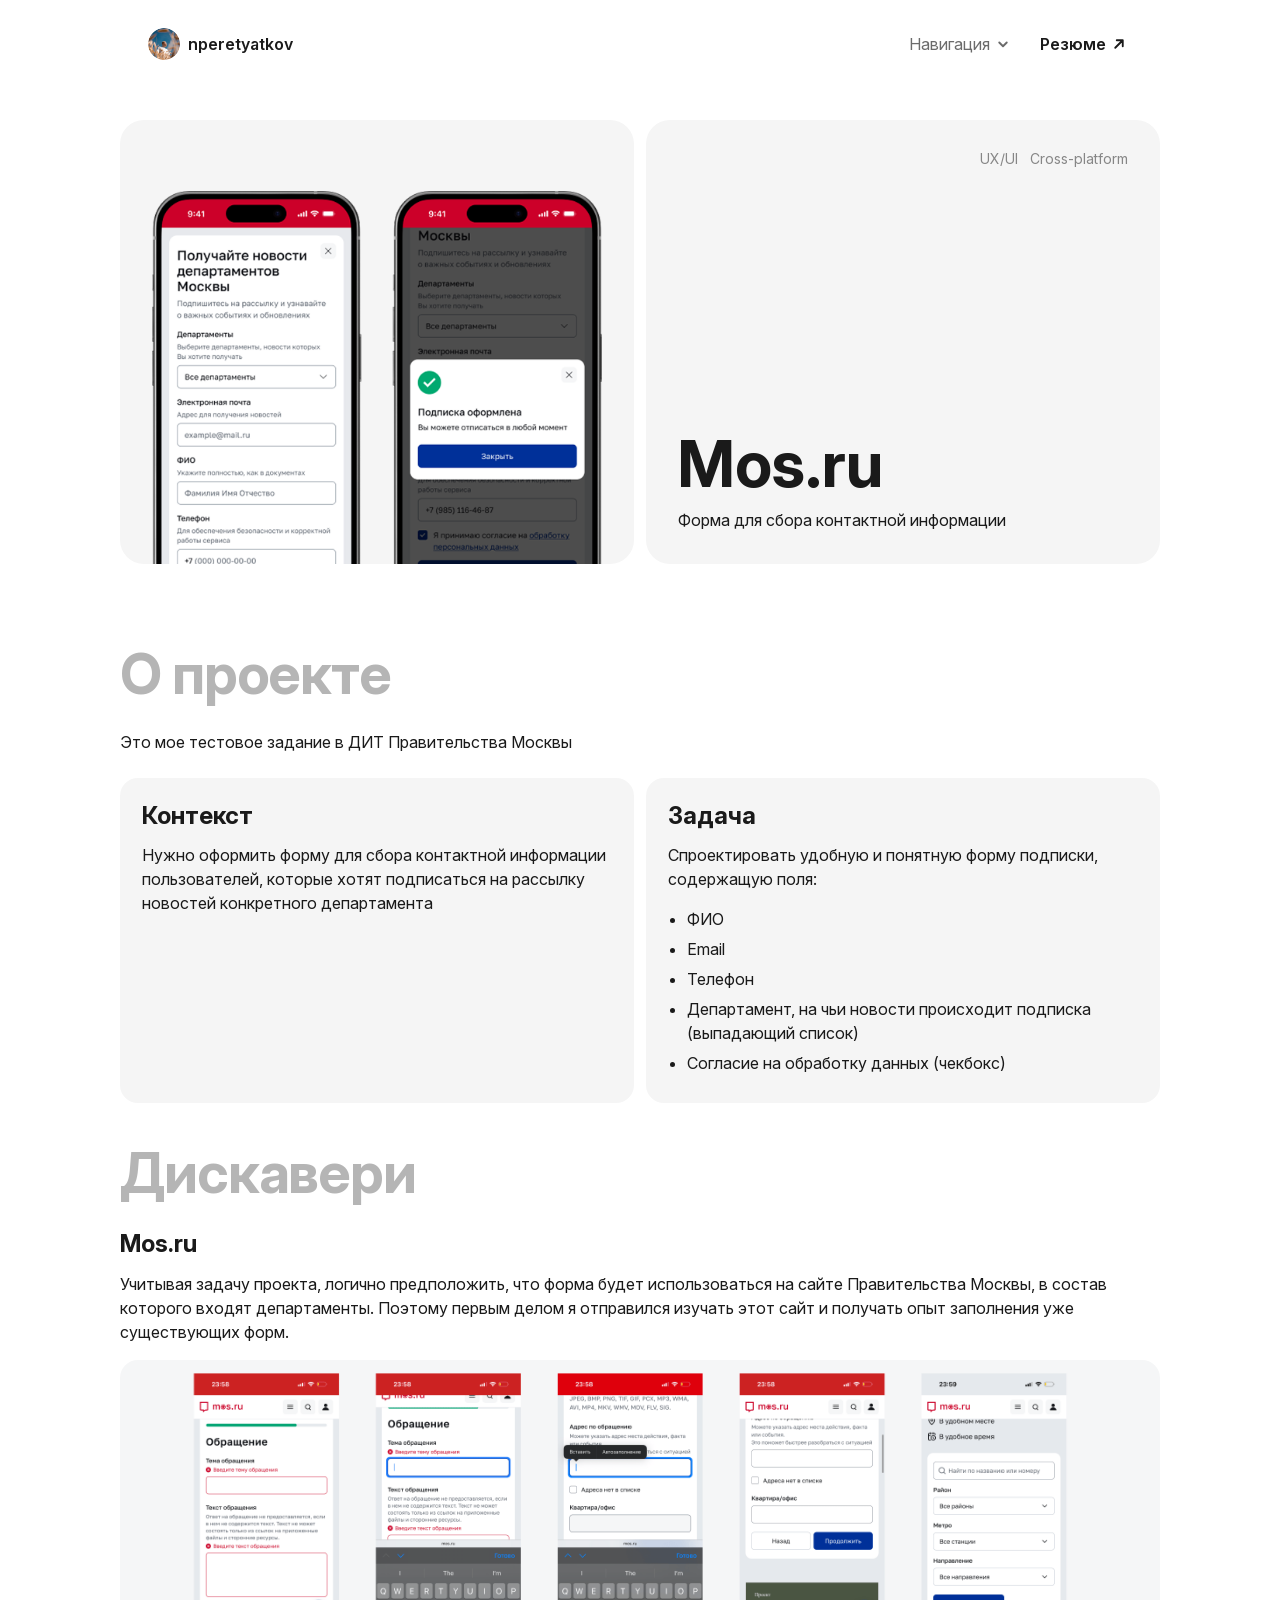
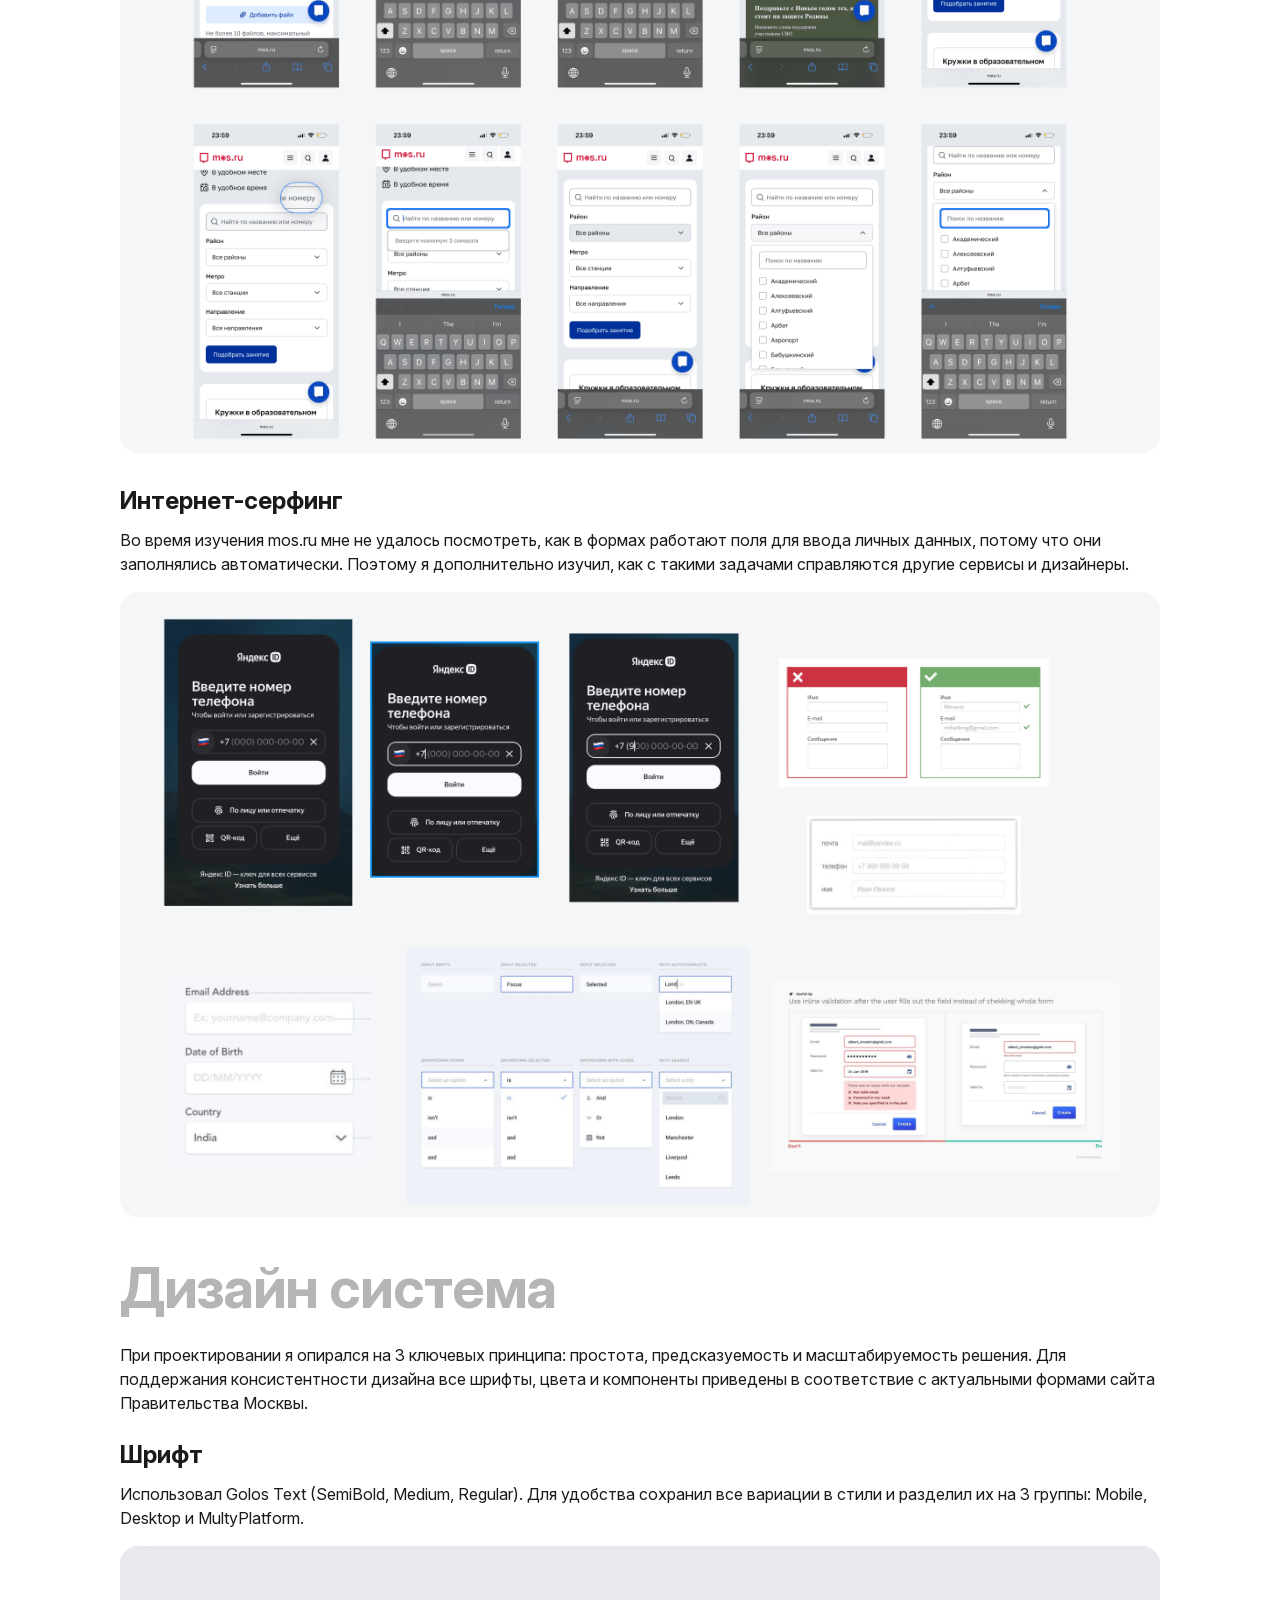
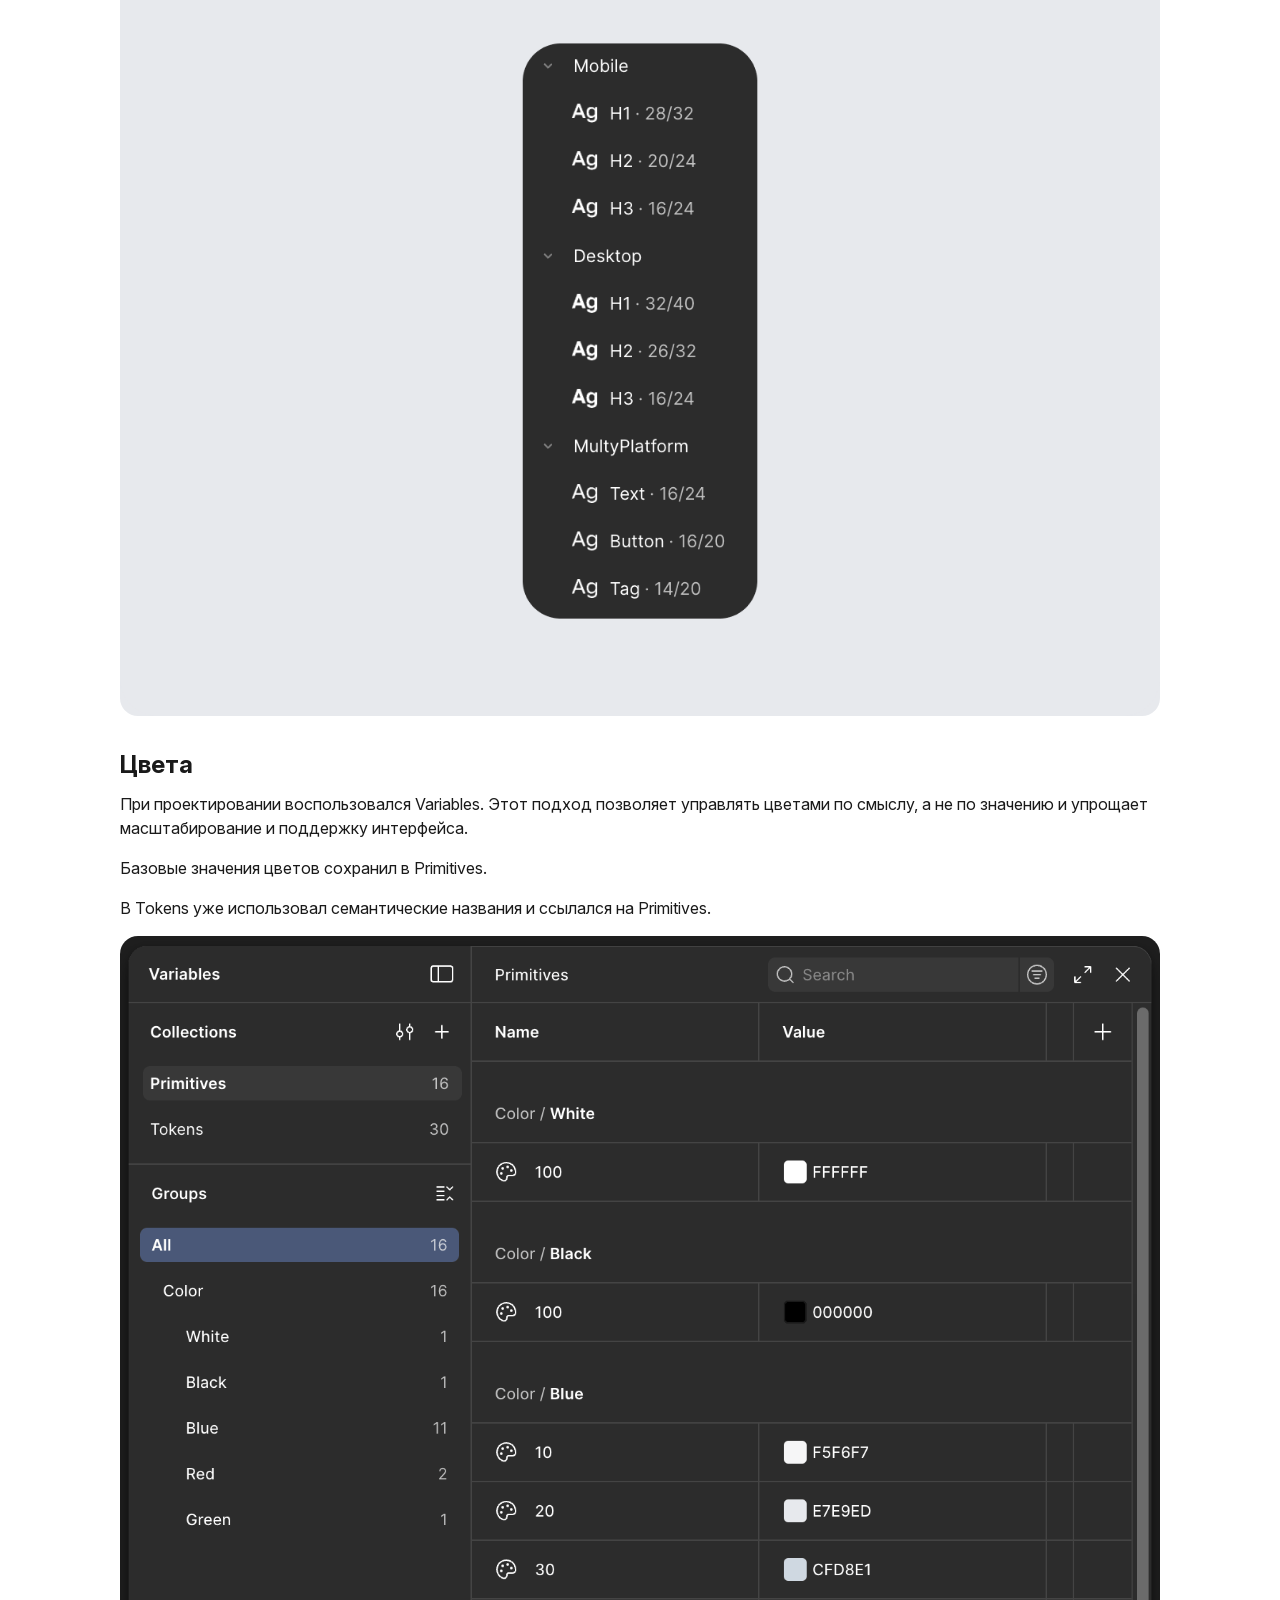
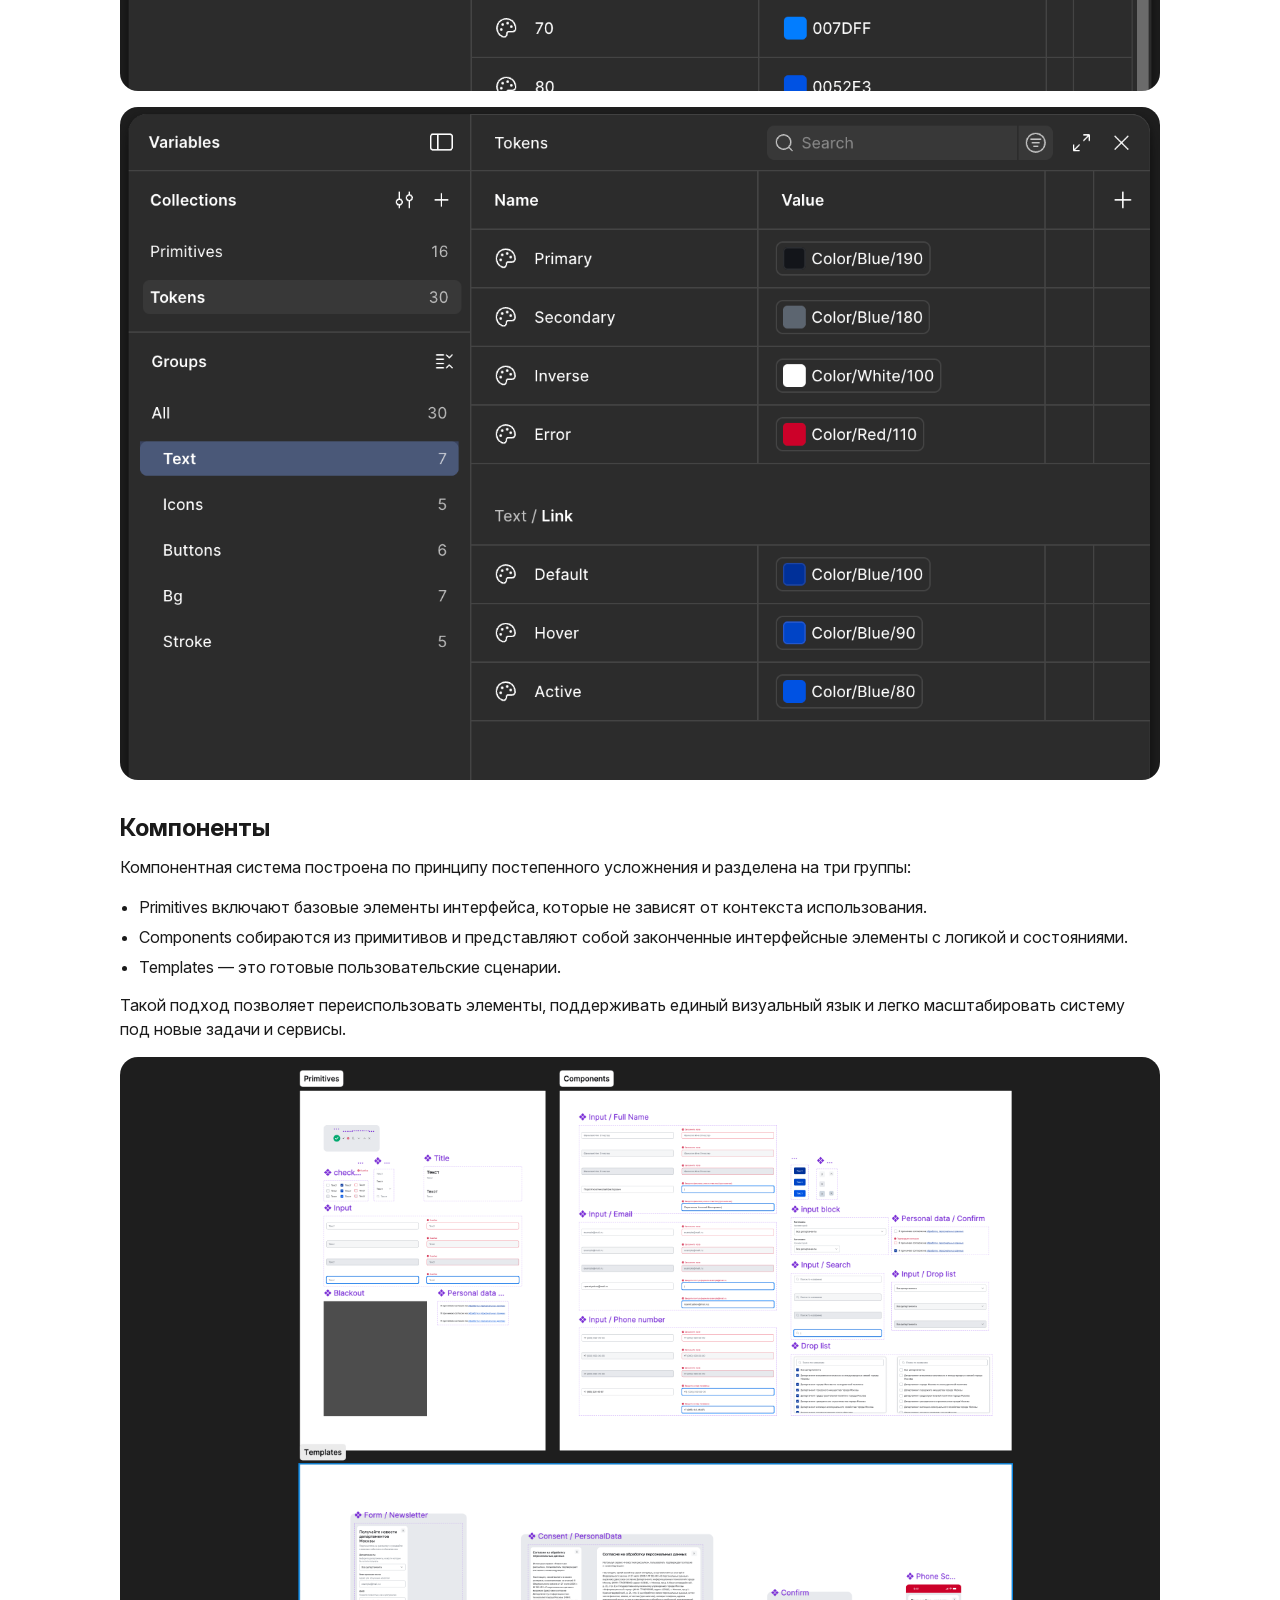
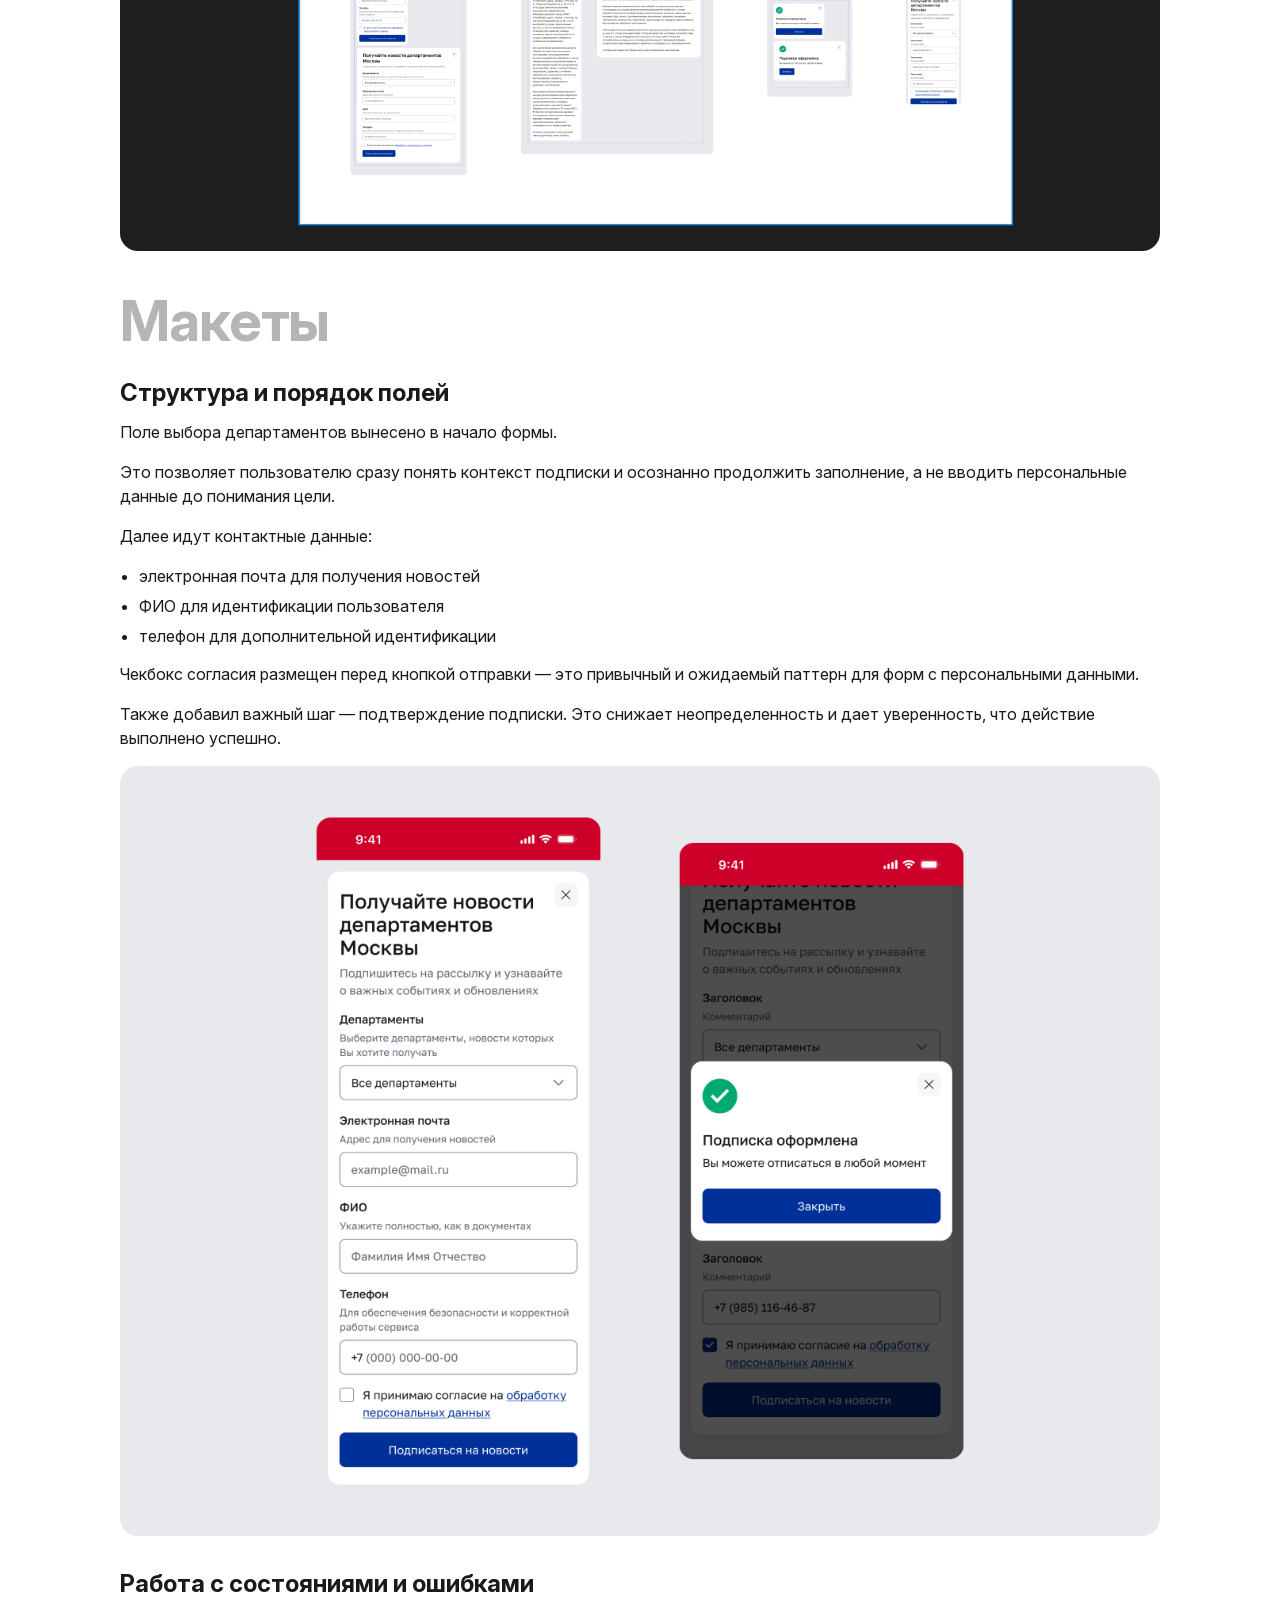
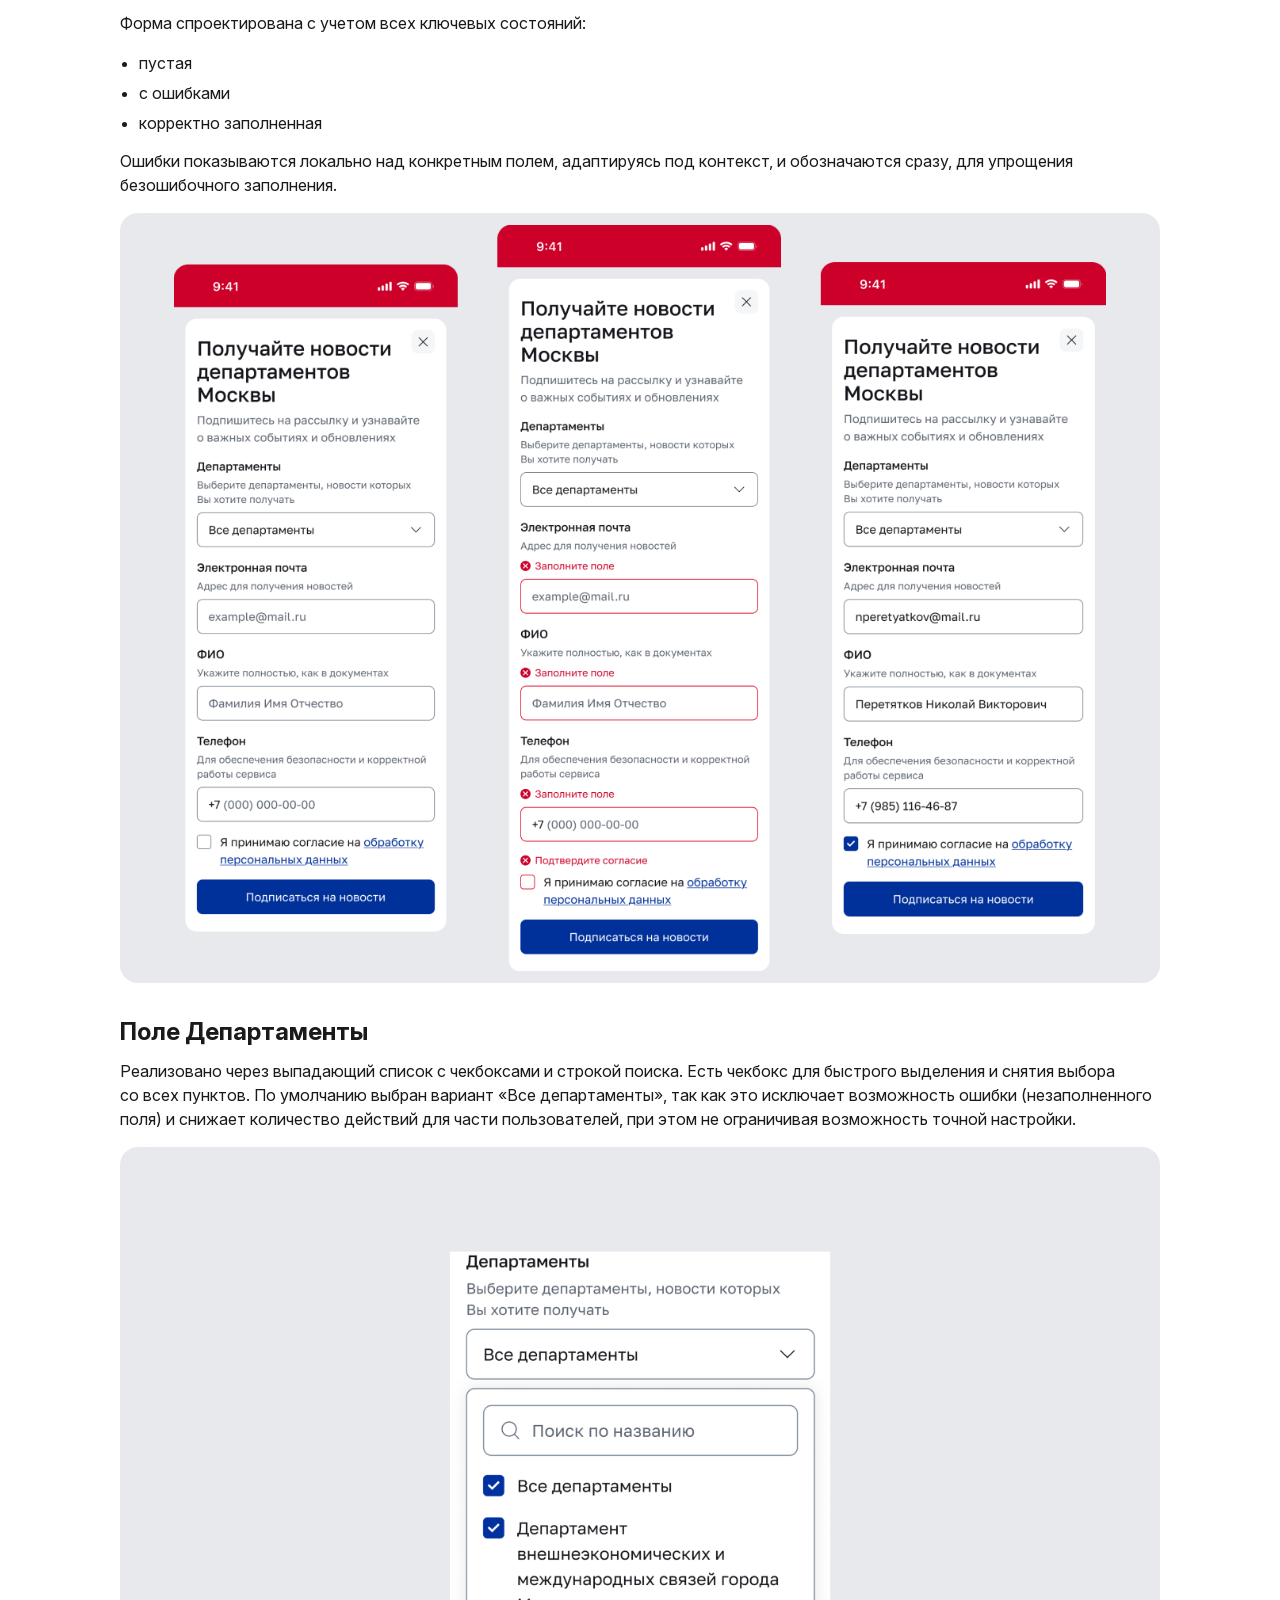
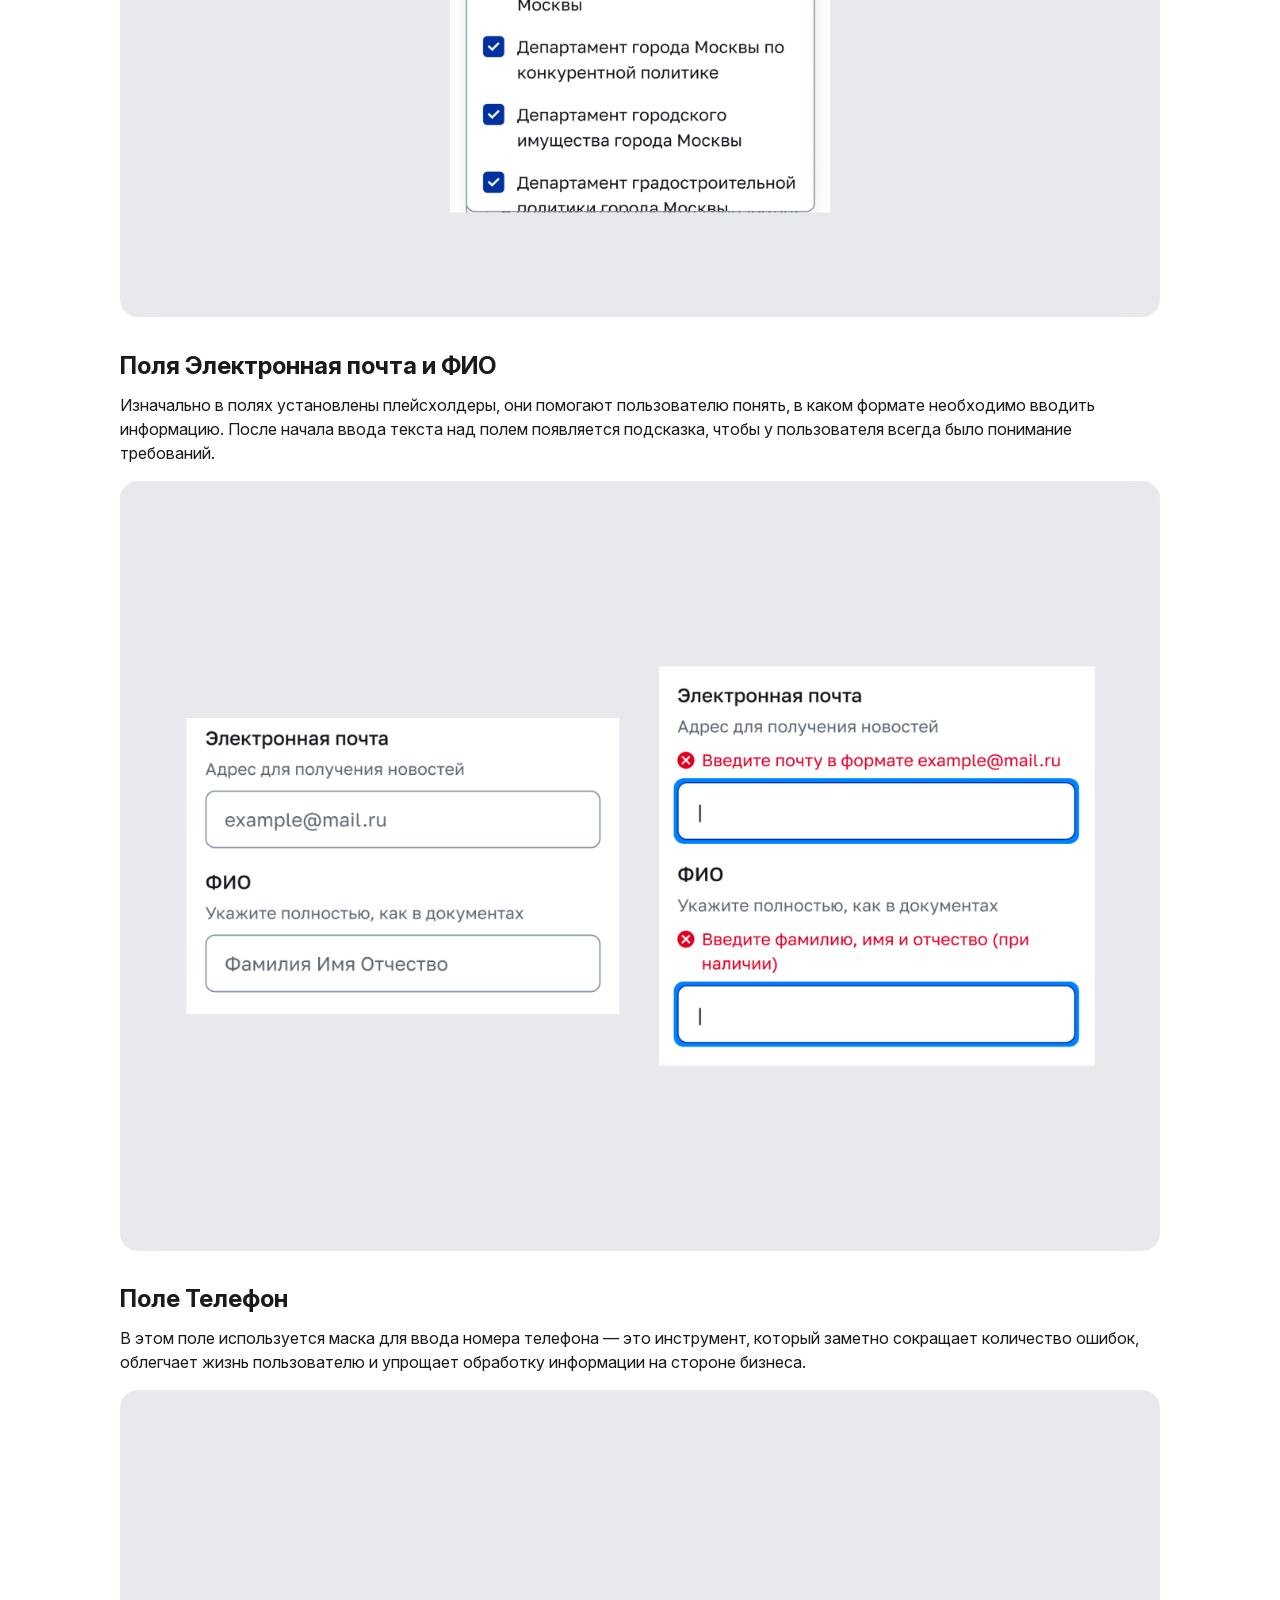
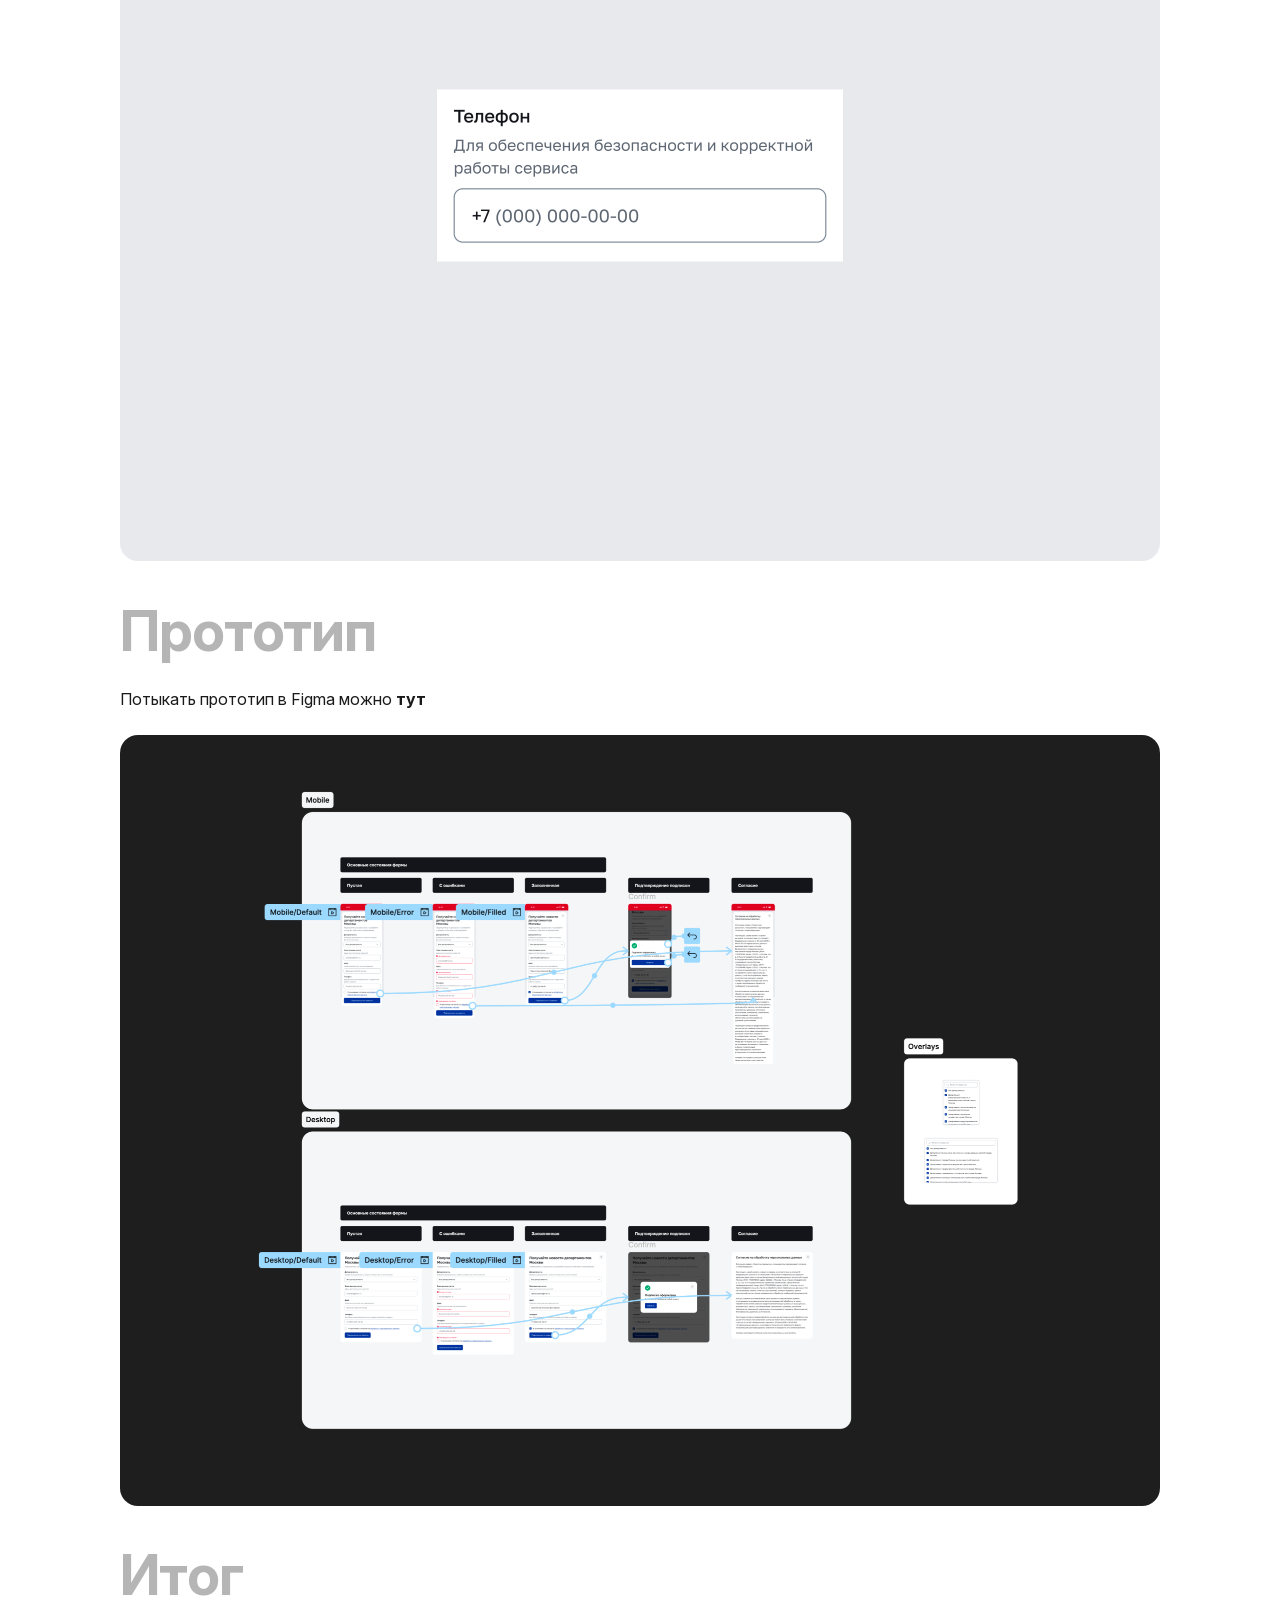
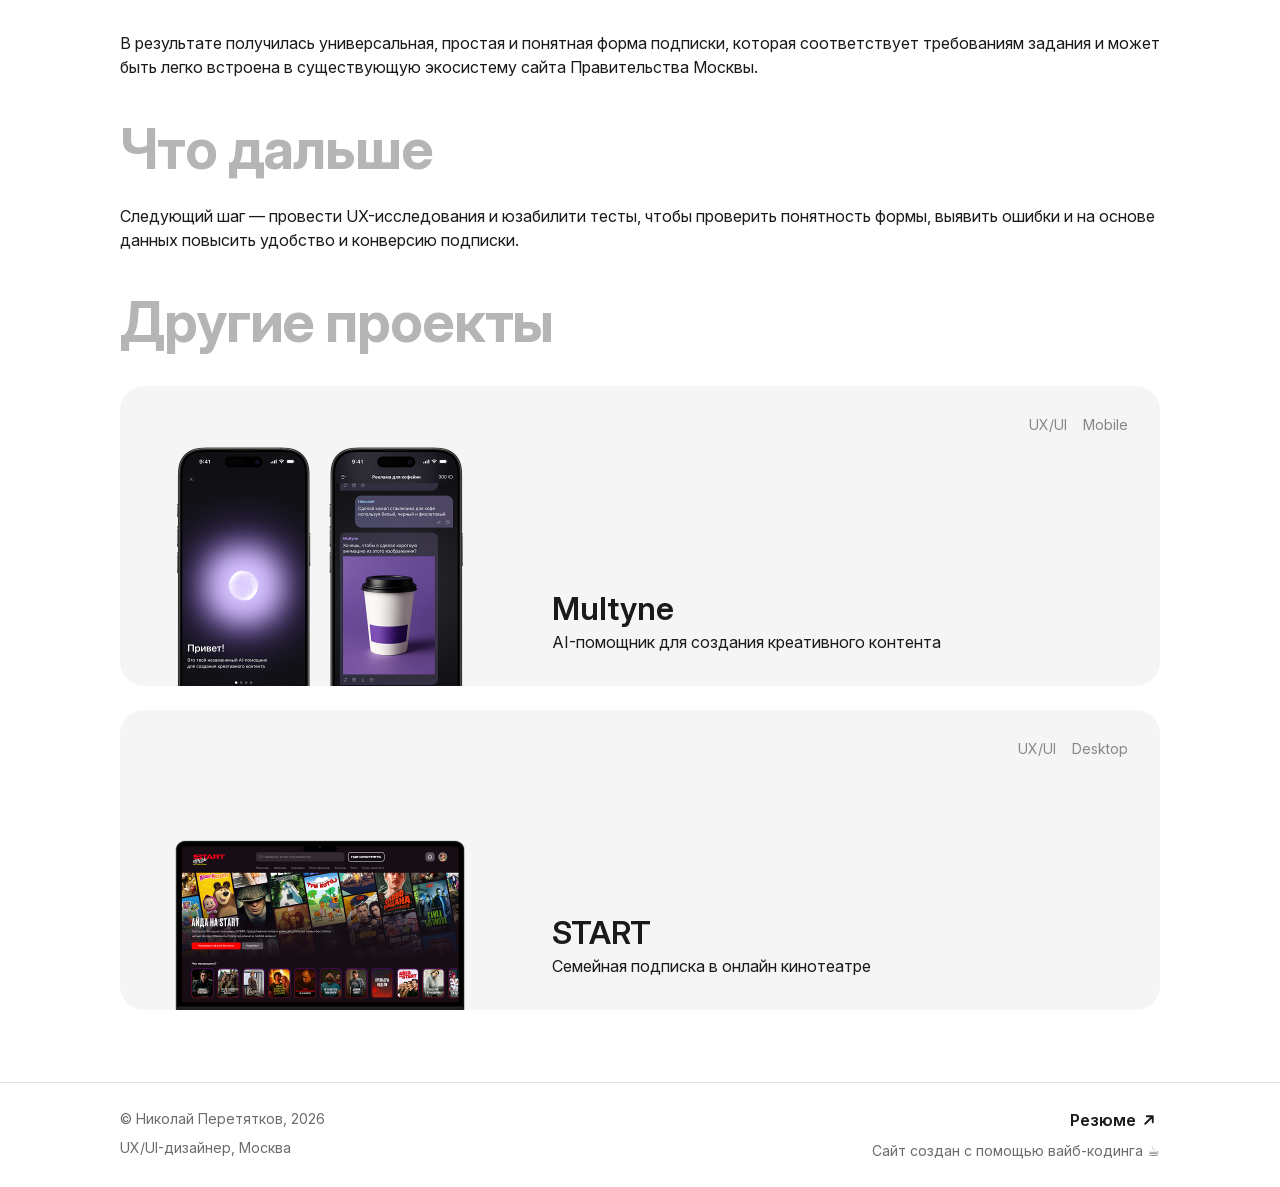
==== project-mosru/index.html @ dcdc635a "небольшие текстовые доработки, обвновил ссылку в robots.txt" ====
<!DOCTYPE html>
<html lang="ru" class="is-loading">

<head>
  <meta charset="UTF-8" />
  <meta name="viewport" content="width=device-width, initial-scale=1.0" />
  <link rel="icon" type="image/png" href="../assets/images/layout/header/brand-avatar.png" />
  <link
    rel="preload"
    href="../assets/fonts/InterVariable.woff2"
    as="font"
    type="font/woff2"
    crossorigin
  >
  <title>Mos.ru</title>
  <meta
    name="description"
    content="Кейс Mos.ru: форма подписки на новости департаментов Правительства Москвы."
  >
  <meta property="og:type" content="article">
  <meta property="og:locale" content="ru_RU">
  <meta property="og:site_name" content="nperetyatkov">
  <meta property="og:title" content="Кейс Mos.ru — nperetyatkov">
  <meta property="og:description" content="Форма подписки на новости департаментов: исследование, дизайн-система, макеты и прототип.">
  <meta property="og:image" content="../assets/images/pages/home/project-mosru.png">
  <meta name="twitter:card" content="summary_large_image">
  <meta name="twitter:title" content="Кейс Mos.ru — nperetyatkov">
  <meta name="twitter:description" content="Форма подписки на новости департаментов: исследование, дизайн-система, макеты и прототип.">
  <meta name="twitter:image" content="../assets/images/pages/home/project-mosru.png">
  <style>
    @media (min-width: 800px) and (any-hover: hover) and (any-pointer: fine) {
      html.has-custom-cursor,
      html.has-custom-cursor body,
      html.has-custom-cursor * {
        cursor: none !important;
      }
    }
  </style>
  <link rel="stylesheet" href="../styles/main.css" />
</head>

<body class="project-page" id="top">
  <header class="header">
    <div class="header-inner">
      <div class="header-top">
        <a href="/" class="brand brand-link">
          <img
            src="../assets/images/layout/header/brand-avatar.png"
            alt="Avatar"
            class="avatar"
            width="32"
            height="32"
          />
          <span class="logo">nperetyatkov</span>
        </a>

        <nav class="nav">
          <details class="nav-dropdown">
            <summary class="nav-dropdown-trigger">
              Навигация
              <svg
                class="nav-dropdown-icon"
                viewBox="0 0 24 24"
                fill="none"
                width="18"
                height="18"
                aria-hidden="true"
              >
                <path
                  d="M7 10L12 15L17 10"
                  stroke="currentColor"
                  stroke-width="2.5"
                  stroke-linecap="round"
                  stroke-linejoin="round"
                />
              </svg>
            </summary>
            <div class="nav-dropdown-menu" role="menu" aria-label="Навигация по кейсу">
              <span class="nav-dropdown-pointer" aria-hidden="true">👈</span>
            </div>
          </details>

          <a href="https://drive.google.com/file/d/1b1cU3eUuWij1T8GxHsS6-HTpoBDSPTKB/view?usp=sharing" target="_blank" rel="noopener noreferrer" class="nav-resume">
            Резюме
            <svg
              class="resume-icon"
              viewBox="0 0 24 24"
              fill="none"
              width="18"
              height="18"
              aria-hidden="true"
            >
              <path
                d="M7 17L17 7M17 7H9M17 7V15"
                stroke="currentColor"
                stroke-width="2.5"
                stroke-linecap="round"
                stroke-linejoin="round"
              />
            </svg>
          </a>
        </nav>

        <button class="burger" aria-label="Открыть меню" aria-expanded="false">
          <span></span>
          <span></span>
          <span></span>
        </button>
      </div>
      <div class="mobile-menu" aria-hidden="true">
        <nav class="mobile-nav">
          <a href="https://drive.google.com/file/d/1b1cU3eUuWij1T8GxHsS6-HTpoBDSPTKB/view?usp=sharing" target="_blank" rel="noopener noreferrer" class="mobile-resume">
            Резюме
            <svg
              class="resume-icon"
              viewBox="0 0 24 24"
              fill="none"
              width="18"
              height="18"
              aria-hidden="true"
            >
              <path
                d="M7 17L17 7M17 7H9M17 7V15"
                stroke="currentColor"
                stroke-width="2.5"
                stroke-linecap="round"
                stroke-linejoin="round"
              />
            </svg>
          </a>
        </nav>
      </div>
    </div>
  </header>

  <main>
    <section class="project-hero">
      <div class="container">
        <div class="project-hero-layout">
          <div class="project-hero-media">
            <img
              src="../assets/images/pages/home/project-mosru.png"
              alt="Кейс mos.ru"
              width="800"
              height="600"
            />
          </div>
          <div class="project-hero-content">
            <div class="project-hero-tags">
              <span class="project-tag">UX/UI</span>
              <span class="project-tag">Cross-platform</span>
            </div>
            <h1 class="project-hero-title">Mos.ru</h1>
            <p class="project-hero-description">
              Форма для сбора контактной информации
            </p>
          </div>
        </div>
      </div>
    </section>

    <section id="about-project" class="section project-section project-section--about">
      <div class="container">
        <h2>О проекте</h2>
        <p class="project-lead">Это мое тестовое задание в ДИТ Правительства Москвы</p>
        <div class="project-grid">
          <article class="project-detail">
            <h3>Контекст</h3>
            <p>
              Нужно оформить форму для сбора контактной информации пользователей,
              которые хотят подписаться на рассылку новостей конкретного департамента
            </p>
          </article>
          <article class="project-detail">
            <h3>Задача</h3>
            <p>Спроектировать удобную и понятную форму подписки, содержащую поля:</p>
            <ul>
              <li>ФИО</li>
              <li>Email</li>
              <li>Телефон</li>
              <li>Департамент, на чьи новости происходит подписка (выпадающий список)</li>
              <li>Согласие на обработку данных (чекбокс)</li>
            </ul>
          </article>
        </div>
      </div>
    </section>

    <section id="discovery" class="section project-section">
      <div class="container">
        <h2>Дискавери</h2>
        <div class="project-flow">
          <article class="project-detail">
            <h3>Mos.ru</h3>
            <p>
              Учитывая задачу проекта, логично предположить, что форма будет
              использоваться на сайте Правительства Москвы, в состав которого
              входят департаменты. Поэтому первым делом я отправился изучать
              этот сайт и получать опыт заполнения уже существующих форм.
            </p>
            <figure class="project-image-block">
              <img
                src="../assets/images/pages/projects/mosru/discovery-mosru.png"
                alt="Примеры мобильных форм и сценариев на mos.ru"
                width="2376"
                height="1584"
              />
            </figure>
          </article>
          <article class="project-detail">
            <h3>Интернет-серфинг</h3>
            <p>
              Во время изучения mos.ru мне не удалось посмотреть, как в формах
              работают поля для ввода личных данных, потому что они заполнялись
              автоматически. Поэтому я дополнительно изучил, как с такими задачами
              справляются другие сервисы и дизайнеры.
            </p>
            <figure class="project-image-block">
              <img
                src="../assets/images/pages/projects/mosru/discovery-references.png"
                alt="Референсы по обработке форм и ошибок"
                width="2278"
                height="1370"
              />
            </figure>
          </article>
        </div>
      </div>
    </section>

    <section id="design-system" class="section project-section">
      <div class="container">
        <h2>Дизайн система</h2>
        <p class="project-lead">
          При проектировании я опирался на 3 ключевых принципа: простота,
          предсказуемость и масштабируемость решения. Для поддержания
          консистентности дизайна все шрифты, цвета и компоненты приведены в
          соответствие с актуальными формами сайта Правительства Москвы.
        </p>
        <div class="project-flow">
          <article class="project-detail">
            <h3>Шрифт</h3>
            <p>
              Использовал Golos Text (SemiBold, Medium, Regular). Для удобства
              сохранил все вариации в стили и разделил их на 3 группы: Mobile,
              Desktop и MultyPlatform.
            </p>
            <figure class="project-image-block">
              <img
                src="../assets/images/pages/projects/mosru/design-font.png"
                alt="Шрифтовая шкала для Mobile, Desktop и MultyPlatform"
                width="1312"
                height="972"
              />
            </figure>
          </article>
          <article class="project-detail">
            <h3>Цвета</h3>
            <p>
              При проектировании воспользовался Variables. Этот подход позволяет
              управлять цветами по смыслу, а не по значению и упрощает
              масштабирование и поддержку интерфейса.
            </p>
            <p>
              Базовые значения цветов сохранил в Primitives.
            </p>
            <p>
              В Tokens уже использовал семантические названия и ссылался на
              Primitives.
            </p>
            <figure class="project-image-block">
              <img
                src="../assets/images/pages/projects/mosru/design-colors-primitives.png"
                alt="Базовые цветовые примитивы"
                width="1454"
                height="1056"
              />
            </figure>
            <figure class="project-image-block">
              <img
                src="../assets/images/pages/projects/mosru/design-tokens.png"
                alt="Семантические цветовые токены"
                width="1456"
                height="942"
              />
            </figure>
          </article>
          <article class="project-detail">
            <h3>Компоненты</h3>
            <p>
              Компонентная система построена по принципу постепенного усложнения и
              разделена на три группы:
            </p>
            <ul>
              <li>
                Primitives включают базовые элементы интерфейса, которые не
                зависят от контекста использования.
              </li>
              <li>
                Components собираются из примитивов и представляют собой
                законченные интерфейсные элементы с логикой и состояниями.
              </li>
              <li>Templates — это готовые пользовательские сценарии.</li>
            </ul>
            <p>
              Такой подход позволяет переиспользовать элементы, поддерживать
              единый визуальный язык и легко масштабировать систему под новые
              задачи и сервисы.
            </p>
            <figure class="project-image-block">
              <img
                src="../assets/images/pages/projects/mosru/design-components.png"
                alt="Компонентная структура: primitives, components, templates"
                width="3056"
                height="2332"
              />
            </figure>
          </article>
        </div>
      </div>
    </section>

    <section id="layouts" class="section project-section">
      <div class="container">
        <h2>Макеты</h2>
        <div class="project-flow">
          <article class="project-detail">
            <h3>Структура и порядок полей</h3>
            <p>
              Поле выбора департаментов вынесено в начало формы.
            </p>
            <p>
              Это позволяет пользователю сразу понять контекст подписки и
              осознанно продолжить заполнение, а не вводить персональные данные
              до понимания цели.
            </p>
            <p>Далее идут контактные данные:</p>
            <ul>
              <li>электронная почта для получения новостей</li>
              <li>ФИО для идентификации пользователя</li>
              <li>телефон для дополнительной идентификации</li>
            </ul>
            <p>
              Чекбокс согласия размещен перед кнопкой отправки — это привычный и
              ожидаемый паттерн для форм с персональными данными.
            </p>
            <p>
              Также добавил важный шаг — подтверждение подписки. Это снижает
              неопределенность и дает уверенность, что действие выполнено
              успешно.
            </p>
            <figure class="project-image-block">
              <img
                src="../assets/images/pages/projects/mosru/layout-research-patterns.png"
                alt="Референсы по паттернам ввода и валидации"
                width="1312"
                height="972"
              />
            </figure>
          </article>
          <article class="project-detail">
            <h3>Работа с состояниями и ошибками</h3>
            <p>Форма спроектирована с учетом всех ключевых состояний:</p>
            <ul>
              <li>пустая</li>
              <li>с ошибками</li>
              <li>корректно заполненная</li>
            </ul>
            <p>
              Ошибки показываются локально над конкретным полем, адаптируясь под
              контекст, и обозначаются сразу, для упрощения безошибочного
              заполнения.
            </p>
            <figure class="project-image-block">
              <img
                src="../assets/images/pages/projects/mosru/layout-states.png"
                alt="Структура формы и ключевые состояния"
                width="1312"
                height="972"
              />
            </figure>
          </article>
          <article class="project-detail">
            <h3>Поле Департаменты</h3>
            <p>
              Реализовано через выпадающий список с чекбоксами и строкой поиска.
              Есть чекбокс для быстрого выделения и снятия выбора со всех пунктов.
              По умолчанию выбран вариант «Все департаменты», так как это
              исключает возможность ошибки (незаполненного поля) и снижает
              количество действий для части пользователей, при этом не
              ограничивая возможность точной настройки.
            </p>
            <figure class="project-image-block">
              <img
                src="../assets/images/pages/projects/mosru/layout-departments.png"
                alt="Вариант поля выбора департаментов"
                width="1312"
                height="972"
              />
            </figure>
          </article>
          <article class="project-detail">
            <h3>Поля Электронная почта и ФИО</h3>
            <p>
              Изначально в полях установлены плейсхолдеры, они помогают
              пользователю понять, в каком формате необходимо вводить
              информацию. После начала ввода текста над полем появляется
              подсказка, чтобы у пользователя всегда было понимание требований.
            </p>
            <figure class="project-image-block">
              <img
                src="../assets/images/pages/projects/mosru/layout-email-fio.png"
                alt="Состояния полей электронной почты и ФИО"
                width="1312"
                height="972"
              />
            </figure>
          </article>
          <article class="project-detail">
            <h3>Поле Телефон</h3>
            <p>
              В этом поле используется маска для ввода номера телефона — это
              инструмент, который заметно сокращает количество ошибок,
              облегчает жизнь пользователю и упрощает обработку информации на
              стороне бизнеса.
            </p>
            <figure class="project-image-block">
              <img
                src="../assets/images/pages/projects/mosru/layout-flow-states.png"
                alt="Сценарий переходов между состояниями формы"
                width="2080"
                height="1541"
              />
            </figure>
          </article>
        </div>
      </div>
    </section>

    <section id="prototype" class="section project-section">
      <div class="container">
        <h2>Прототип</h2>
        <p class="project-lead">
          Потыкать прототип в Figma можно
          <a
            class="project-inline-link"
            href="https://www.figma.com/proto/bb7DBroY4zqTUD5rWjmeBI/%D0%9D%D0%B8%D0%BA%D0%BE%D0%BB%D0%B0%D0%B9-%D0%9F%D0%B5%D1%80%D0%B5%D1%82%D1%8F%D1%82%D0%BA%D0%BE%D0%B2.-%D0%9A%D0%B5%D0%B9%D1%81-UX-UI-%D0%B4%D0%B8%D0%B7%D0%B0%D0%B9%D0%BD?page-id=1%3A3&amp;node-id=537-3187&amp;p=f&amp;viewport=787%2C793%2C0.28&amp;t=QgOrLI77r5p5Zu1c-1&amp;scaling=min-zoom&amp;content-scaling=fixed&amp;starting-point-node-id=537%3A3187&amp;show-proto-sidebar=1"
            target="_blank"
            rel="noopener noreferrer"
          >тут</a>
        </p>
        <figure class="project-image-block">
          <img
            src="../assets/images/pages/projects/mosru/prototype-flow.png"
            alt="Карта прототипа и сценариев формы"
            width="2080"
            height="1541"
          />
        </figure>
      </div>
    </section>

    <section id="result" class="section project-section">
      <div class="container">
        <h2>Итог</h2>
        <p class="project-lead">
          В результате получилась универсальная, простая и понятная форма
          подписки, которая соответствует требованиям задания и может быть
          легко встроена в существующую экосистему сайта Правительства Москвы.
        </p>
      </div>
    </section>

    <section id="next-steps" class="section project-section">
      <div class="container">
        <h2>Что дальше</h2>
        <p class="project-lead">
          Следующий шаг — провести UX-исследования и юзабилити тесты, чтобы
          проверить понятность формы, выявить ошибки и на основе данных повысить
          удобство и конверсию подписки.
        </p>
      </div>
    </section>

    <section id="other-projects" class="section project-section project-section-last">
      <div class="container">
        <h2>Другие проекты</h2>
        <div class="portfolio">
          <article class="project-card">
            <a href="../project-multyne/" class="project-card-link">
              <div class="project-card-media">
                <img
                  src="../assets/images/pages/home/project-multyne.png"
                  alt="Проект Multyne"
                  width="800"
                  height="600"
                />
              </div>

              <div class="project-card-content">
                <div class="project-card-tags">
                  <span class="project-tag">UX/UI</span>
                  <span class="project-tag">Mobile</span>
                </div>

                <h3 class="project-card-title">Multyne</h3>
                <p class="project-card-description">
                  AI-помощник для создания креативного контента
                </p>
              </div>
            </a>
          </article>

          <article class="project-card">
            <a href="../project-start/" class="project-card-link">
              <div class="project-card-media">
                <img
                  src="../assets/images/pages/home/project-start.png"
                  alt="Проект START"
                  width="800"
                  height="600"
                />
              </div>

              <div class="project-card-content">
                <div class="project-card-tags">
                  <span class="project-tag">UX/UI</span>
                  <span class="project-tag">Desktop</span>
                </div>

                <h3 class="project-card-title">START</h3>
                <p class="project-card-description">
                  Семейная подписка в онлайн кинотеатре
                </p>
              </div>
            </a>
          </article>
        </div>
      </div>
    </section>
  </main>

  <footer class="footer">
    <div class="container">
      <div class="footer-shell">
        <div class="footer-grid">
          <div class="footer-left">
            <p class="footer-copy">© Николай Перетятков, 2026</p>
            <p class="footer-role">UX/UI-дизайнер, Москва</p>
          </div>

          <div class="footer-right">
            <a href="https://drive.google.com/file/d/1b1cU3eUuWij1T8GxHsS6-HTpoBDSPTKB/view?usp=sharing" target="_blank" rel="noopener noreferrer" class="nav-resume footer-resume">
              Резюме
              <svg
                class="resume-icon"
                viewBox="0 0 24 24"
                fill="none"
                width="18"
                height="18"
                aria-hidden="true"
              >
                <path
                  d="M7 17L17 7M17 7H9M17 7V15"
                  stroke="currentColor"
                  stroke-width="2.5"
                  stroke-linecap="round"
                  stroke-linejoin="round"
                />
              </svg>
            </a>

            <p class="footer-note">Сайт создан с помощью вайб-кодинга ☕️</p>
          </div>
        </div>
      </div>
    </div>
  </footer>

  <div class="cursor" aria-hidden="true"></div>
  <script id="case-nav-data" type="application/json">
    [
      { "id": "about-project", "label": "О проекте" },
      { "id": "discovery", "label": "Дискавери" },
      { "id": "design-system", "label": "Дизайн система" },
      { "id": "layouts", "label": "Макеты" },
      { "id": "prototype", "label": "Прототип" },
      { "id": "result", "label": "Итог" },
      { "id": "next-steps", "label": "Что дальше" },
      { "id": "other-projects", "label": "Другие проекты" }
    ]
  </script>
  <script type="module" src="../scripts/main.js"></script>
  <noscript>
    <p style="padding:16px;text-align:center">
      Для корректной работы сайта требуется включённый JavaScript.
    </p>
  </noscript>
</body>

</html>
---- styles/main.css ----
@import "./base/tokens.css";
@import "./base/base.css";
@import "./base/typography.css";

@import "./layout/layout.css";
@import "./layout/header.css";
@import "./layout/footer.css";

@import "./components/brand.css";
@import "./components/menu.css";
@import "./components/project-card.css";
@import "./components/cursor.css";

@import "./pages/home.css";
@import "./pages/project.css";
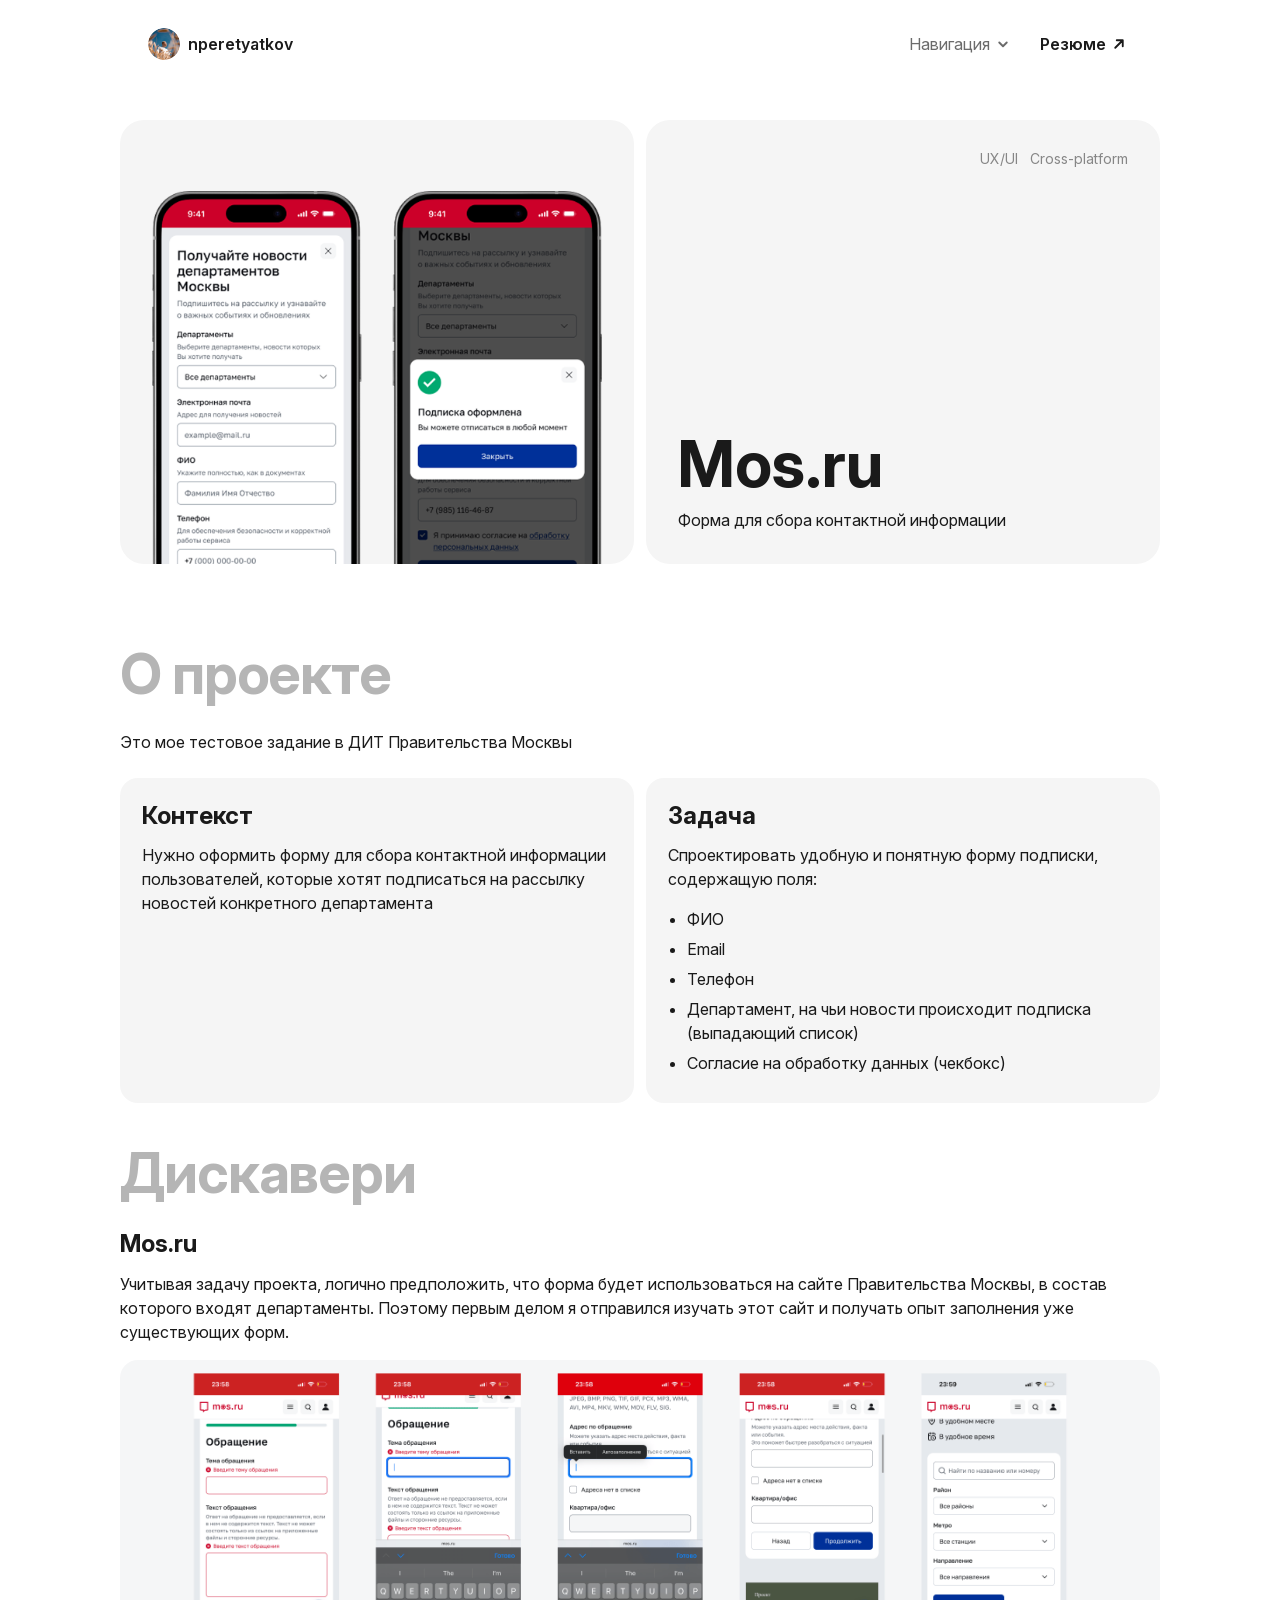
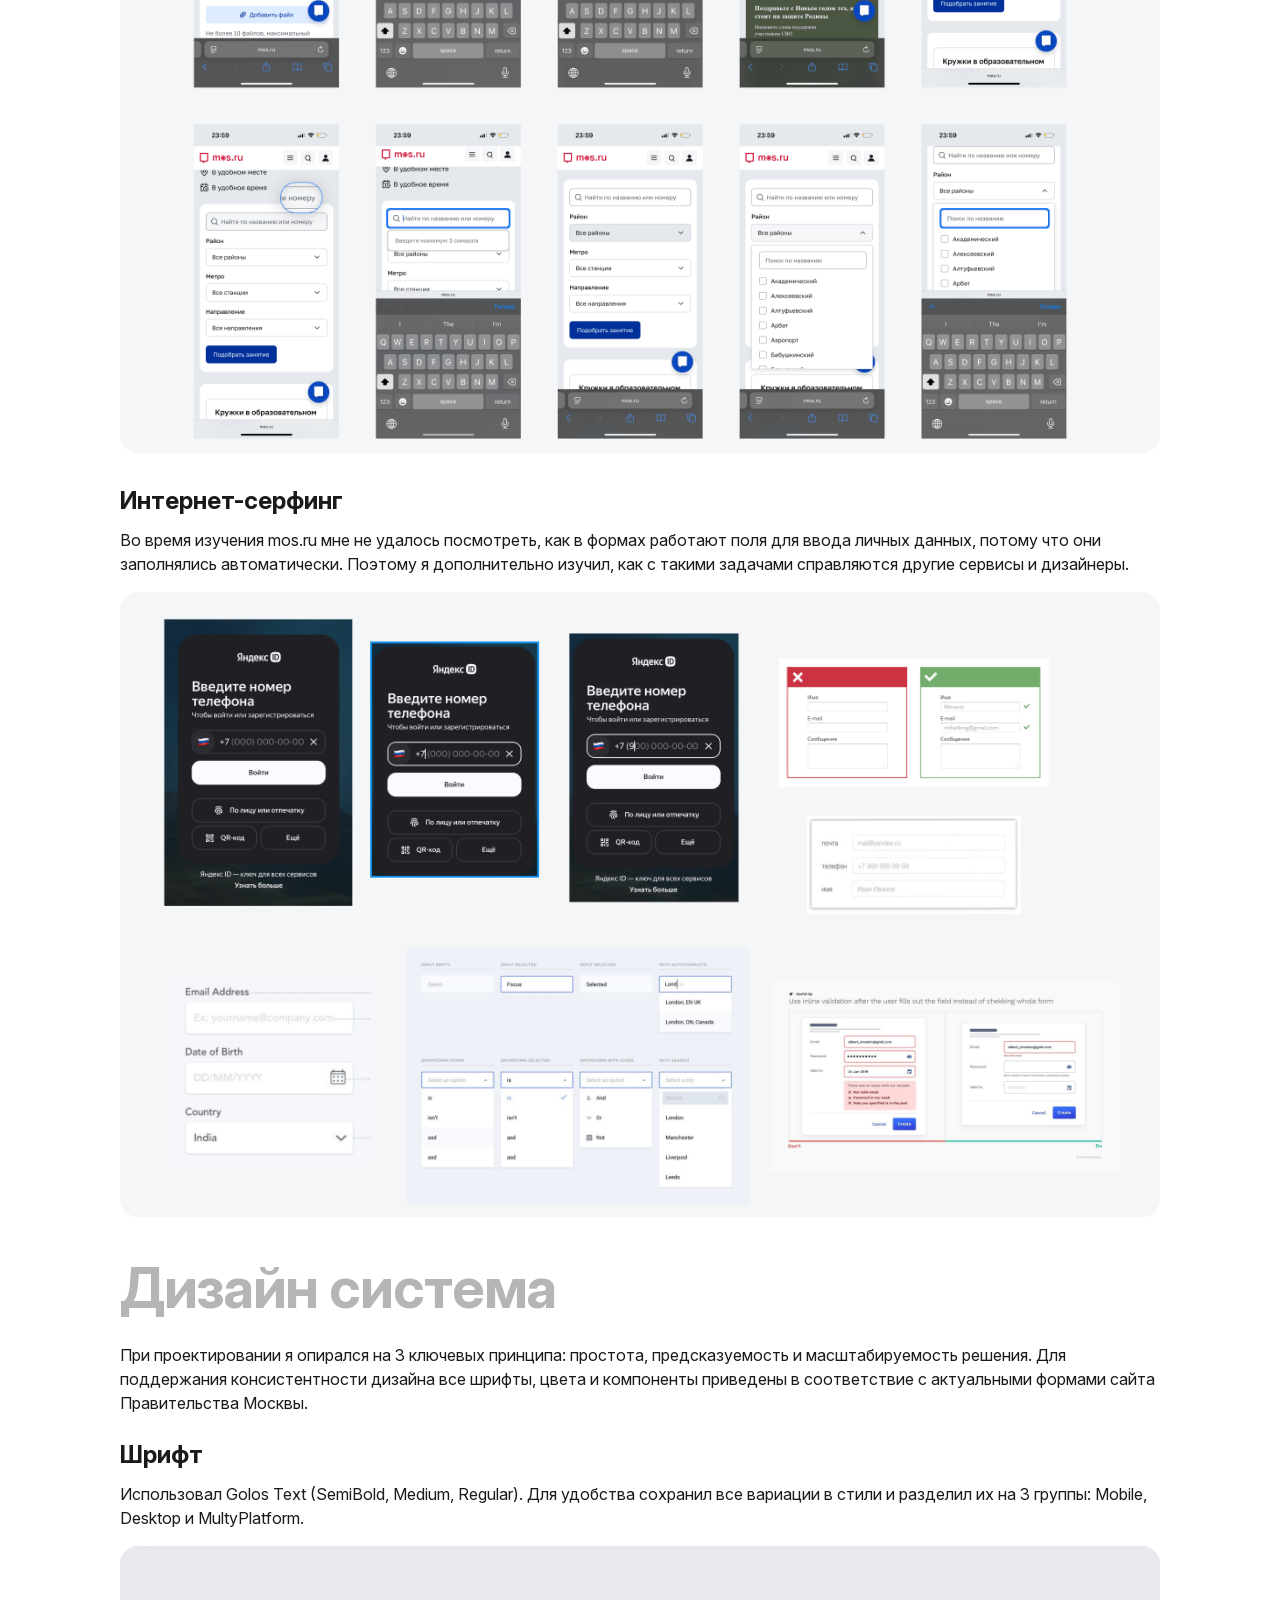
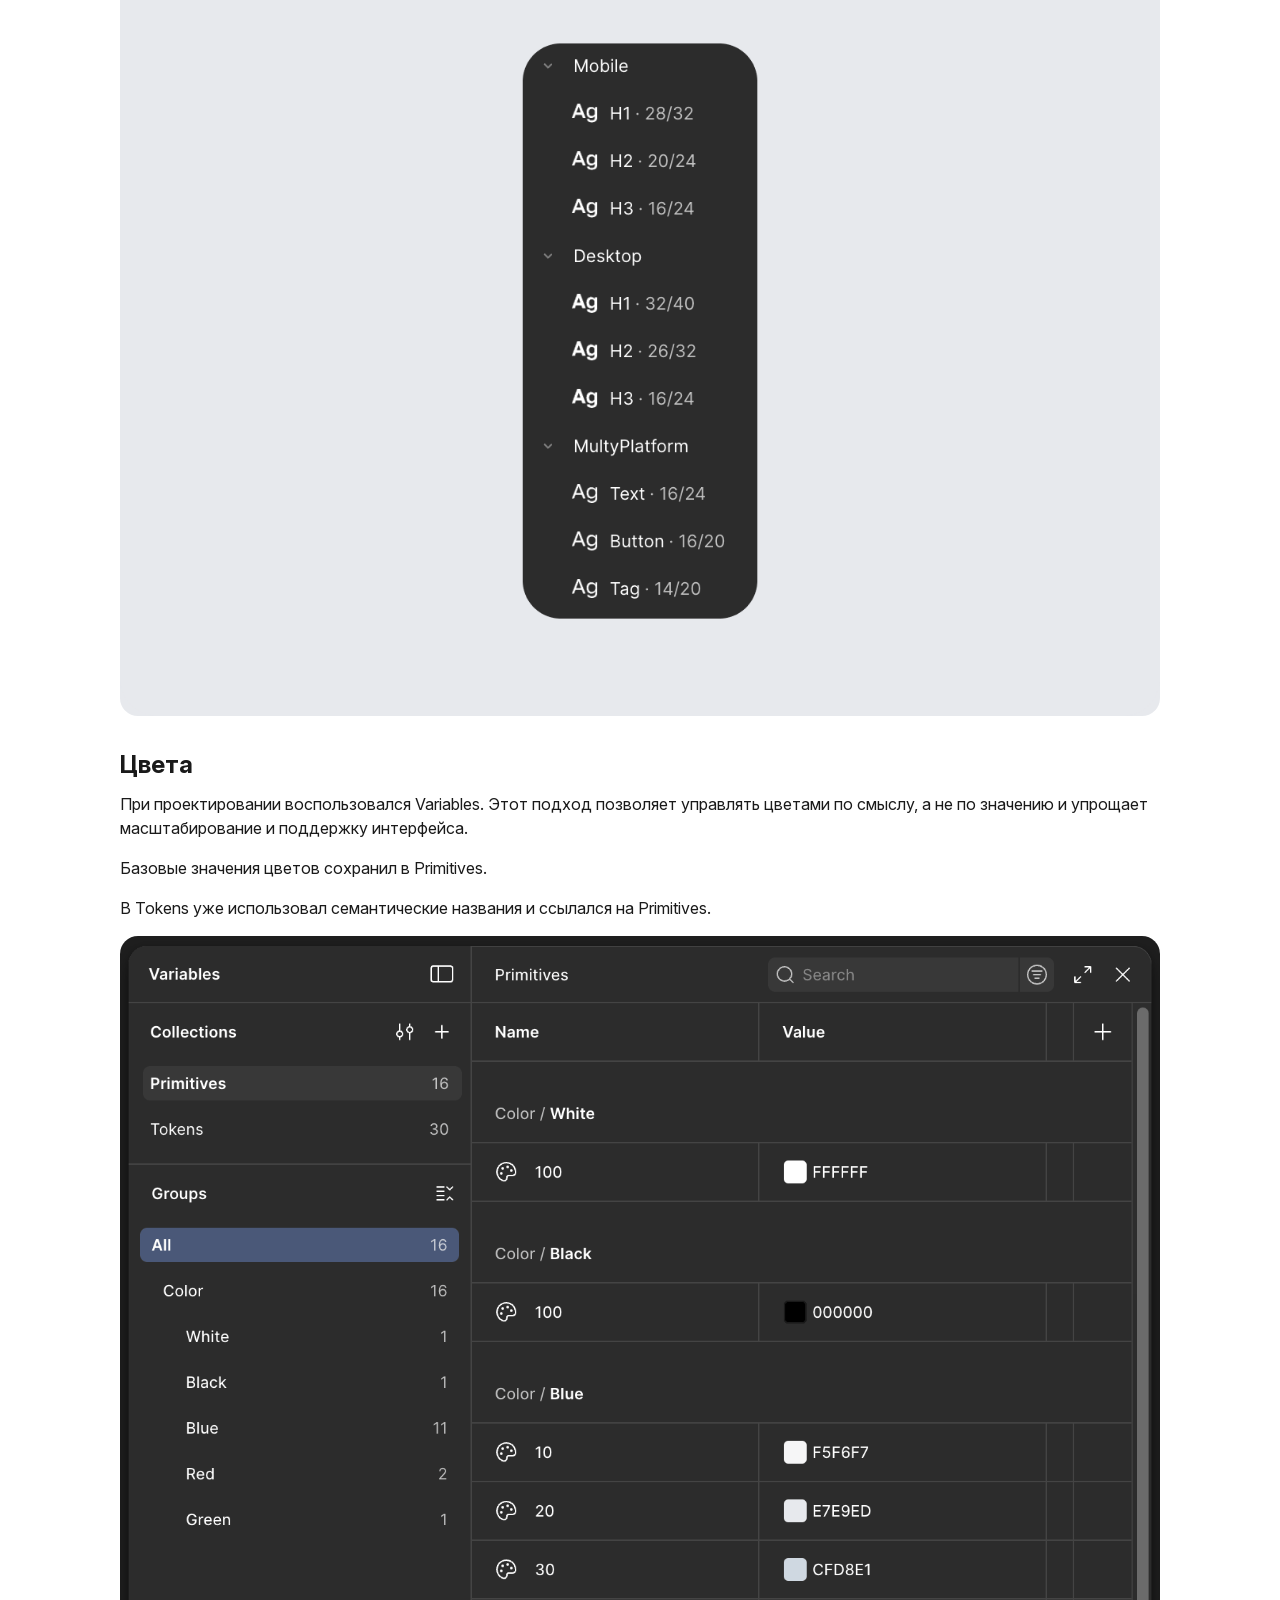
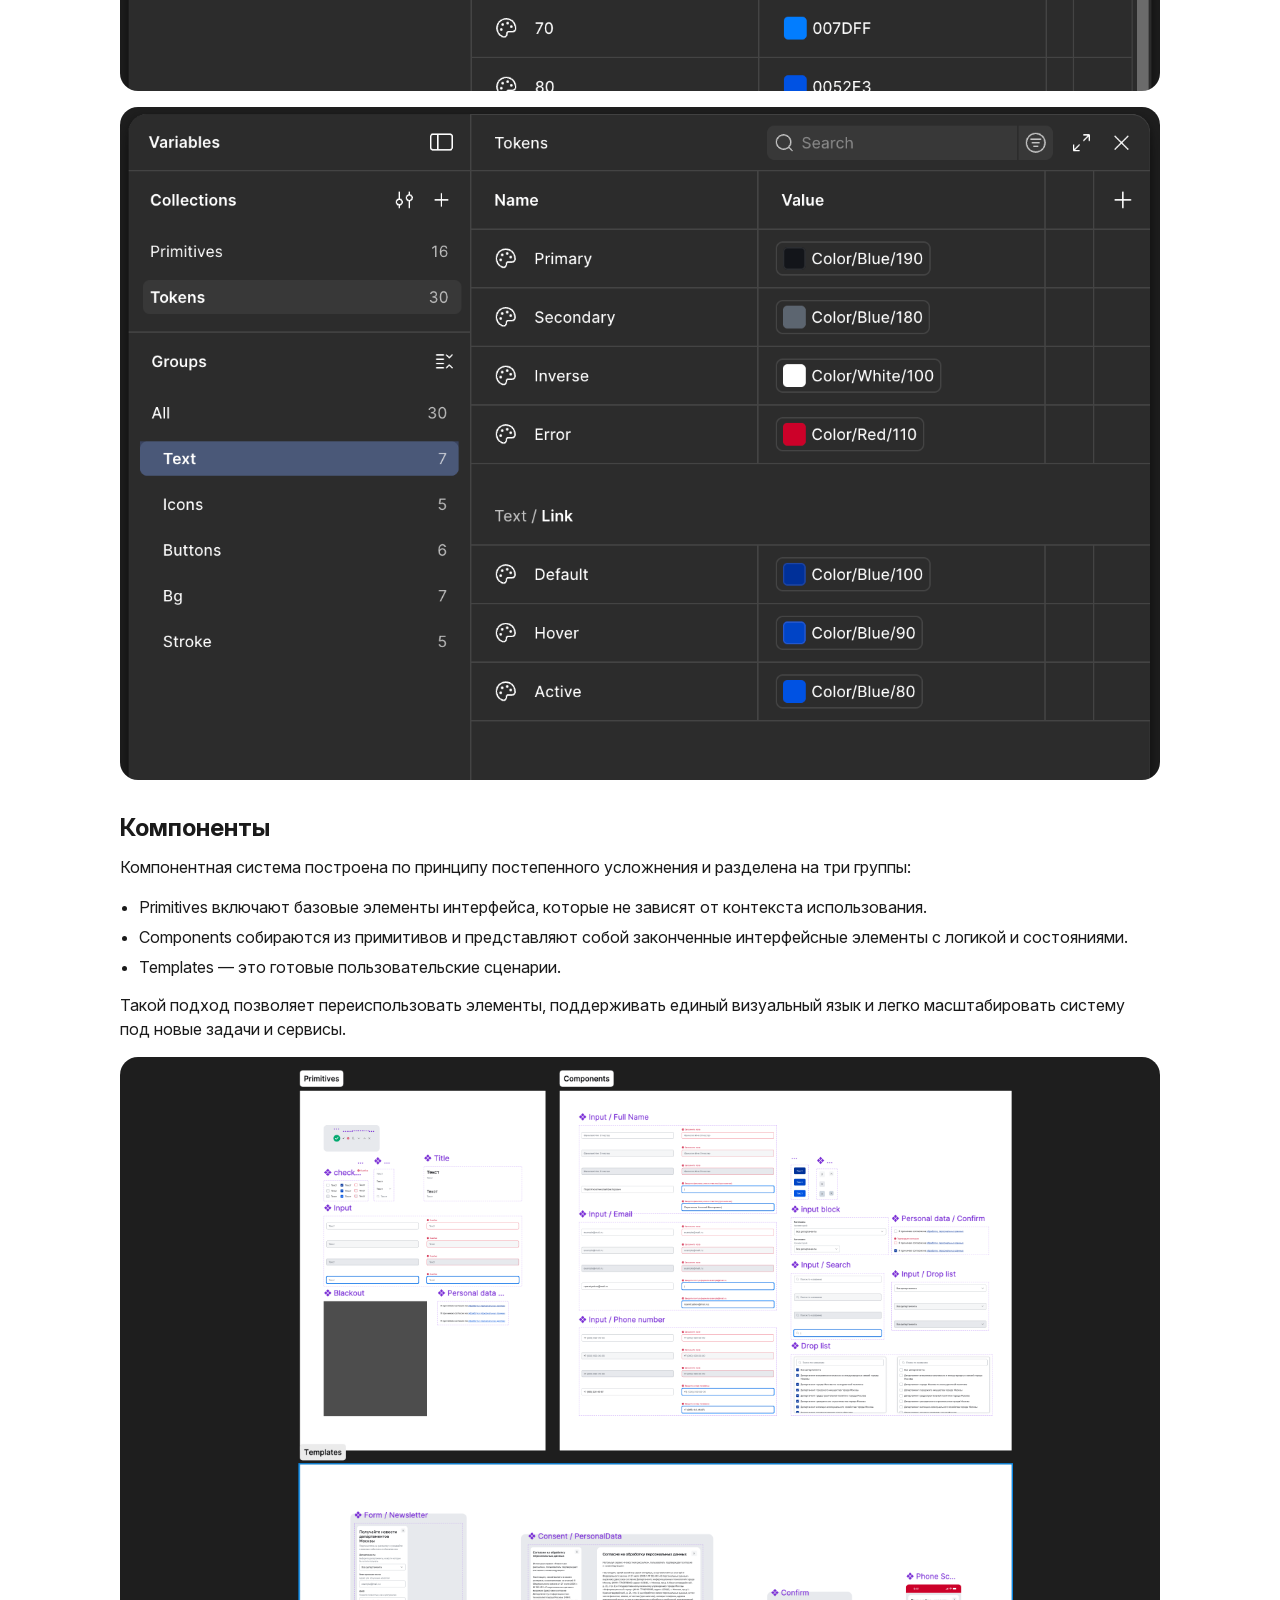
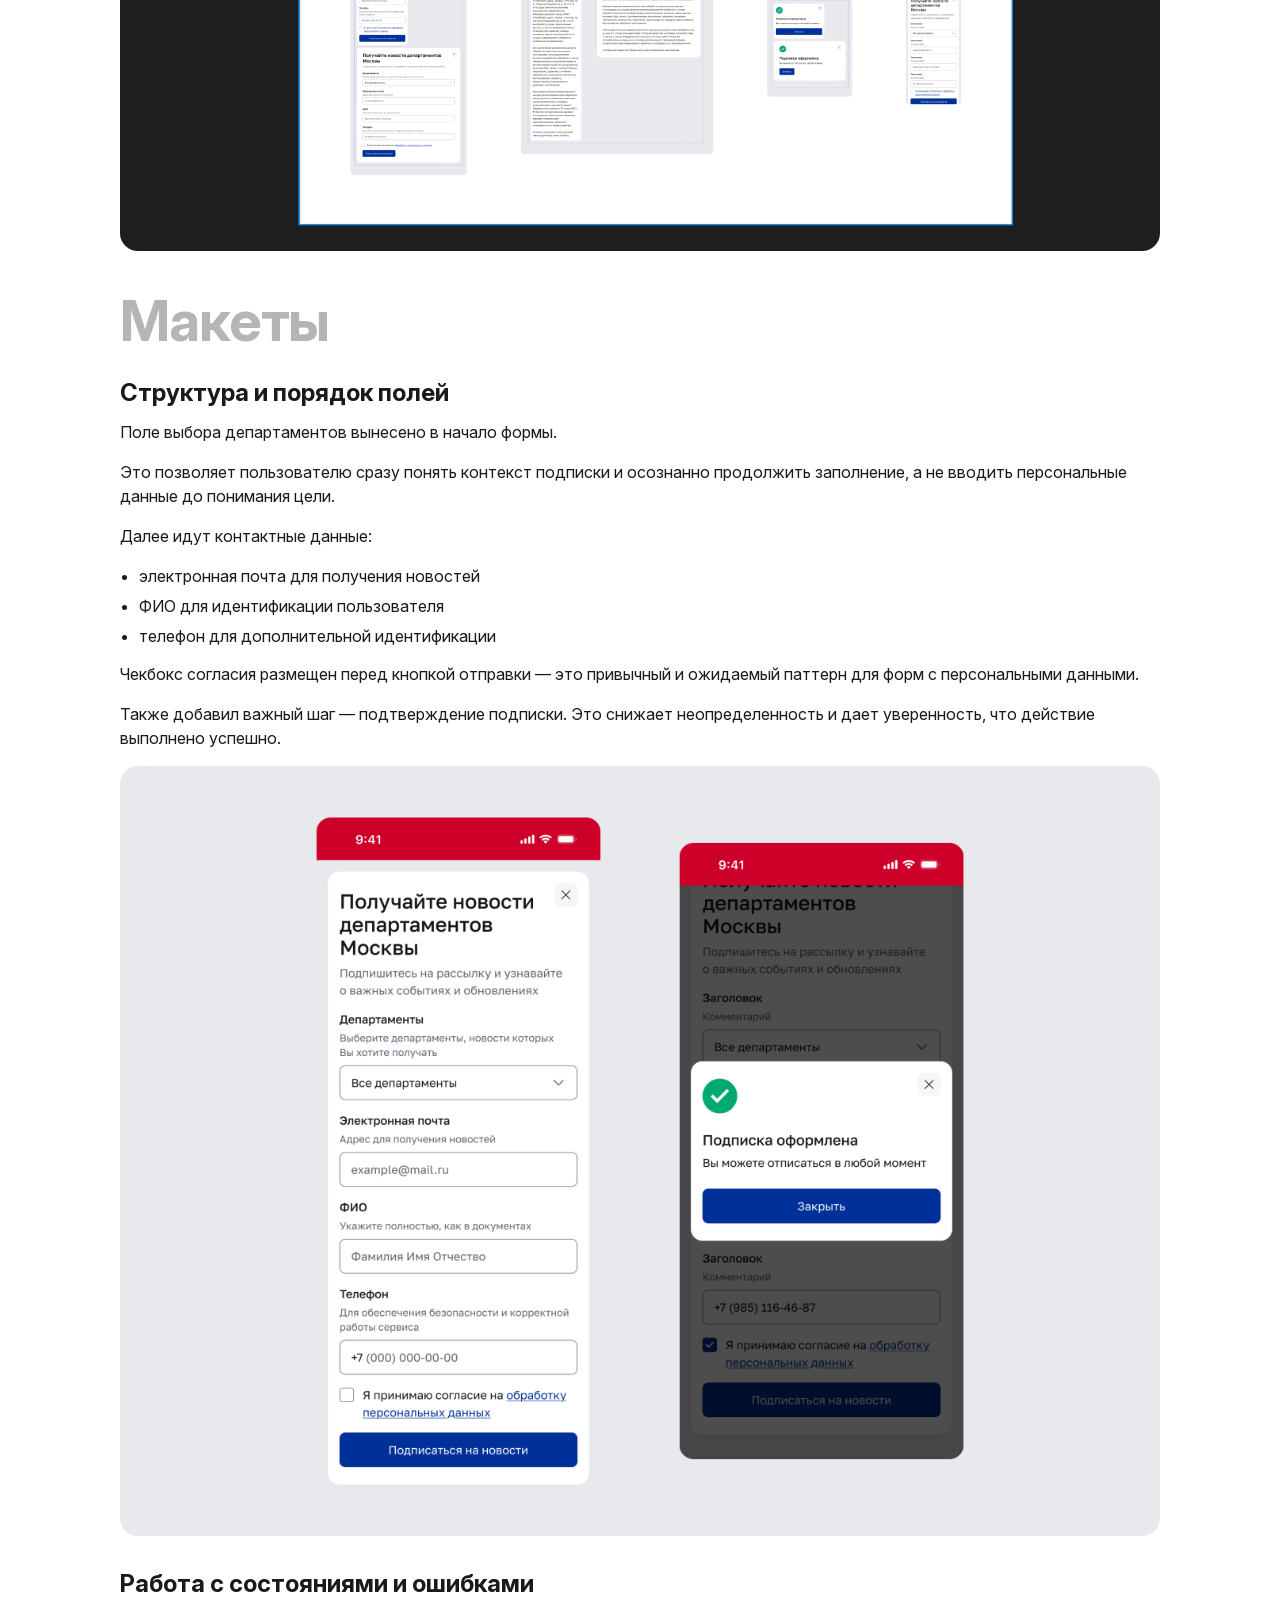
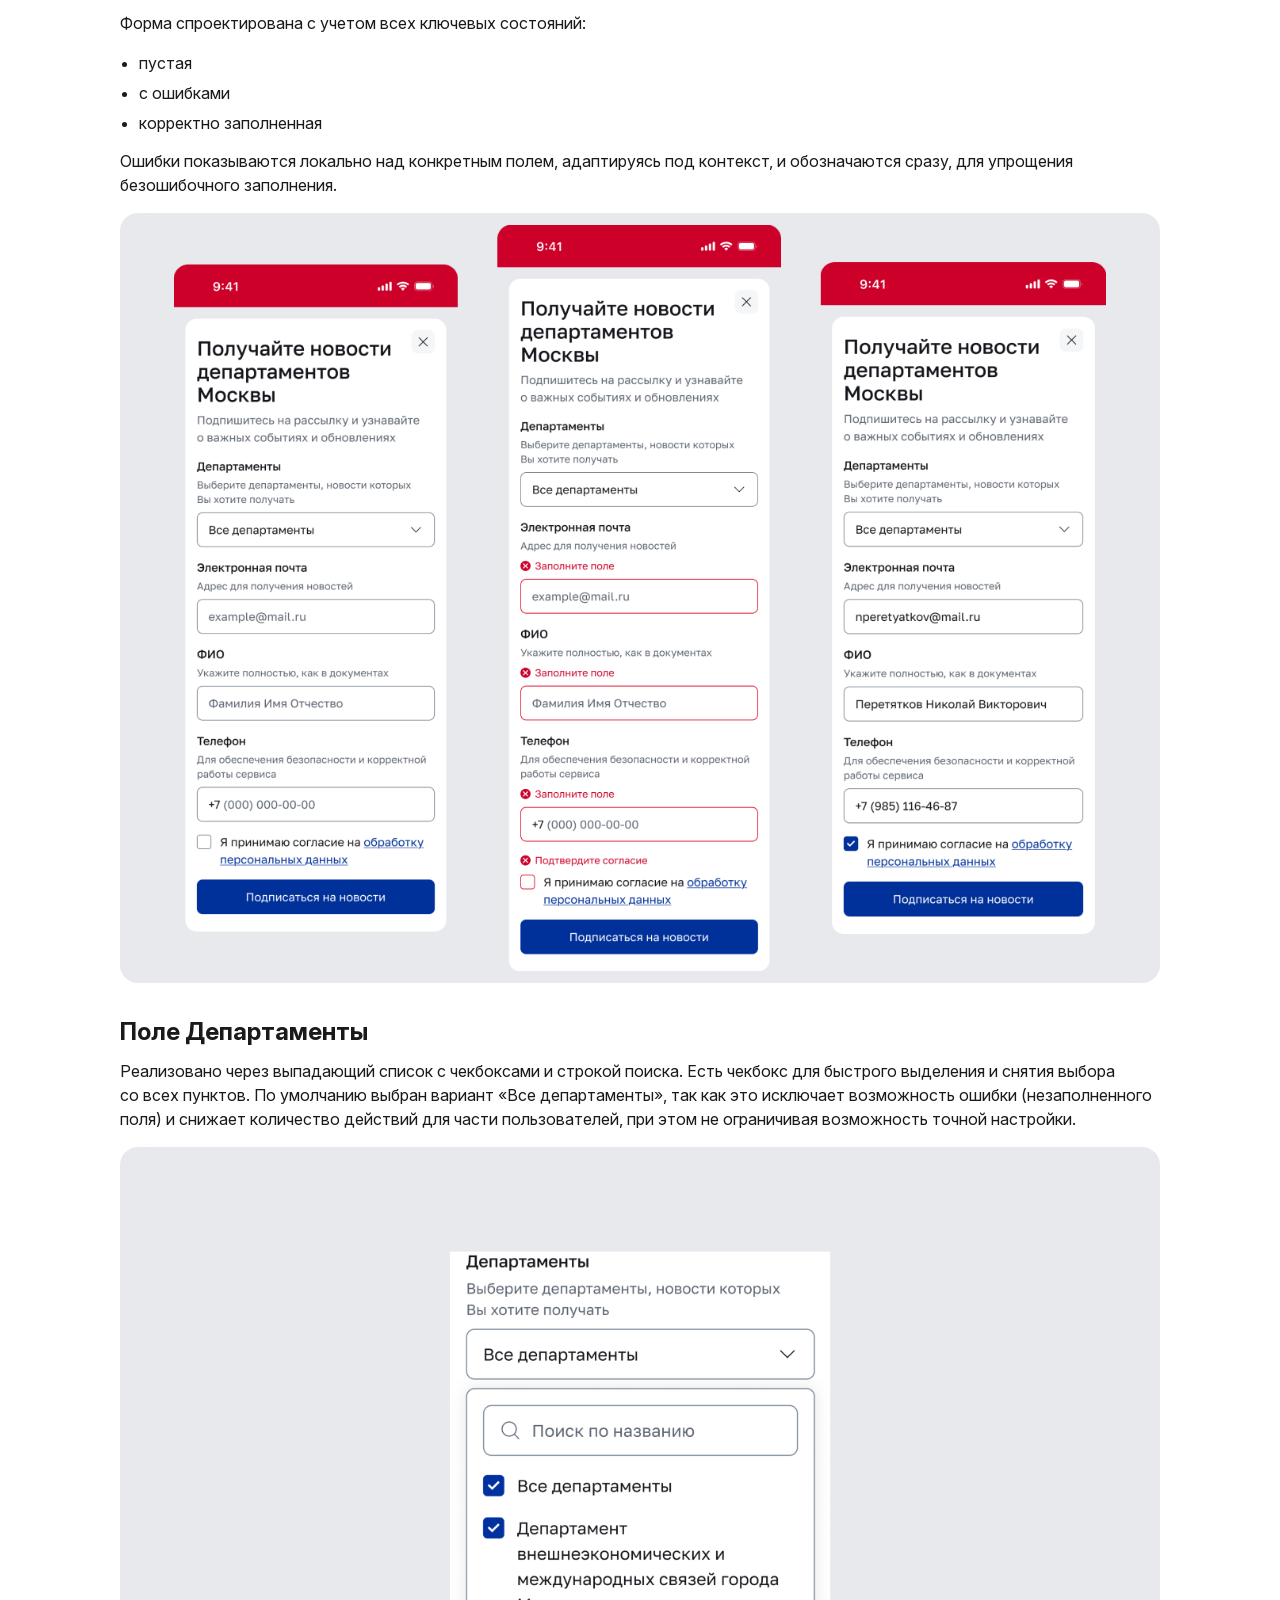
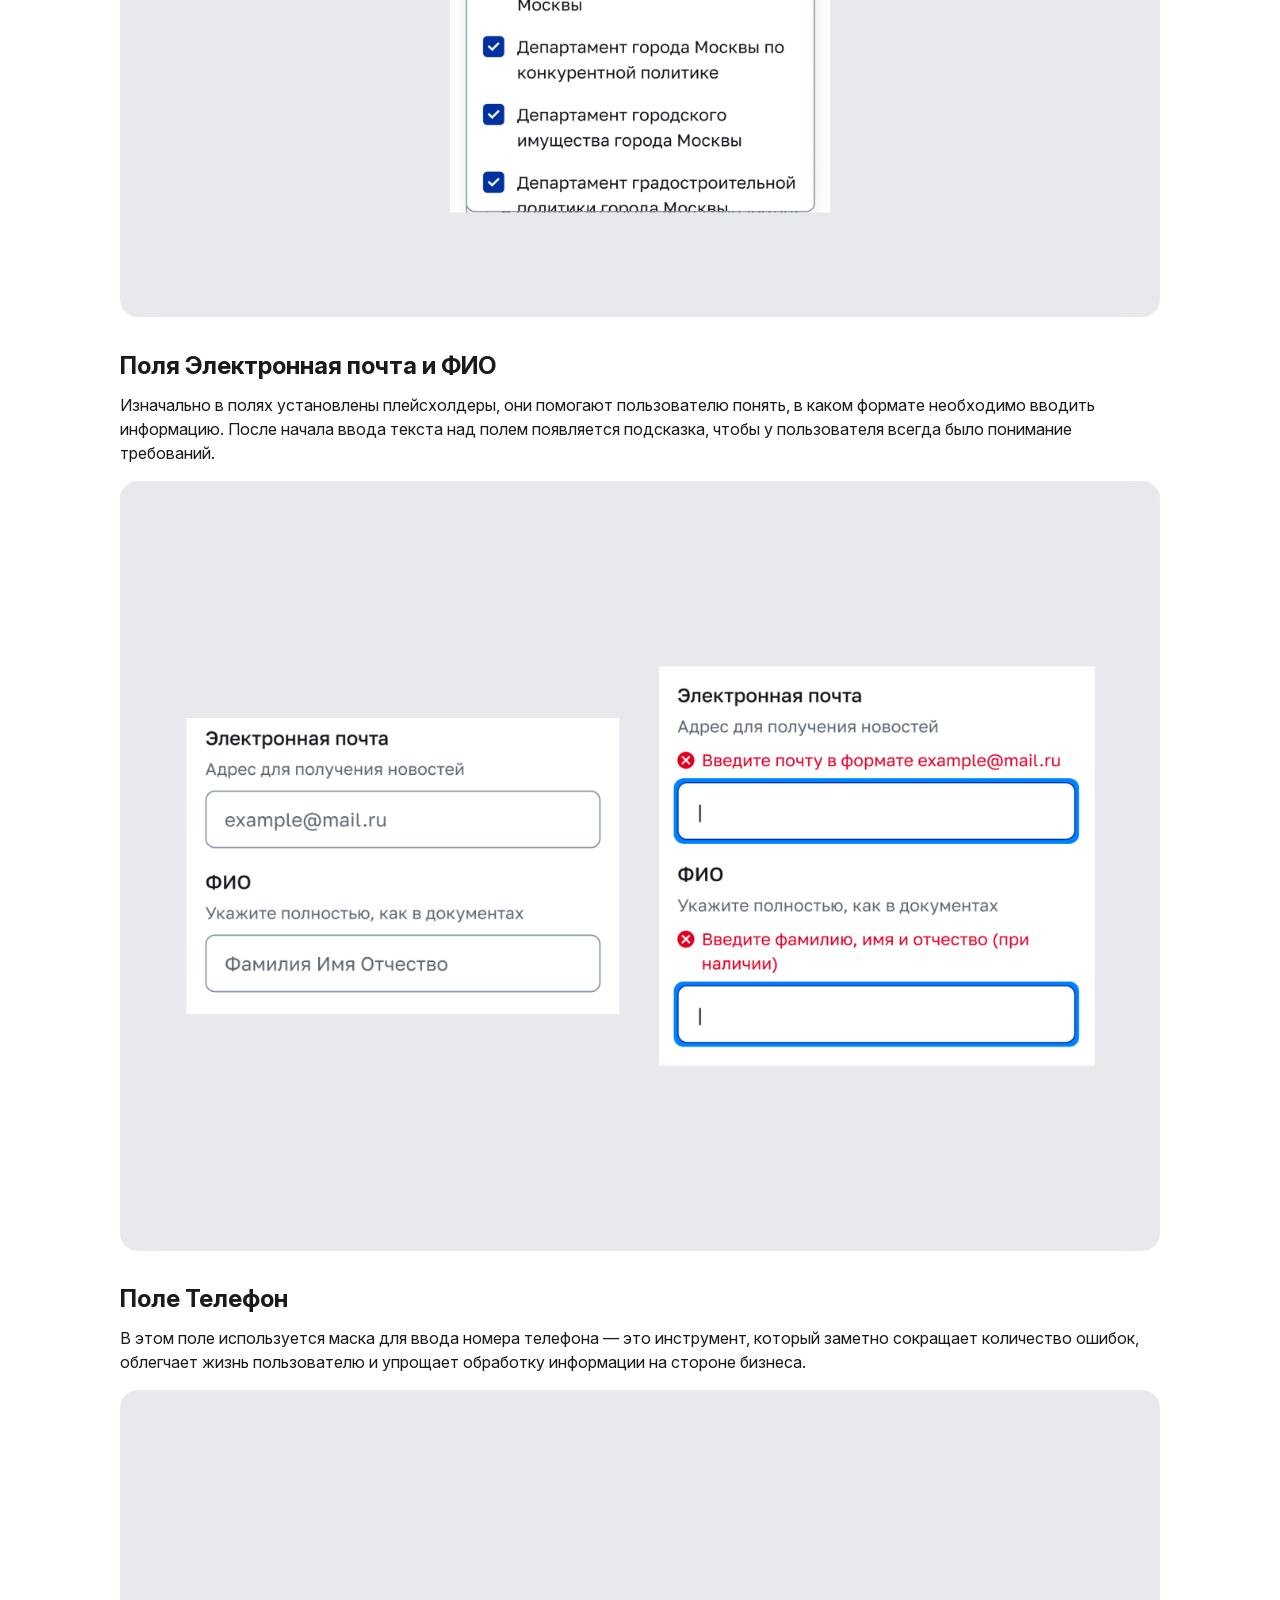
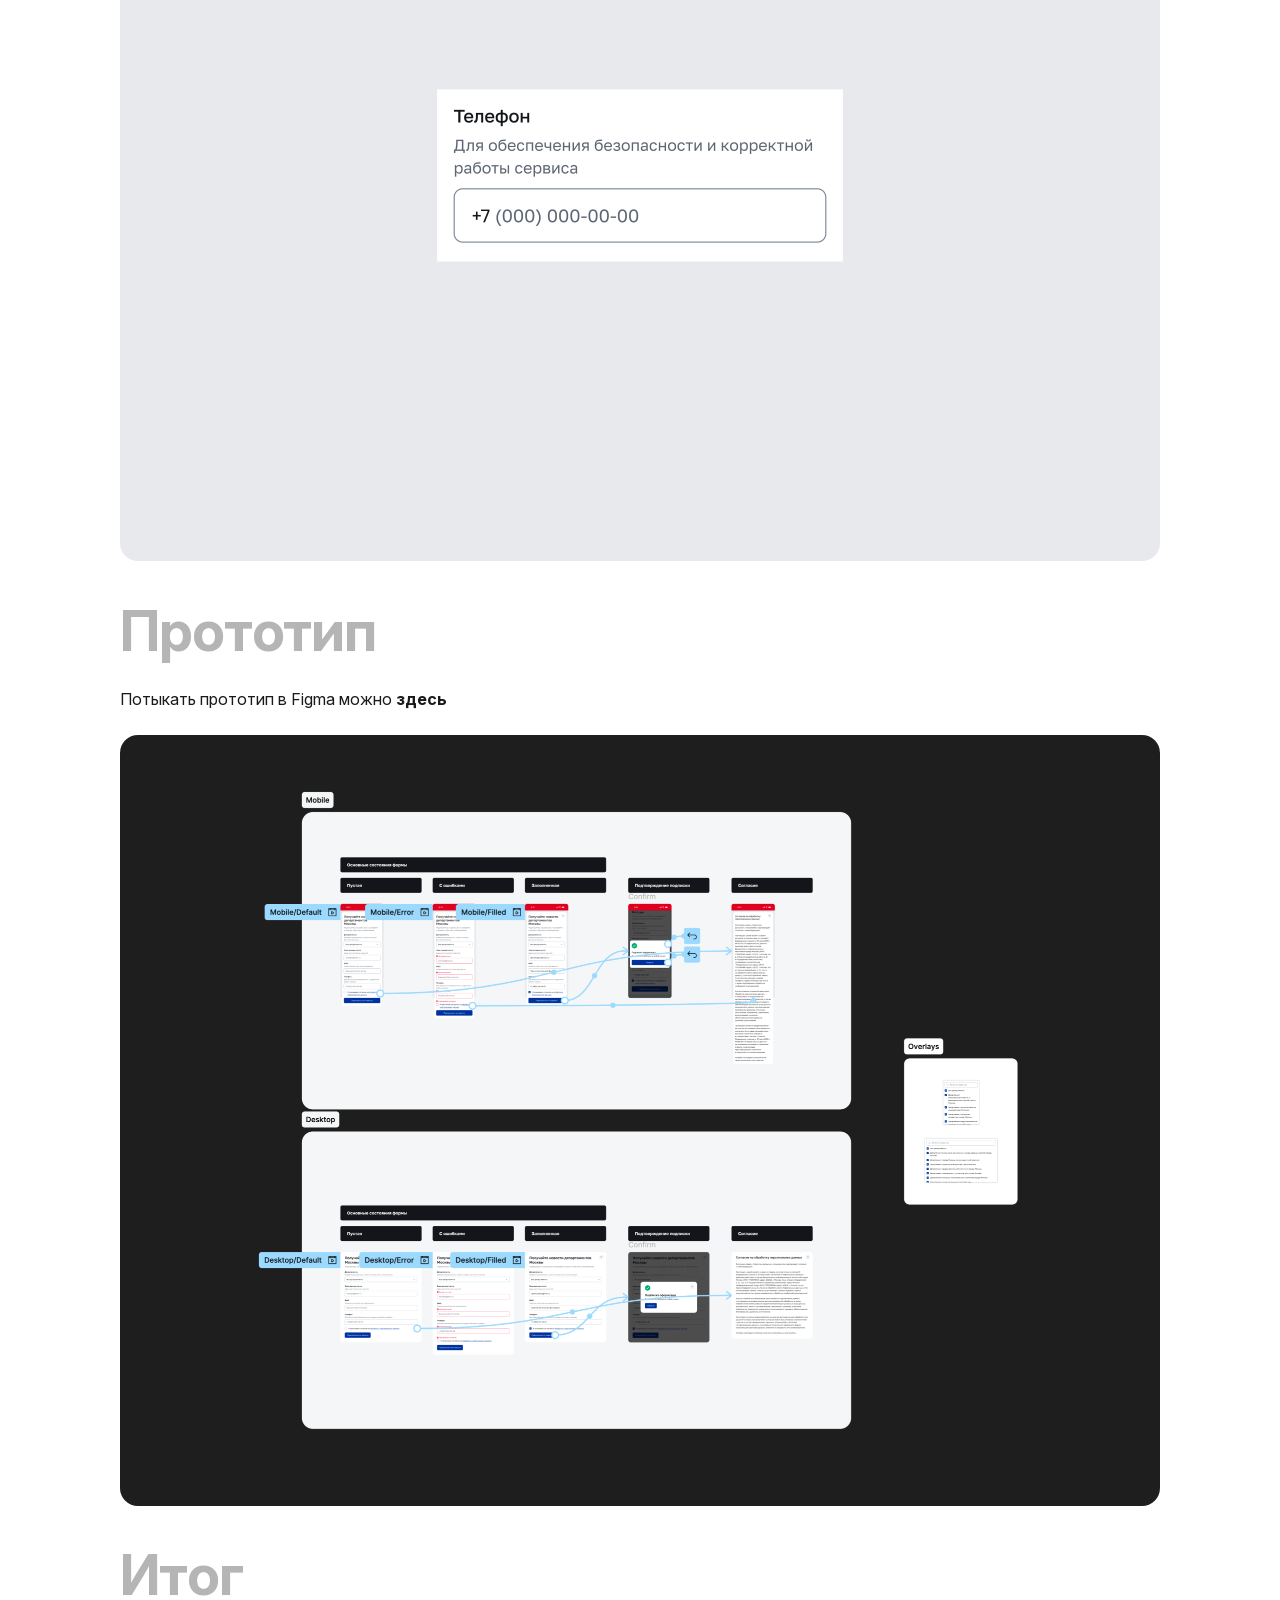
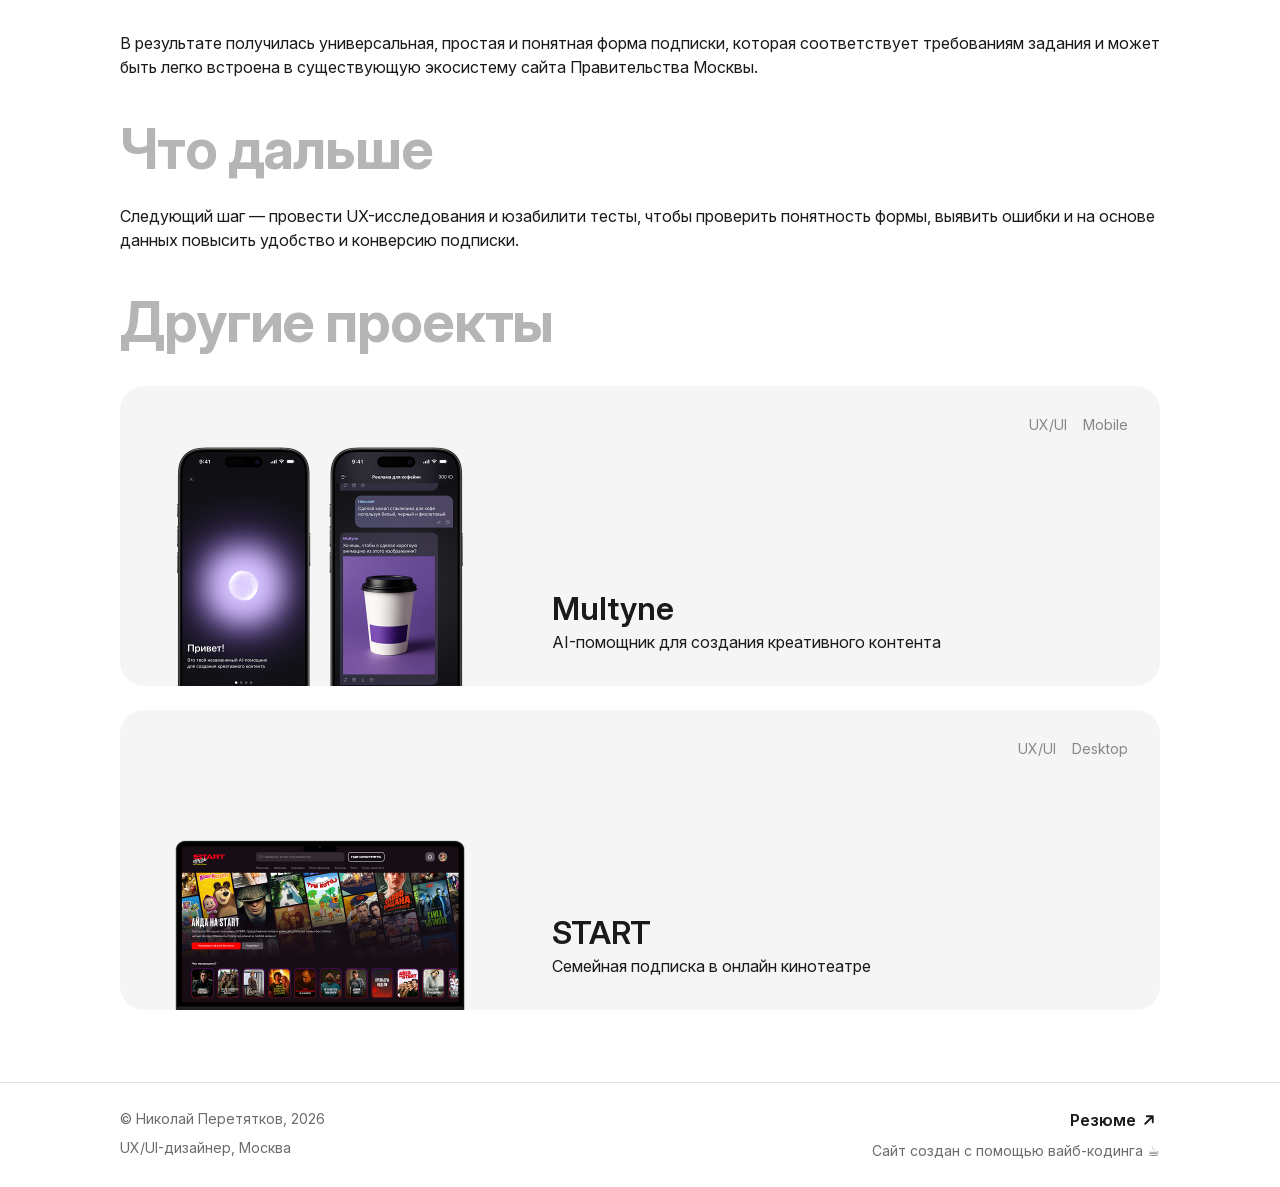
==== commit 943b2af8: "корректировка карточек контактов и отступа в хиро секции" ====
--- a/project-mosru/index.html
+++ b/project-mosru/index.html
@@ -447,7 +447,7 @@
             href="https://www.figma.com/proto/bb7DBroY4zqTUD5rWjmeBI/%D0%9D%D0%B8%D0%BA%D0%BE%D0%BB%D0%B0%D0%B9-%D0%9F%D0%B5%D1%80%D0%B5%D1%82%D1%8F%D1%82%D0%BA%D0%BE%D0%B2.-%D0%9A%D0%B5%D0%B9%D1%81-UX-UI-%D0%B4%D0%B8%D0%B7%D0%B0%D0%B9%D0%BD?page-id=1%3A3&amp;node-id=537-3187&amp;p=f&amp;viewport=787%2C793%2C0.28&amp;t=QgOrLI77r5p5Zu1c-1&amp;scaling=min-zoom&amp;content-scaling=fixed&amp;starting-point-node-id=537%3A3187&amp;show-proto-sidebar=1"
             target="_blank"
             rel="noopener noreferrer"
-          >тут</a>
+          >здесь</a>
         </p>
         <figure class="project-image-block">
           <img
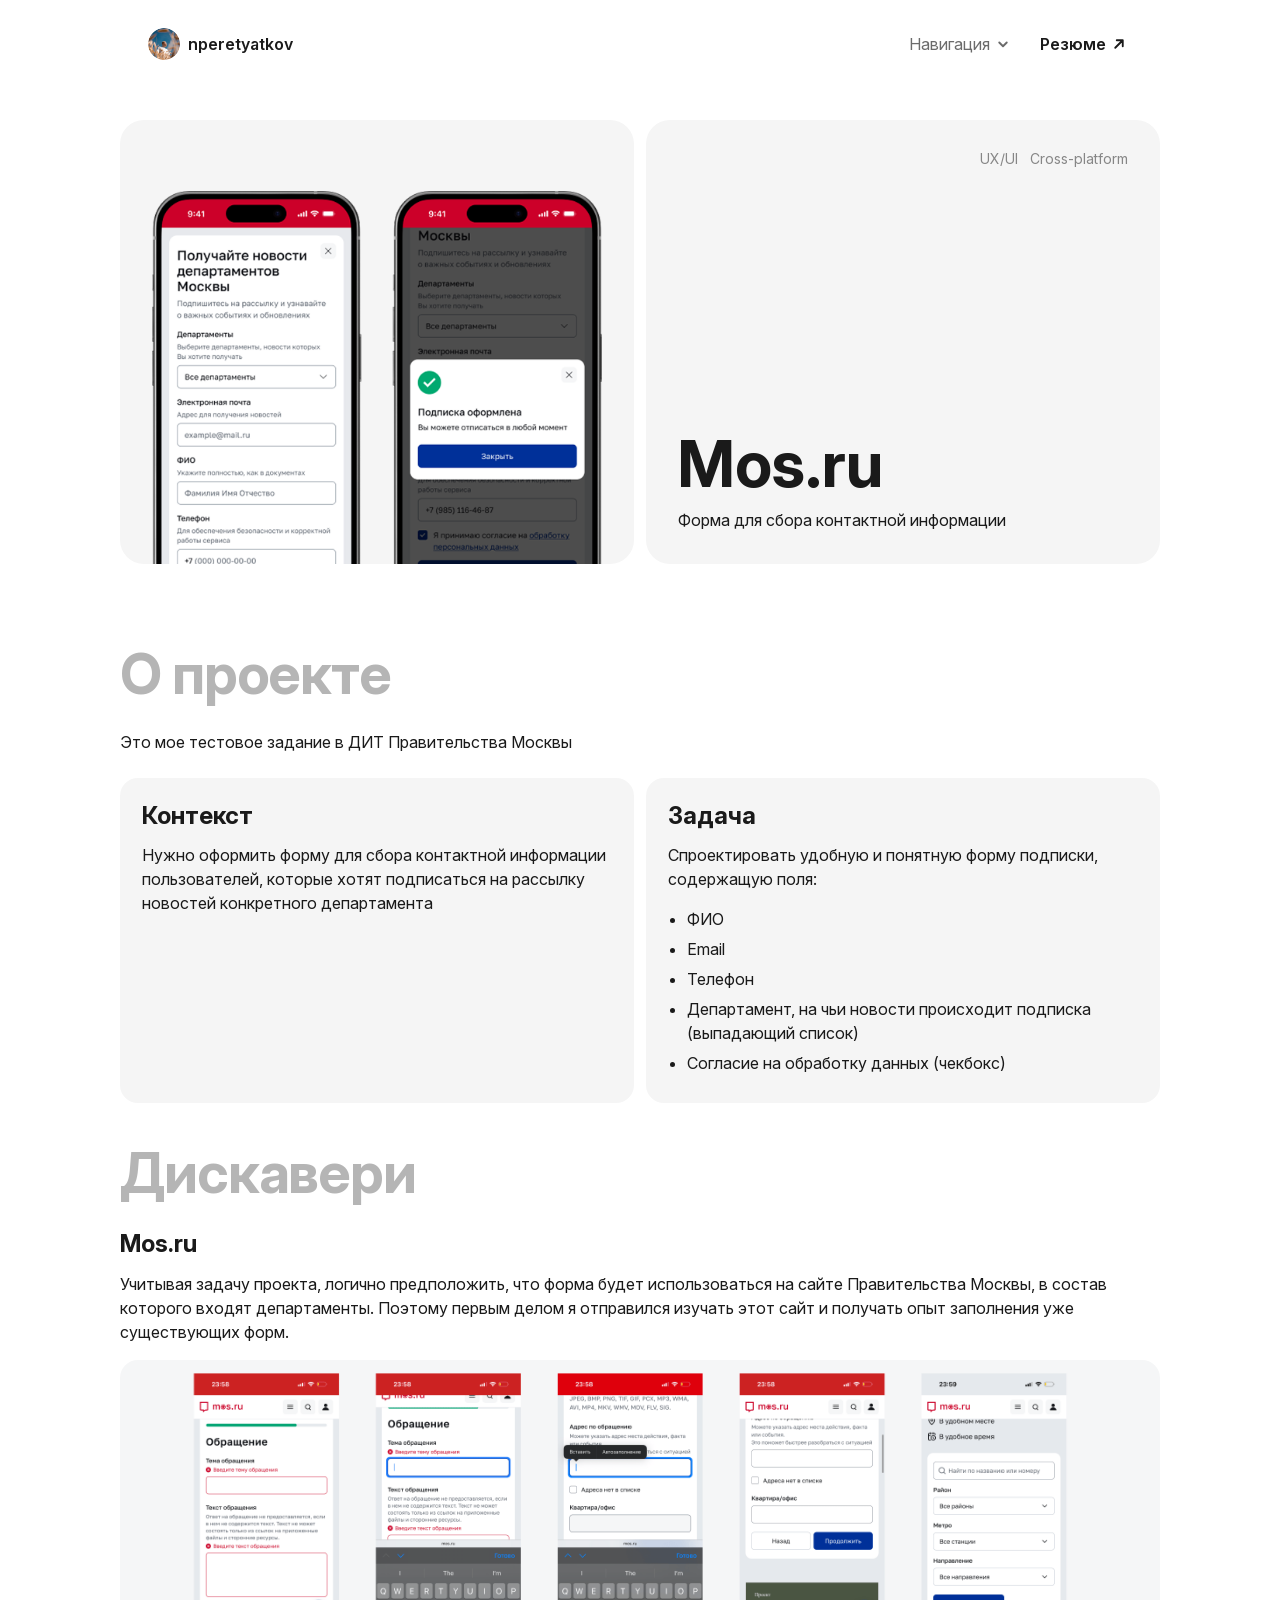
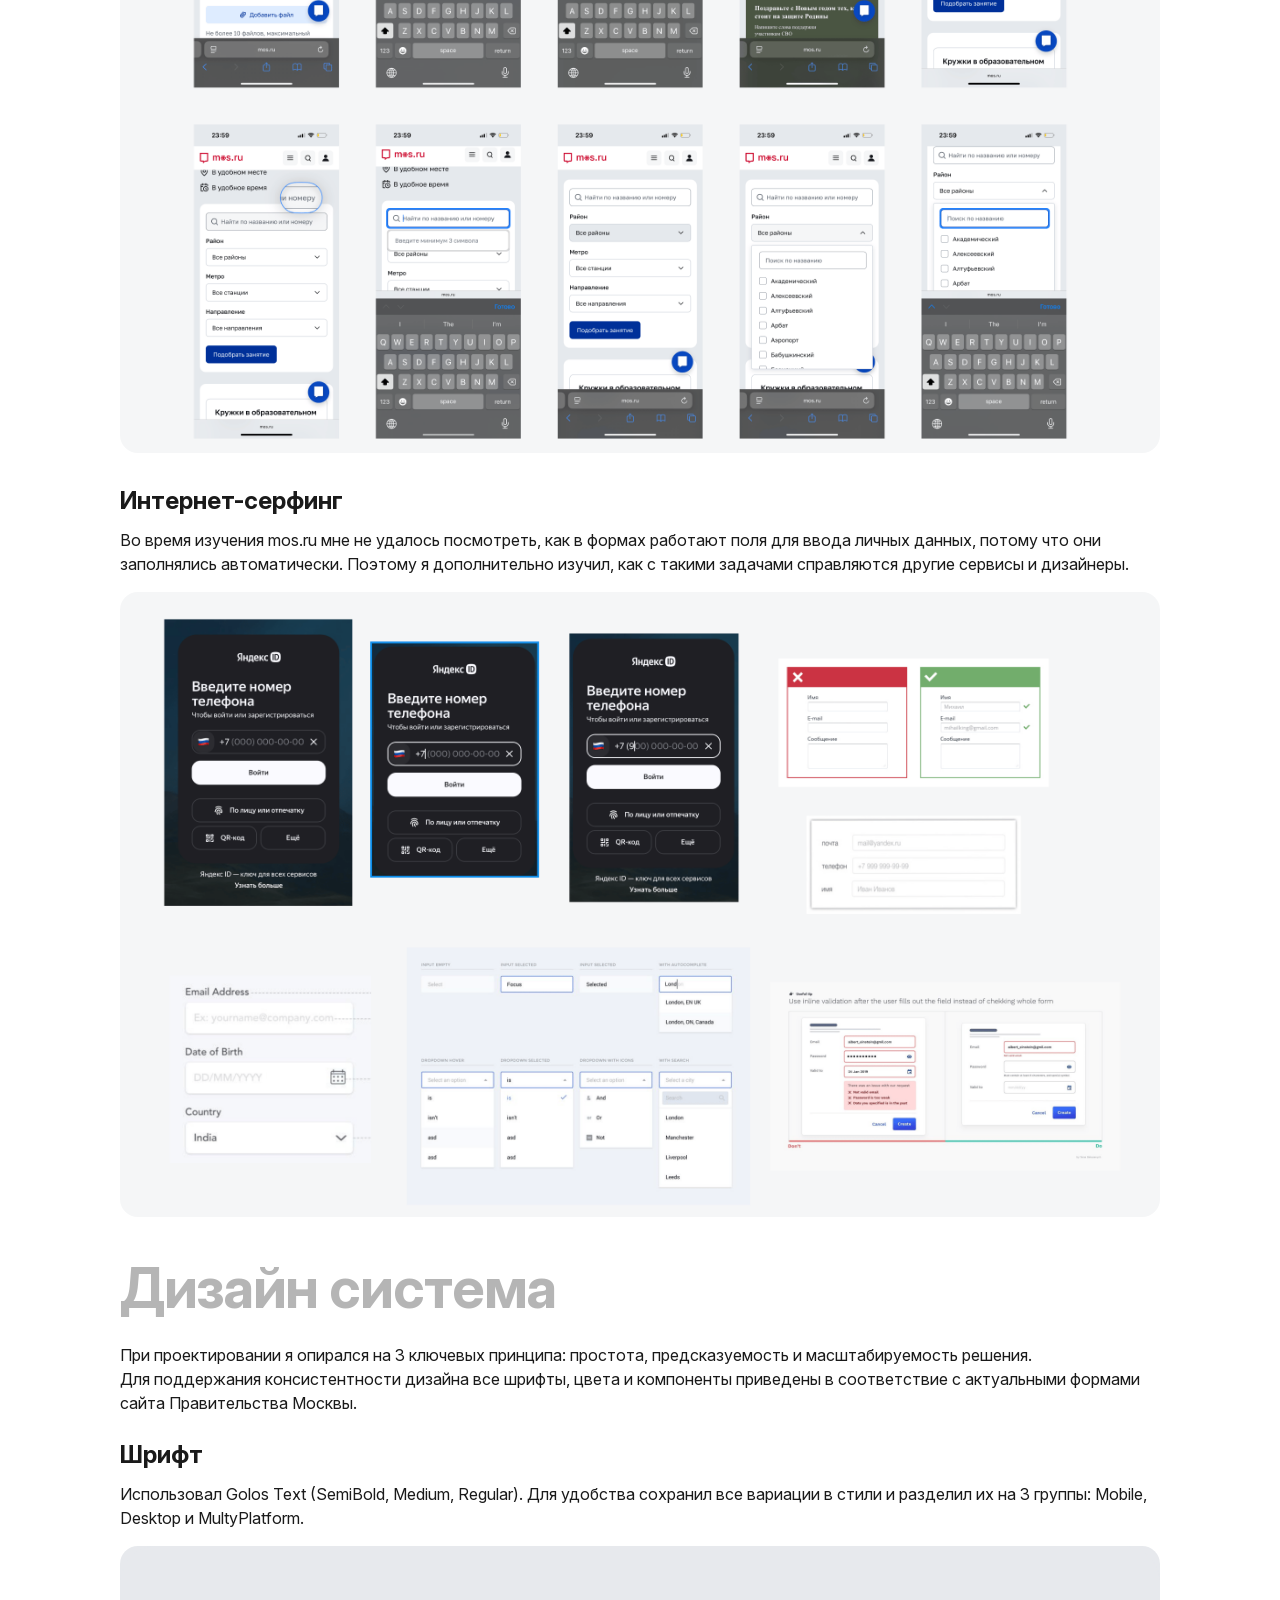
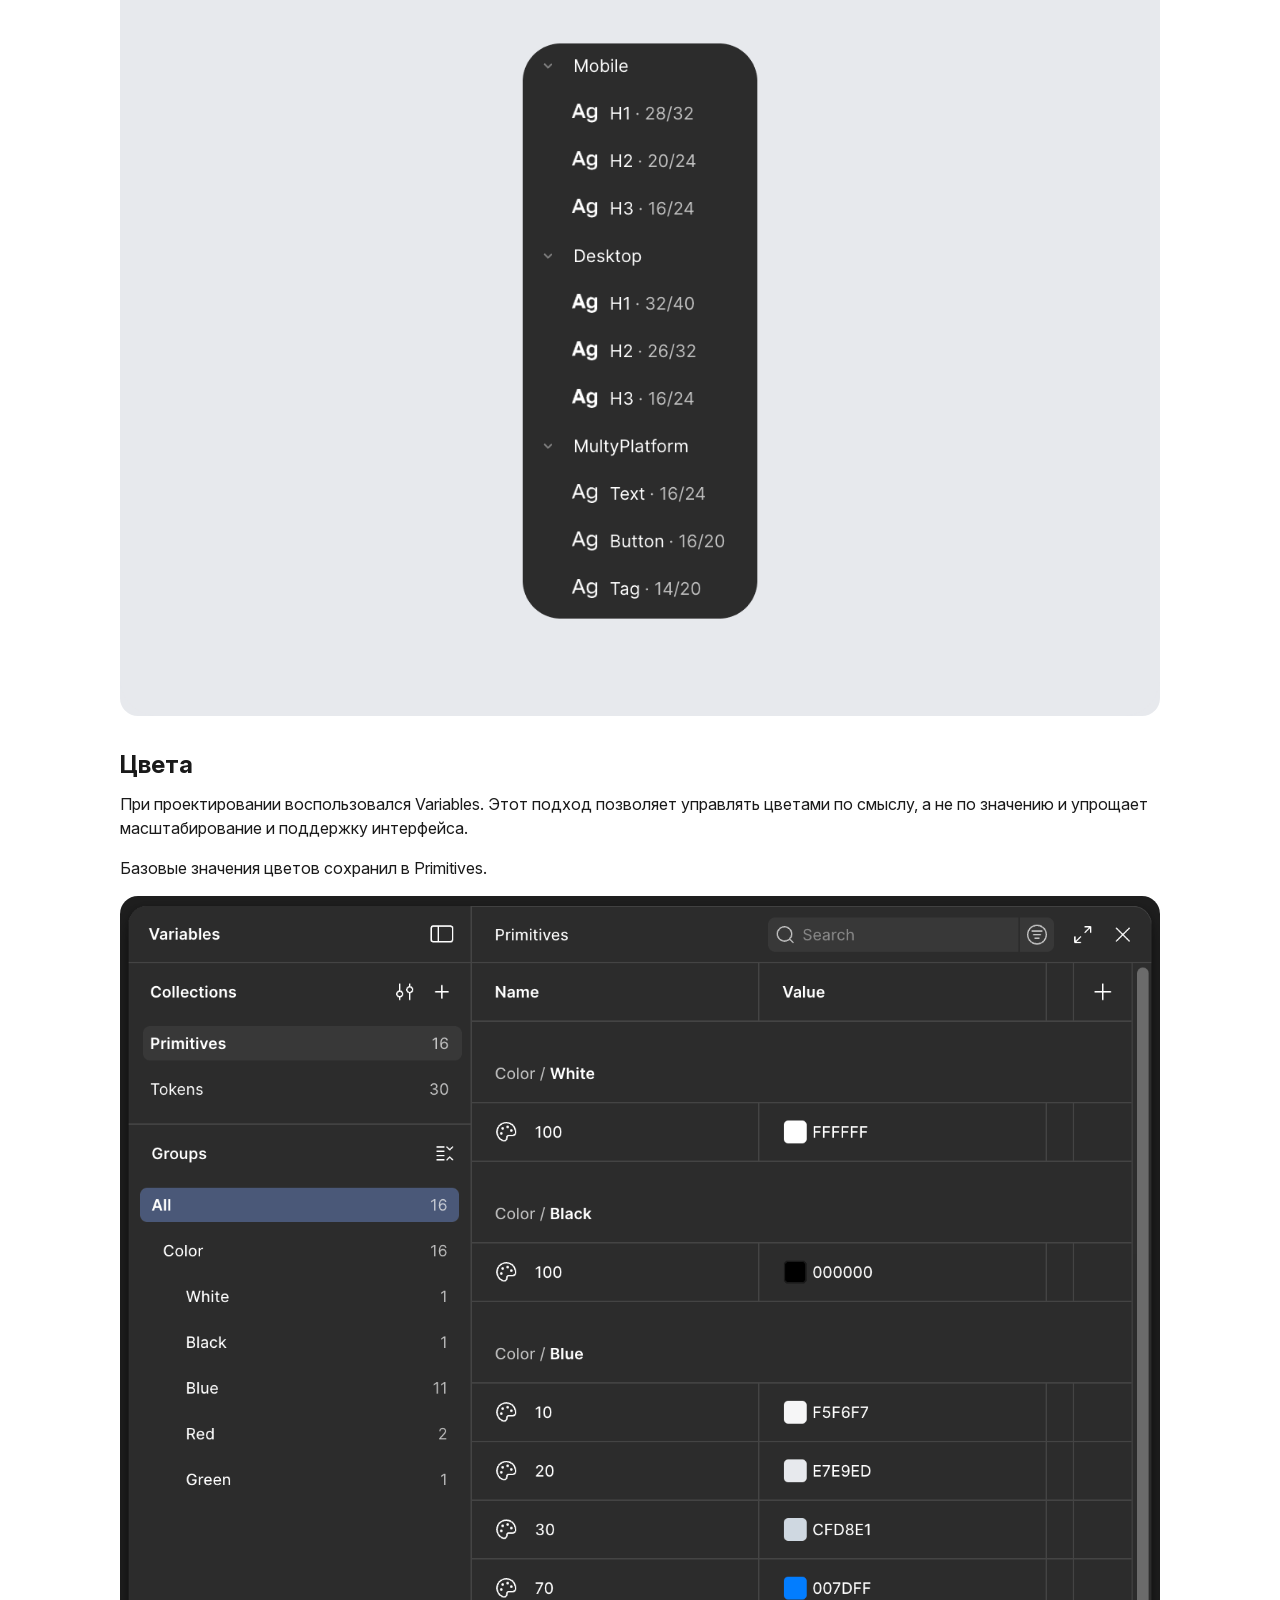
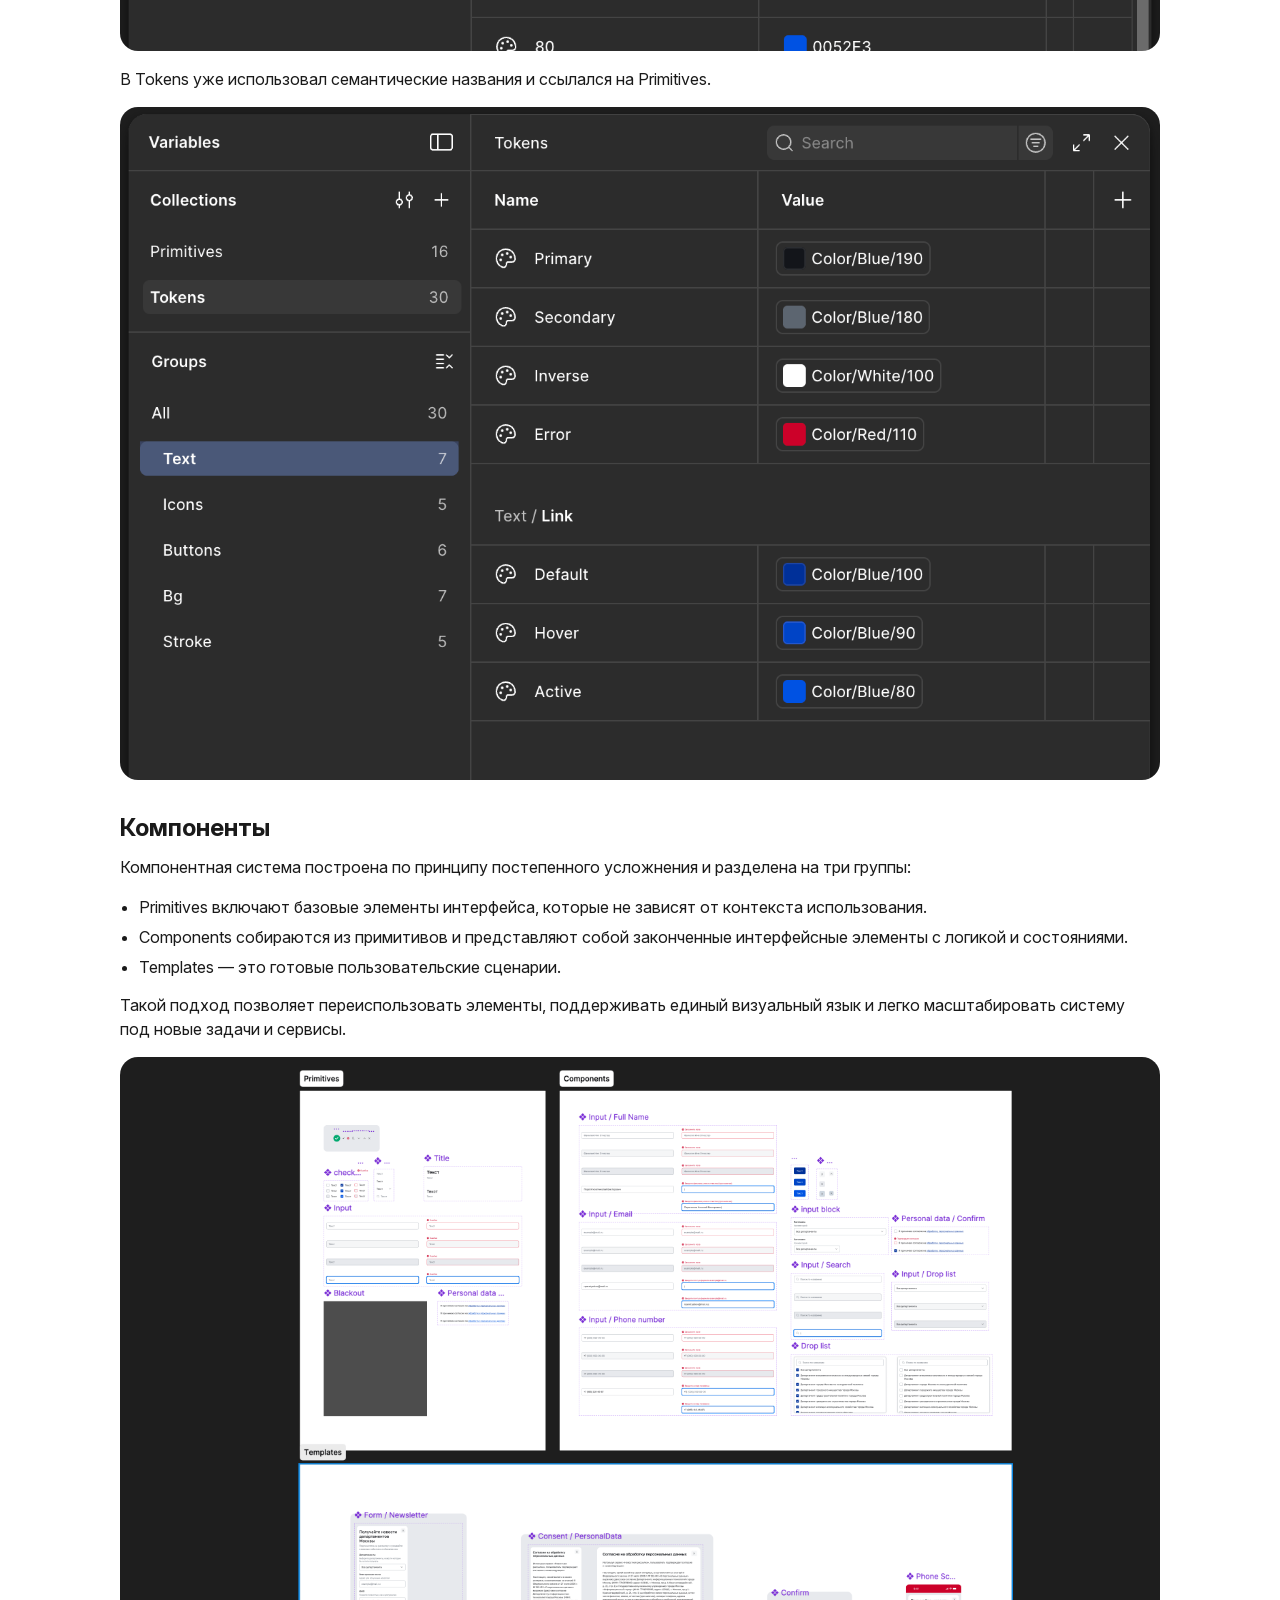
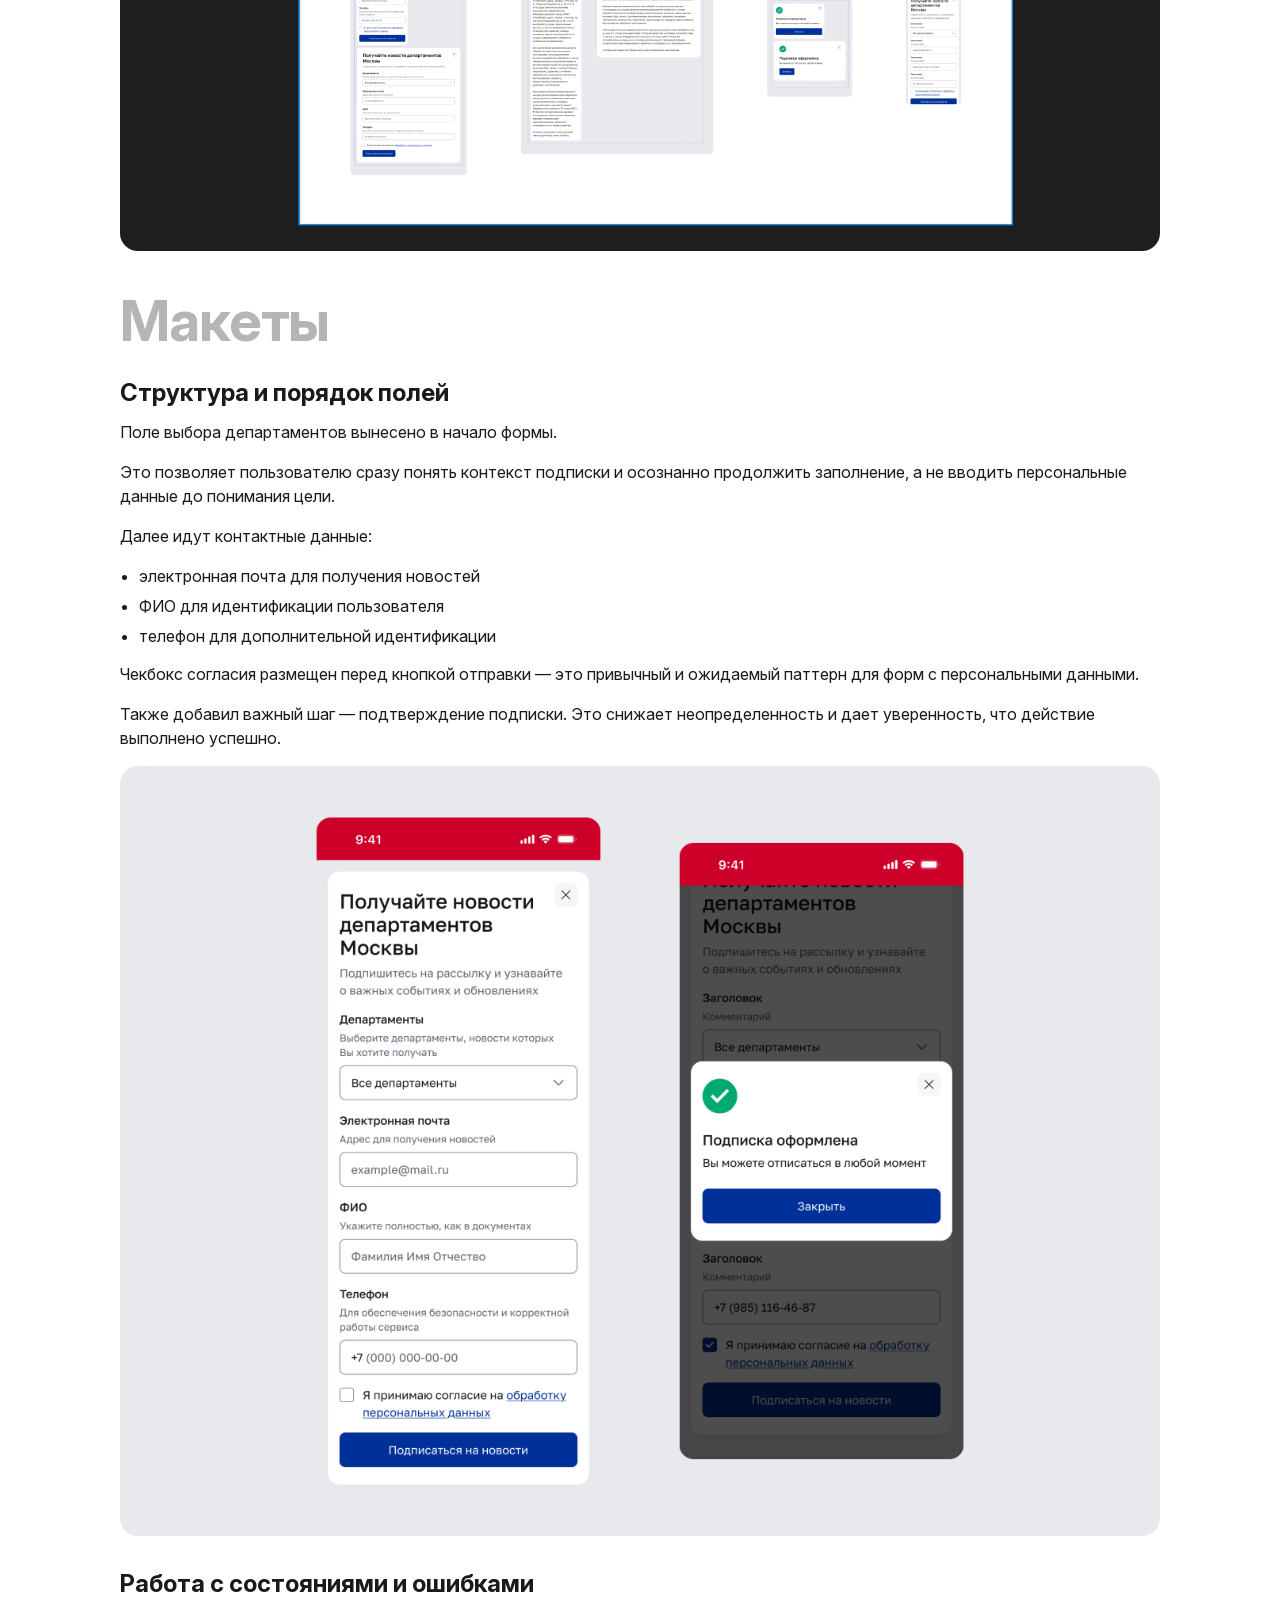
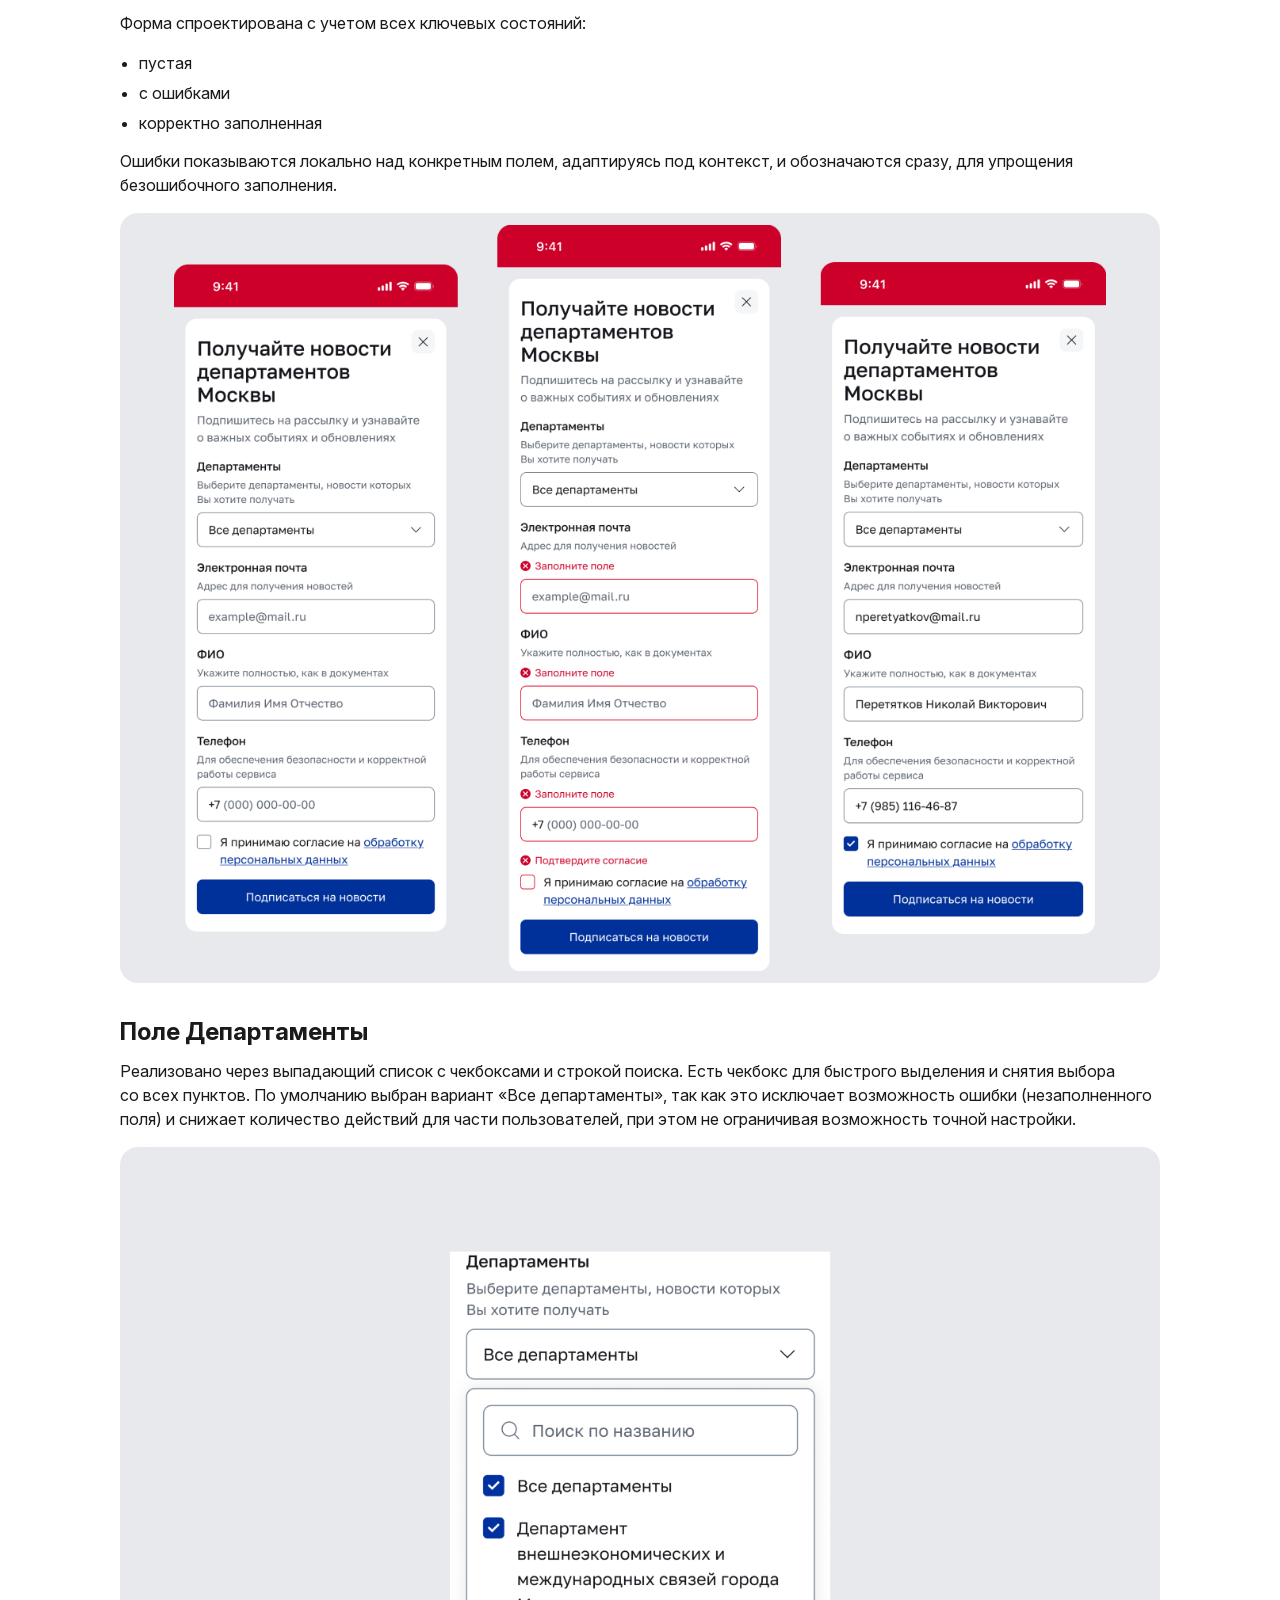
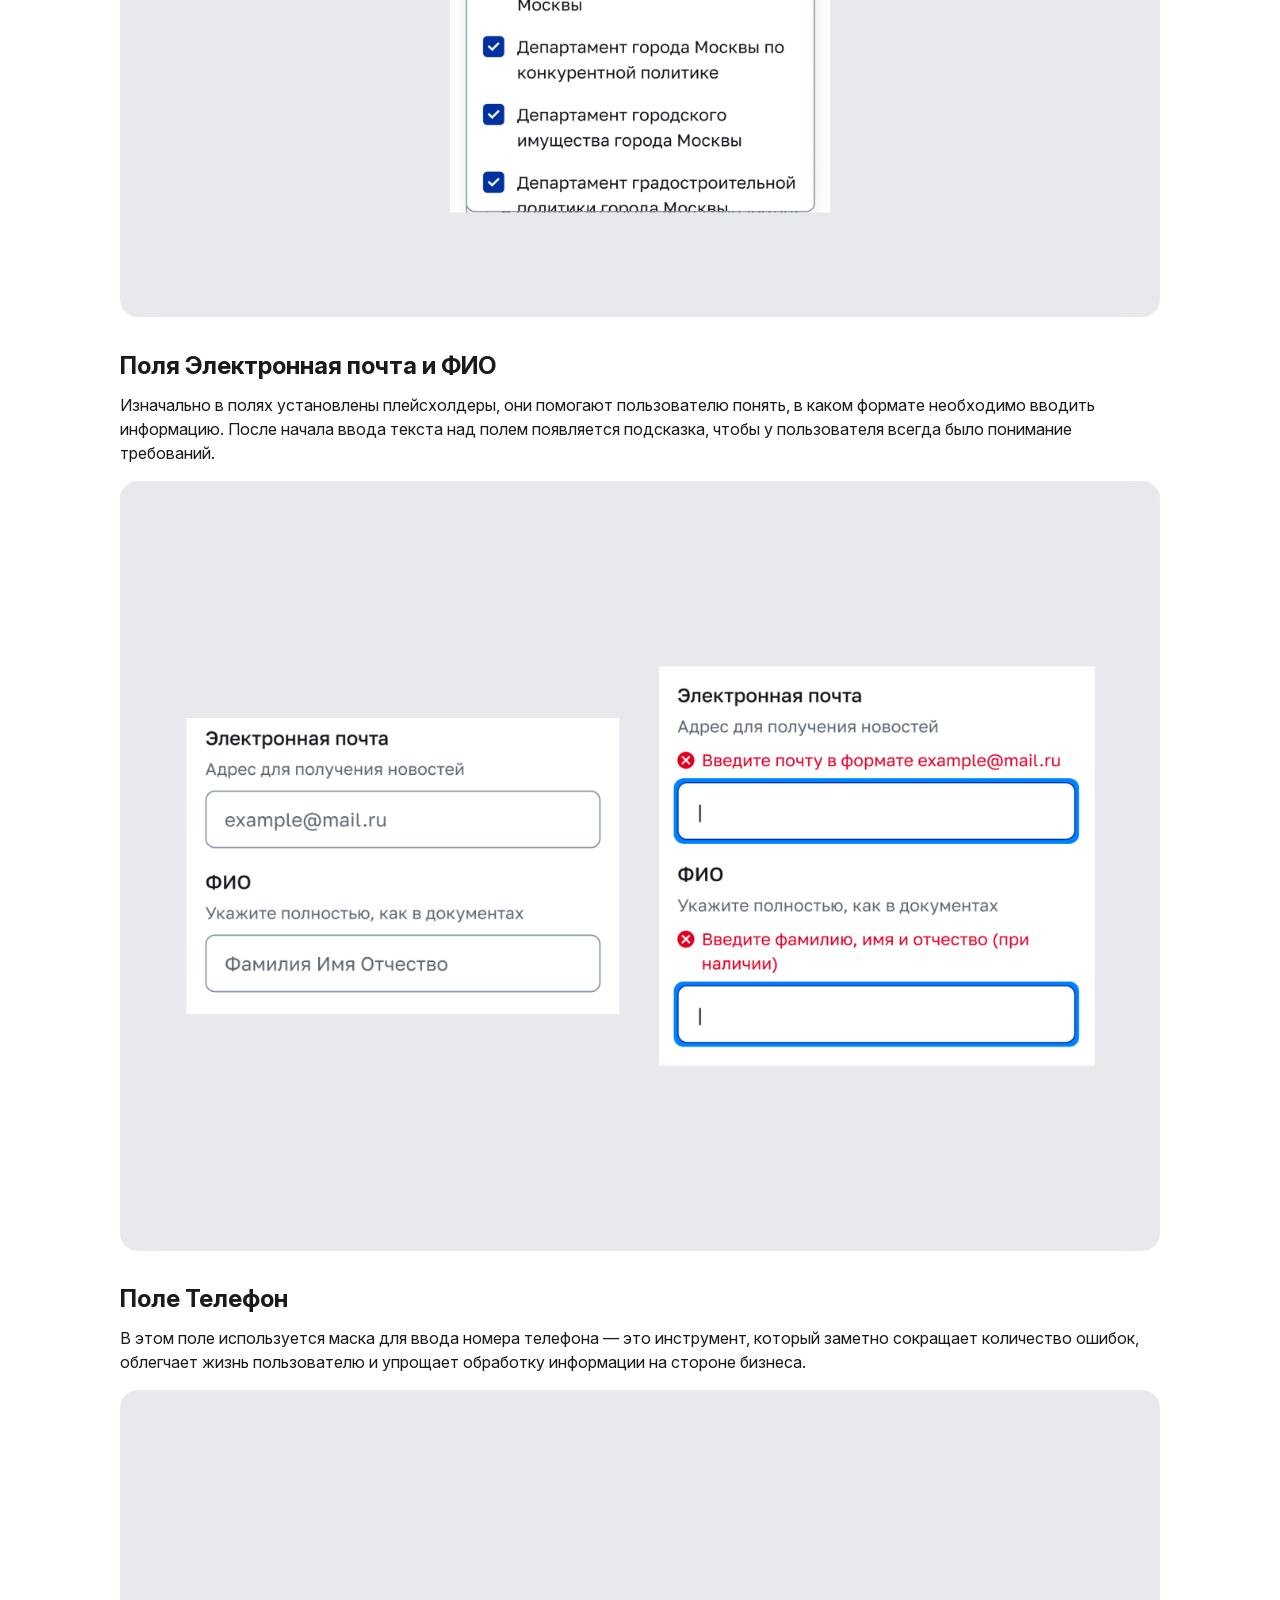
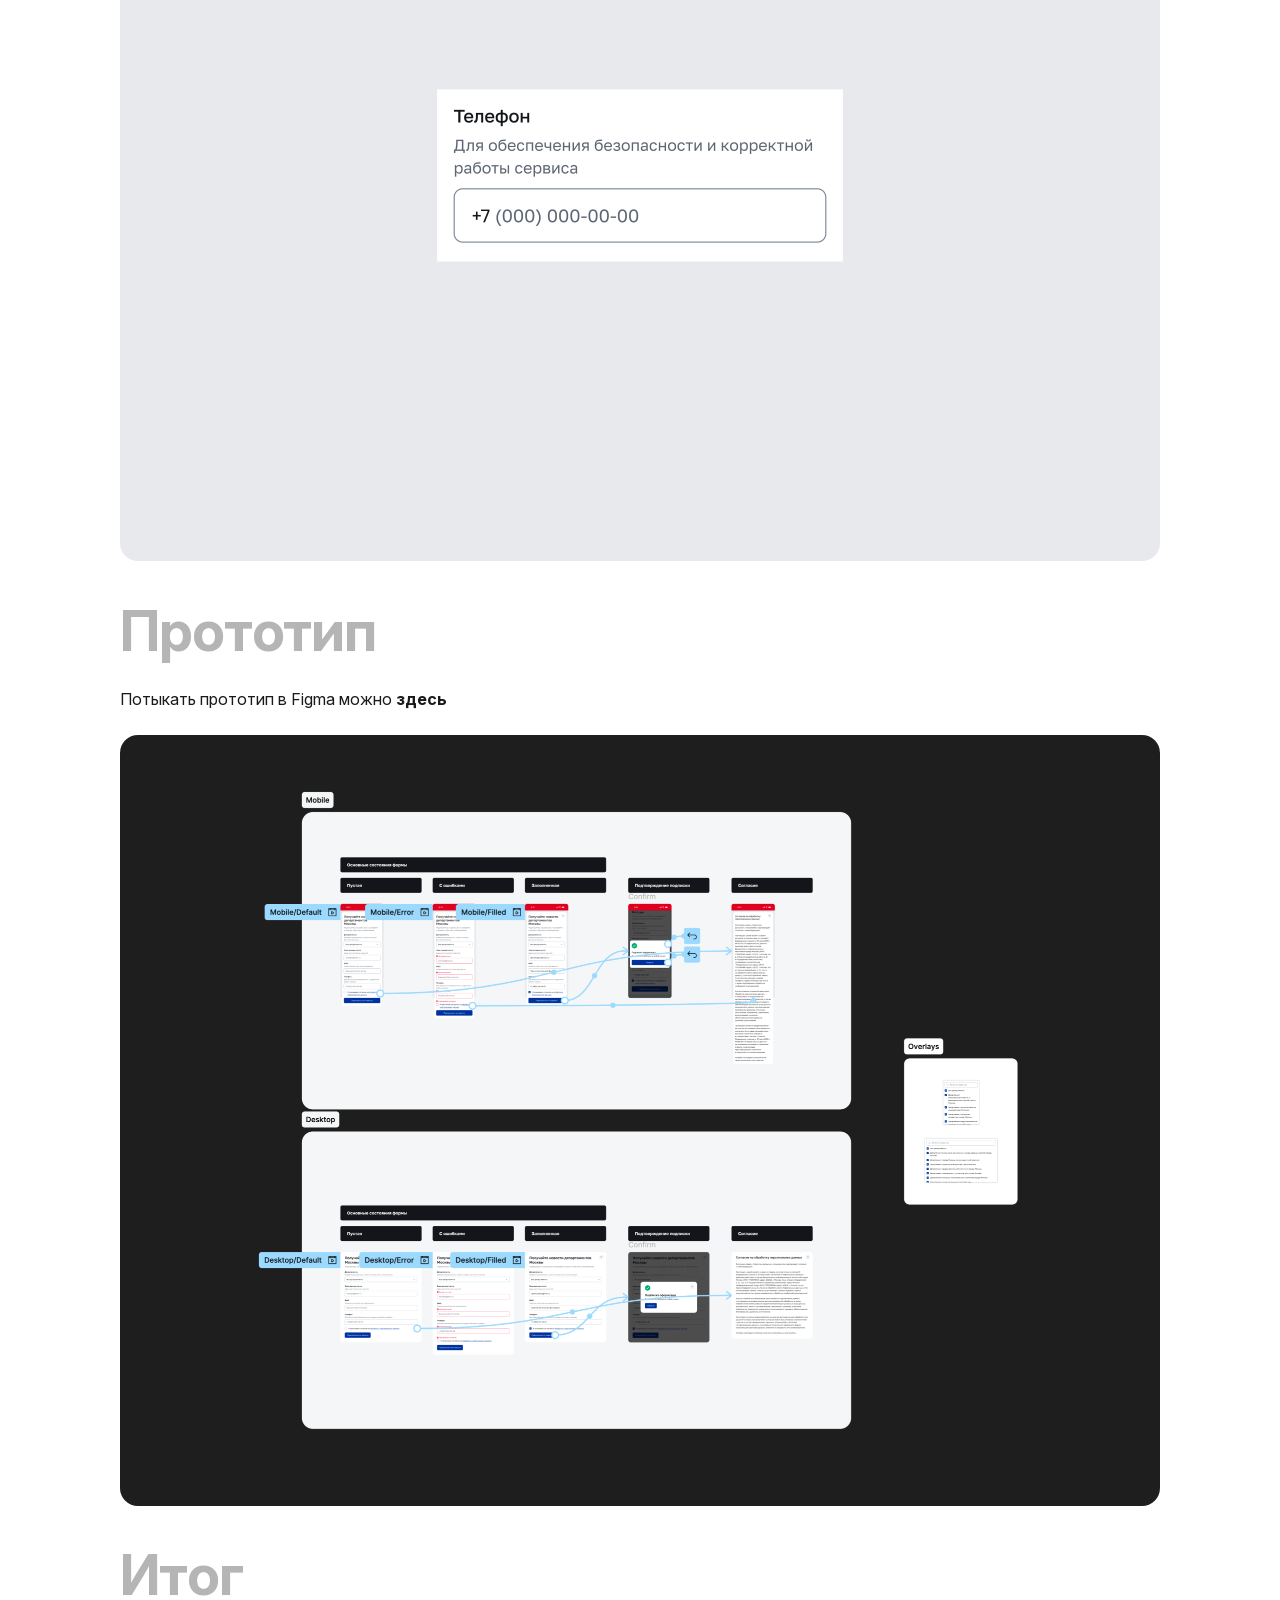
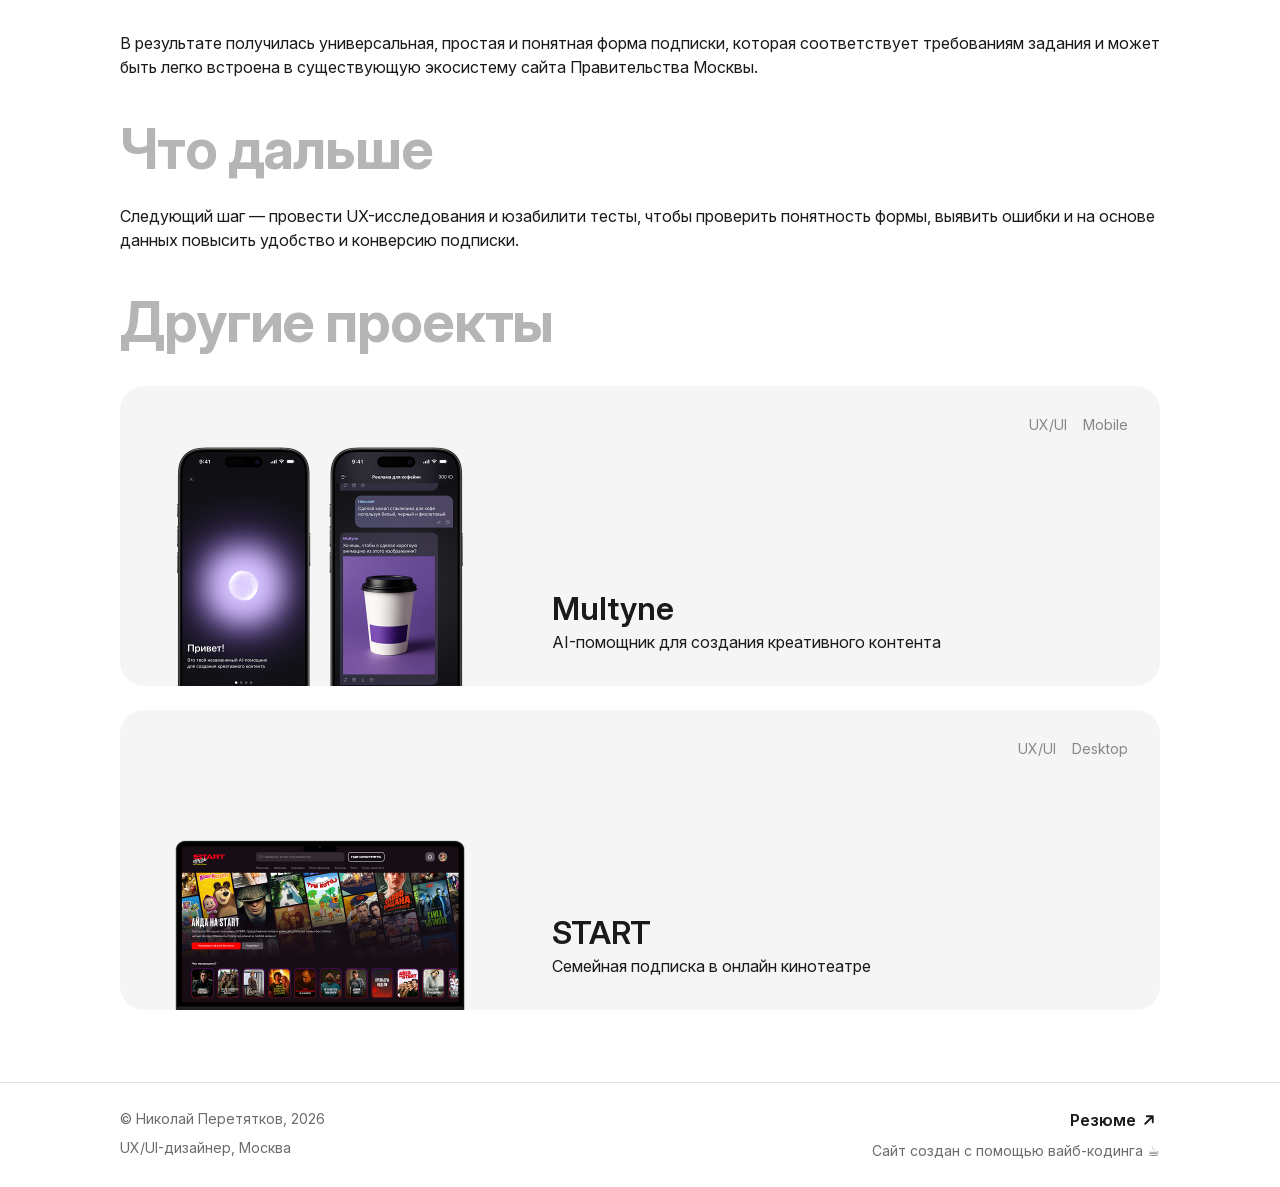
==== commit 0b1c837c: "доработал выпадающее меню и перенос текста, обновил PROJECT.md" ====
--- a/project-mosru/index.html
+++ b/project-mosru/index.html
@@ -2,6 +2,7 @@
 <html lang="ru" class="is-loading">
 
 <head>
+
   <meta charset="UTF-8" />
   <meta name="viewport" content="width=device-width, initial-scale=1.0" />
   <link rel="icon" type="image/png" href="../assets/images/layout/header/brand-avatar.png" />
@@ -12,21 +13,23 @@
     type="font/woff2"
     crossorigin
   >
+
   <title>Mos.ru</title>
   <meta
     name="description"
-    content="Кейс Mos.ru: форма подписки на новости департаментов Правительства Москвы."
+    content="Форма для сбора контактной информации"
   >
   <meta property="og:type" content="article">
   <meta property="og:locale" content="ru_RU">
   <meta property="og:site_name" content="nperetyatkov">
-  <meta property="og:title" content="Кейс Mos.ru — nperetyatkov">
-  <meta property="og:description" content="Форма подписки на новости департаментов: исследование, дизайн-система, макеты и прототип.">
-  <meta property="og:image" content="../assets/images/pages/home/project-mosru.png">
+  <meta property="og:title" content="Кейс Mos.ru">
+  <meta property="og:description" content="Форма для сбора контактной информации">
+  <meta property="og:image" content="../assets/images/og/mosru-1200x630.jpg">
   <meta name="twitter:card" content="summary_large_image">
-  <meta name="twitter:title" content="Кейс Mos.ru — nperetyatkov">
-  <meta name="twitter:description" content="Форма подписки на новости департаментов: исследование, дизайн-система, макеты и прототип.">
-  <meta name="twitter:image" content="../assets/images/pages/home/project-mosru.png">
+  <meta name="twitter:title" content="Кейс Mos.ru">
+  <meta name="twitter:description" content="Форма для сбора контактной информации">
+  <meta name="twitter:image" content="../assets/images/og/mosru-1200x630.jpg">
+
   <style>
     @media (min-width: 800px) and (any-hover: hover) and (any-pointer: fine) {
       html.has-custom-cursor,
@@ -37,6 +40,31 @@
     }
   </style>
   <link rel="stylesheet" href="../styles/main.css" />
+
+  <!-- Google tag (gtag.js) -->
+  <script async src="https://www.googletagmanager.com/gtag/js?id=G-SXWPFSN3JK"></script>
+  <script>
+    window.dataLayer = window.dataLayer || [];
+    function gtag(){dataLayer.push(arguments);}
+    gtag('js', new Date());
+
+    gtag('config', 'G-SXWPFSN3JK');
+  </script>
+
+  <!-- Yandex.Metrika counter -->
+  <script type="text/javascript">
+      (function(m,e,t,r,i,k,a){
+          m[i]=m[i]||function(){(m[i].a=m[i].a||[]).push(arguments)};
+          m[i].l=1*new Date();
+          for (var j = 0; j < document.scripts.length; j++) {if (document.scripts[j].src === r) { return; }}
+          k=e.createElement(t),a=e.getElementsByTagName(t)[0],k.async=1,k.src=r,a.parentNode.insertBefore(k,a)
+      })(window, document,'script','https://mc.yandex.ru/metrika/tag.js?id=107224695', 'ym');
+
+      ym(107224695, 'init', {ssr:true, webvisor:true, clickmap:true, ecommerce:"dataLayer", referrer: document.referrer, url: location.href, accurateTrackBounce:true, trackLinks:true});
+  </script>
+  <noscript><div><img src="https://mc.yandex.ru/watch/107224695" style="position:absolute; left:-9999px;" alt="" /></div></noscript>
+  <!-- /Yandex.Metrika counter -->
+
 </head>
 
 <body class="project-page" id="top">
@@ -264,10 +292,6 @@
             <p>
               Базовые значения цветов сохранил в Primitives.
             </p>
-            <p>
-              В Tokens уже использовал семантические названия и ссылался на
-              Primitives.
-            </p>
             <figure class="project-image-block">
               <img
                 src="../assets/images/pages/projects/mosru/design-colors-primitives.png"
@@ -276,6 +300,10 @@
                 height="1056"
               />
             </figure>
+            <p>
+              В Tokens уже использовал семантические названия и ссылался на
+              Primitives.
+            </p>
             <figure class="project-image-block">
               <img
                 src="../assets/images/pages/projects/mosru/design-tokens.png"
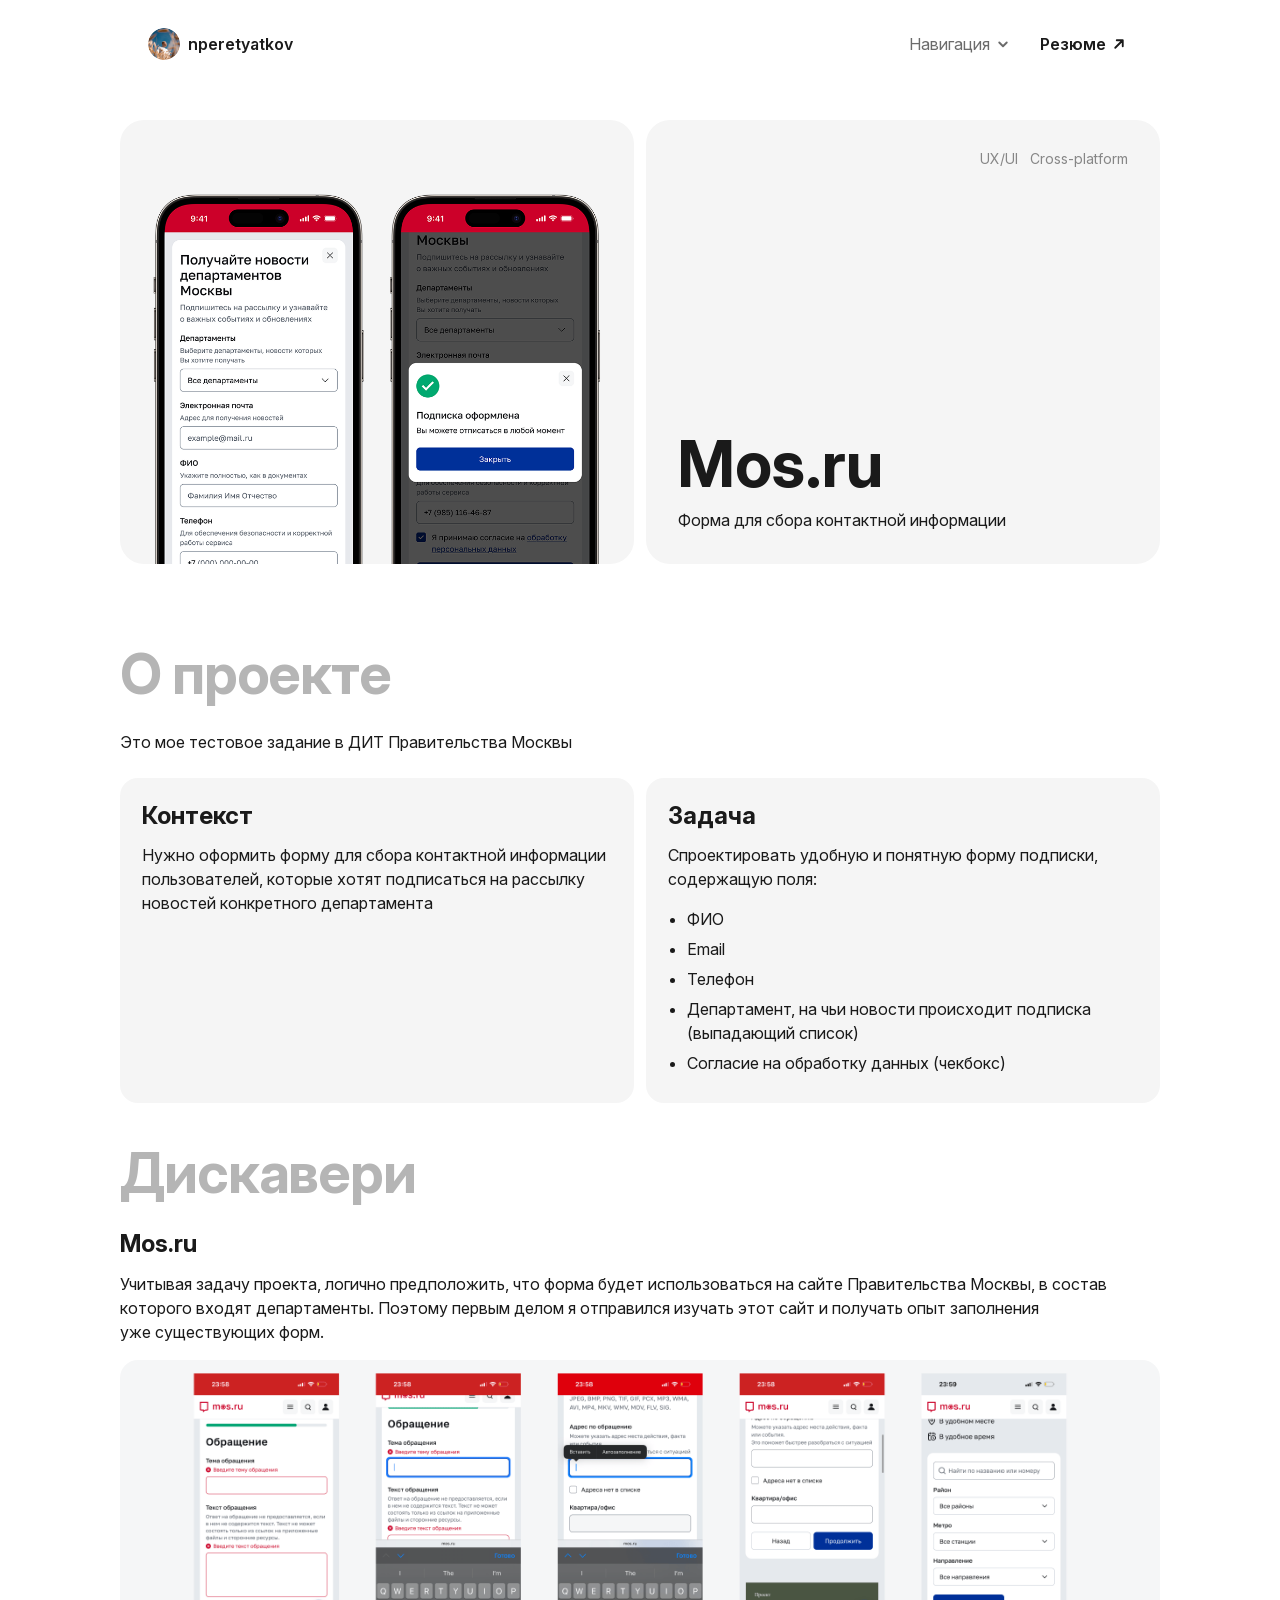
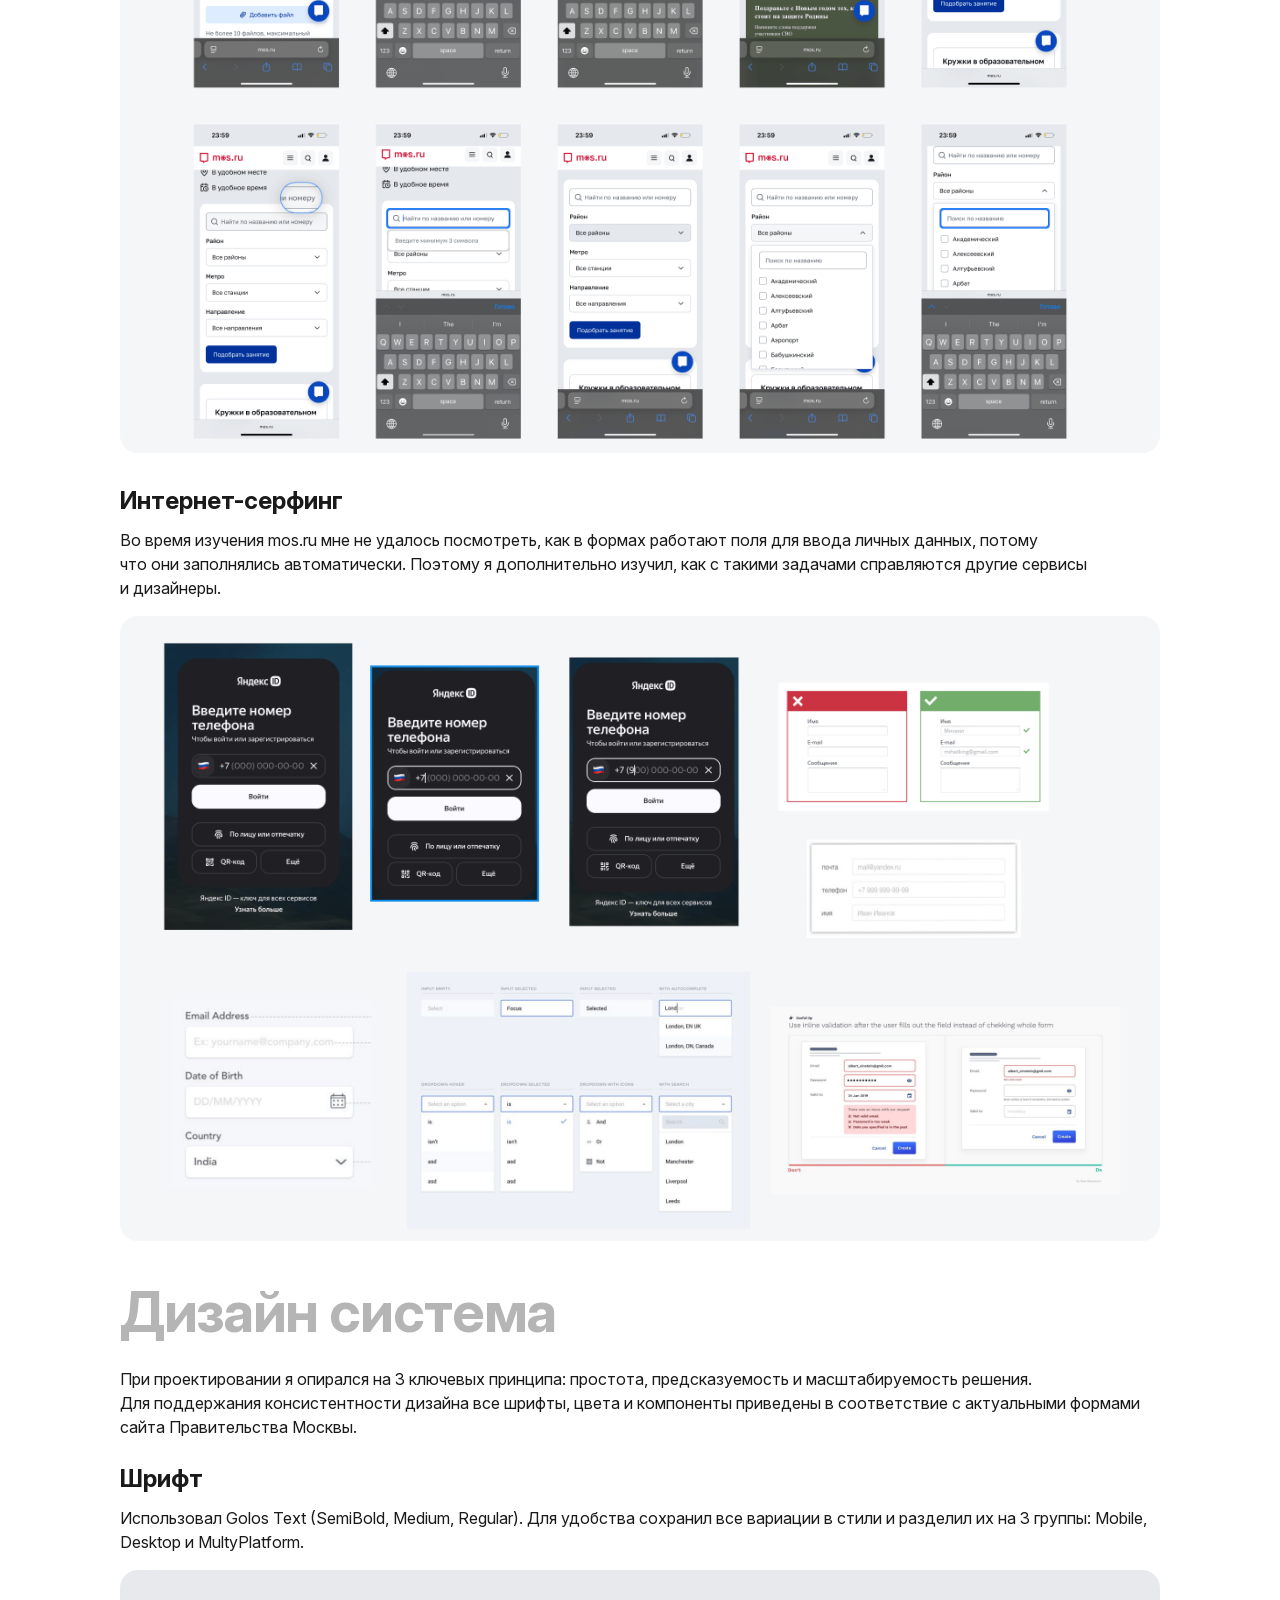
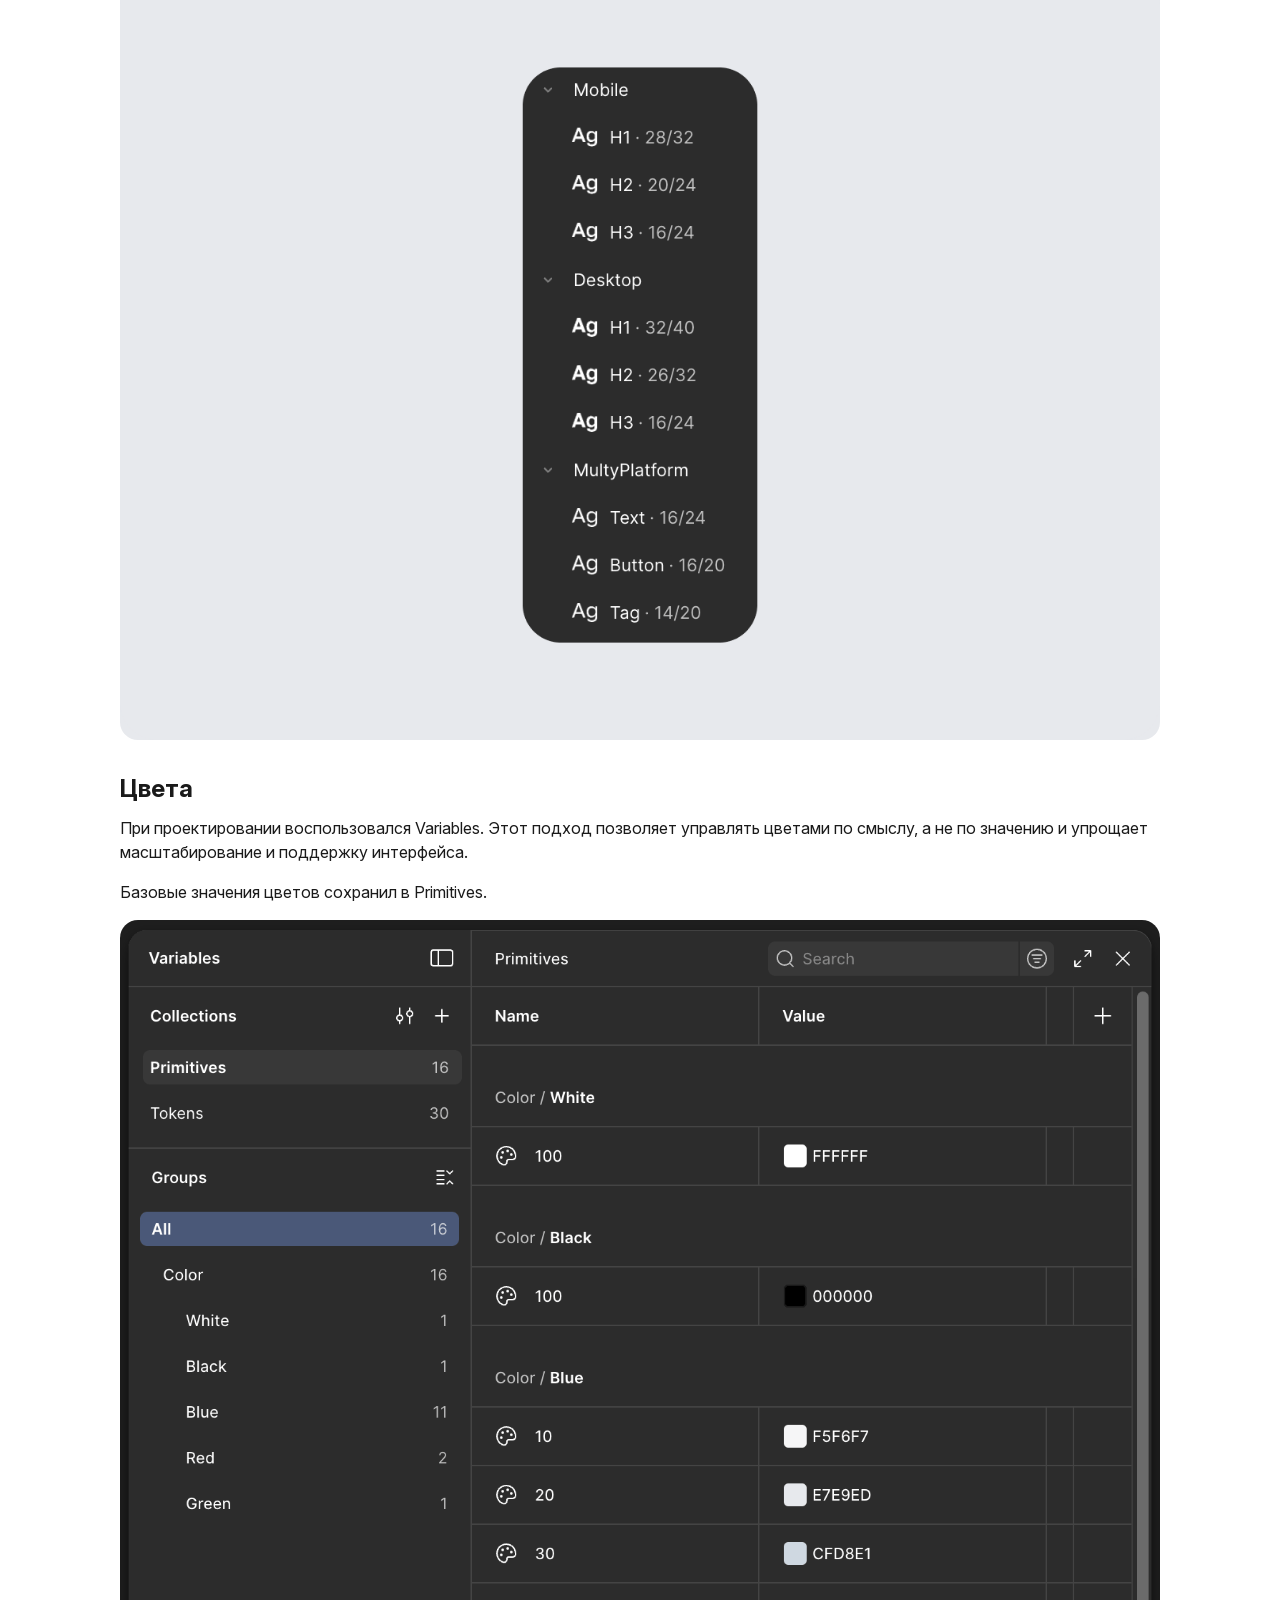
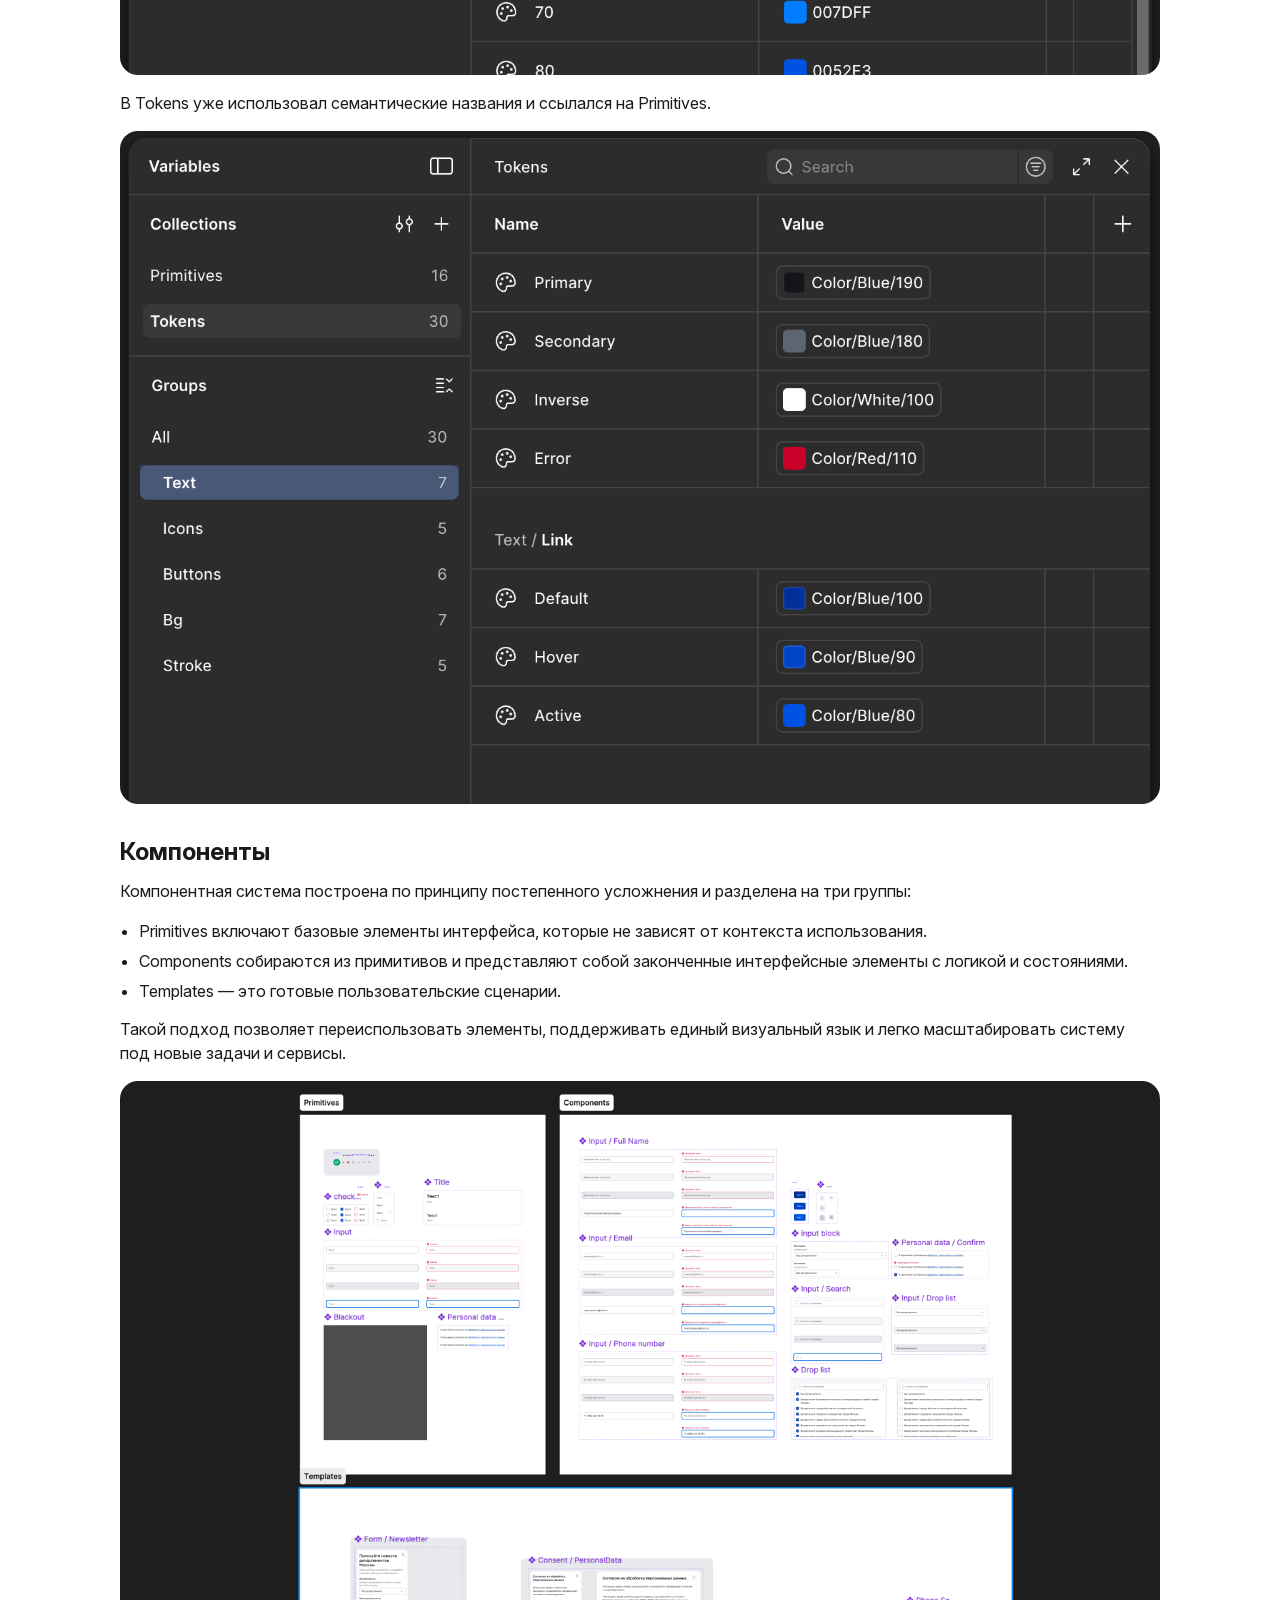
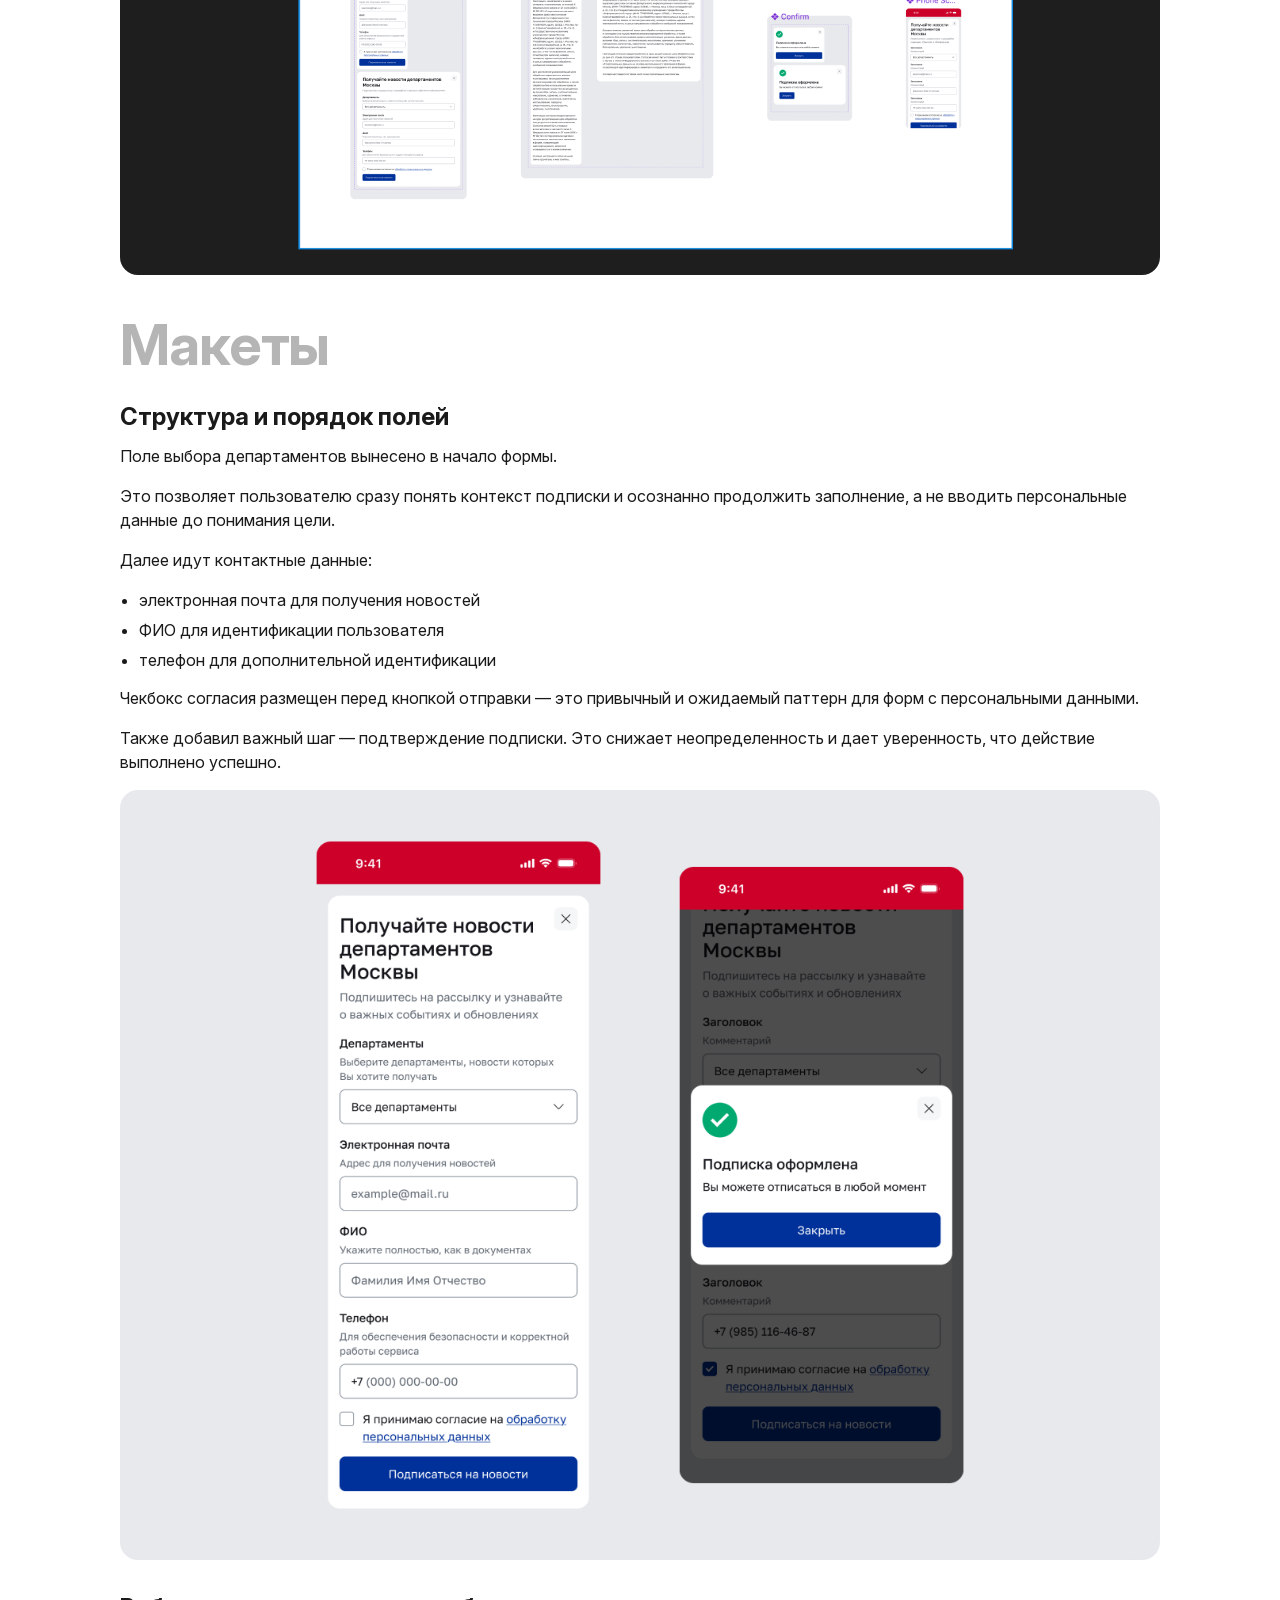
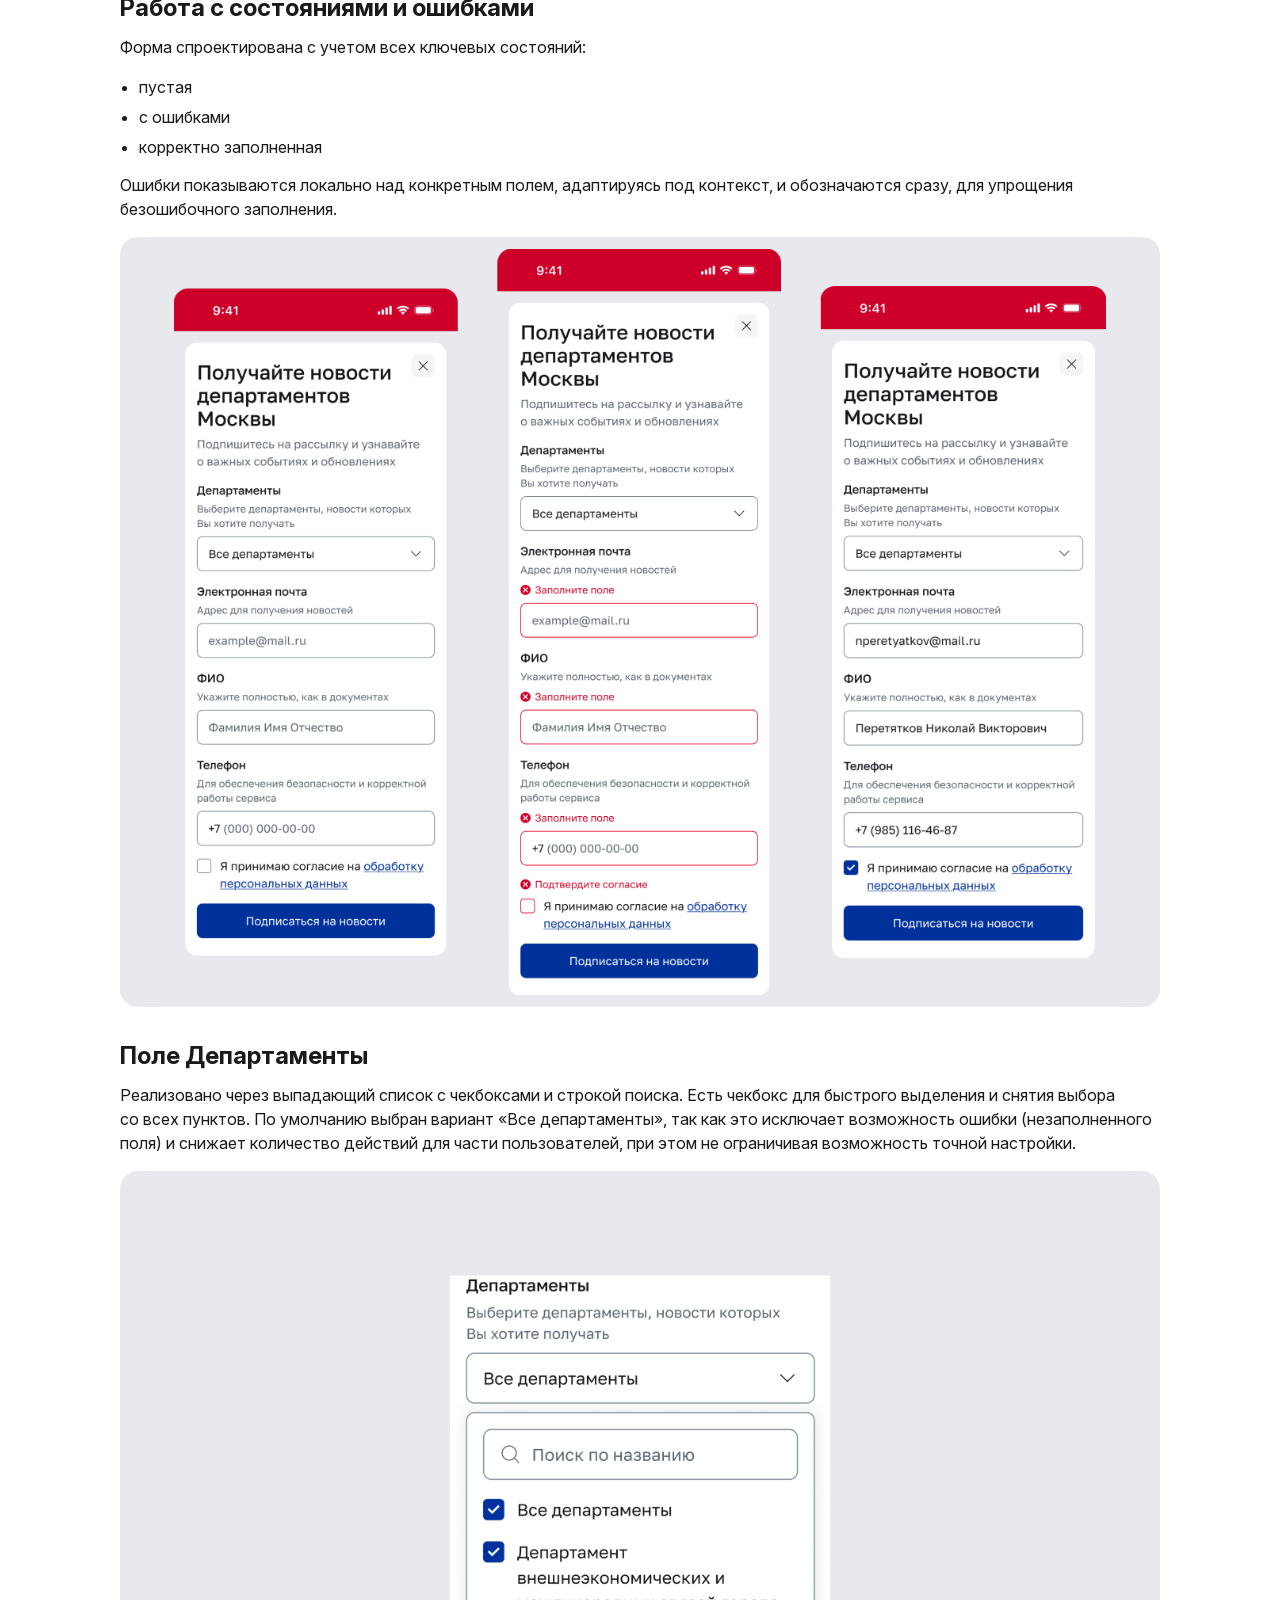
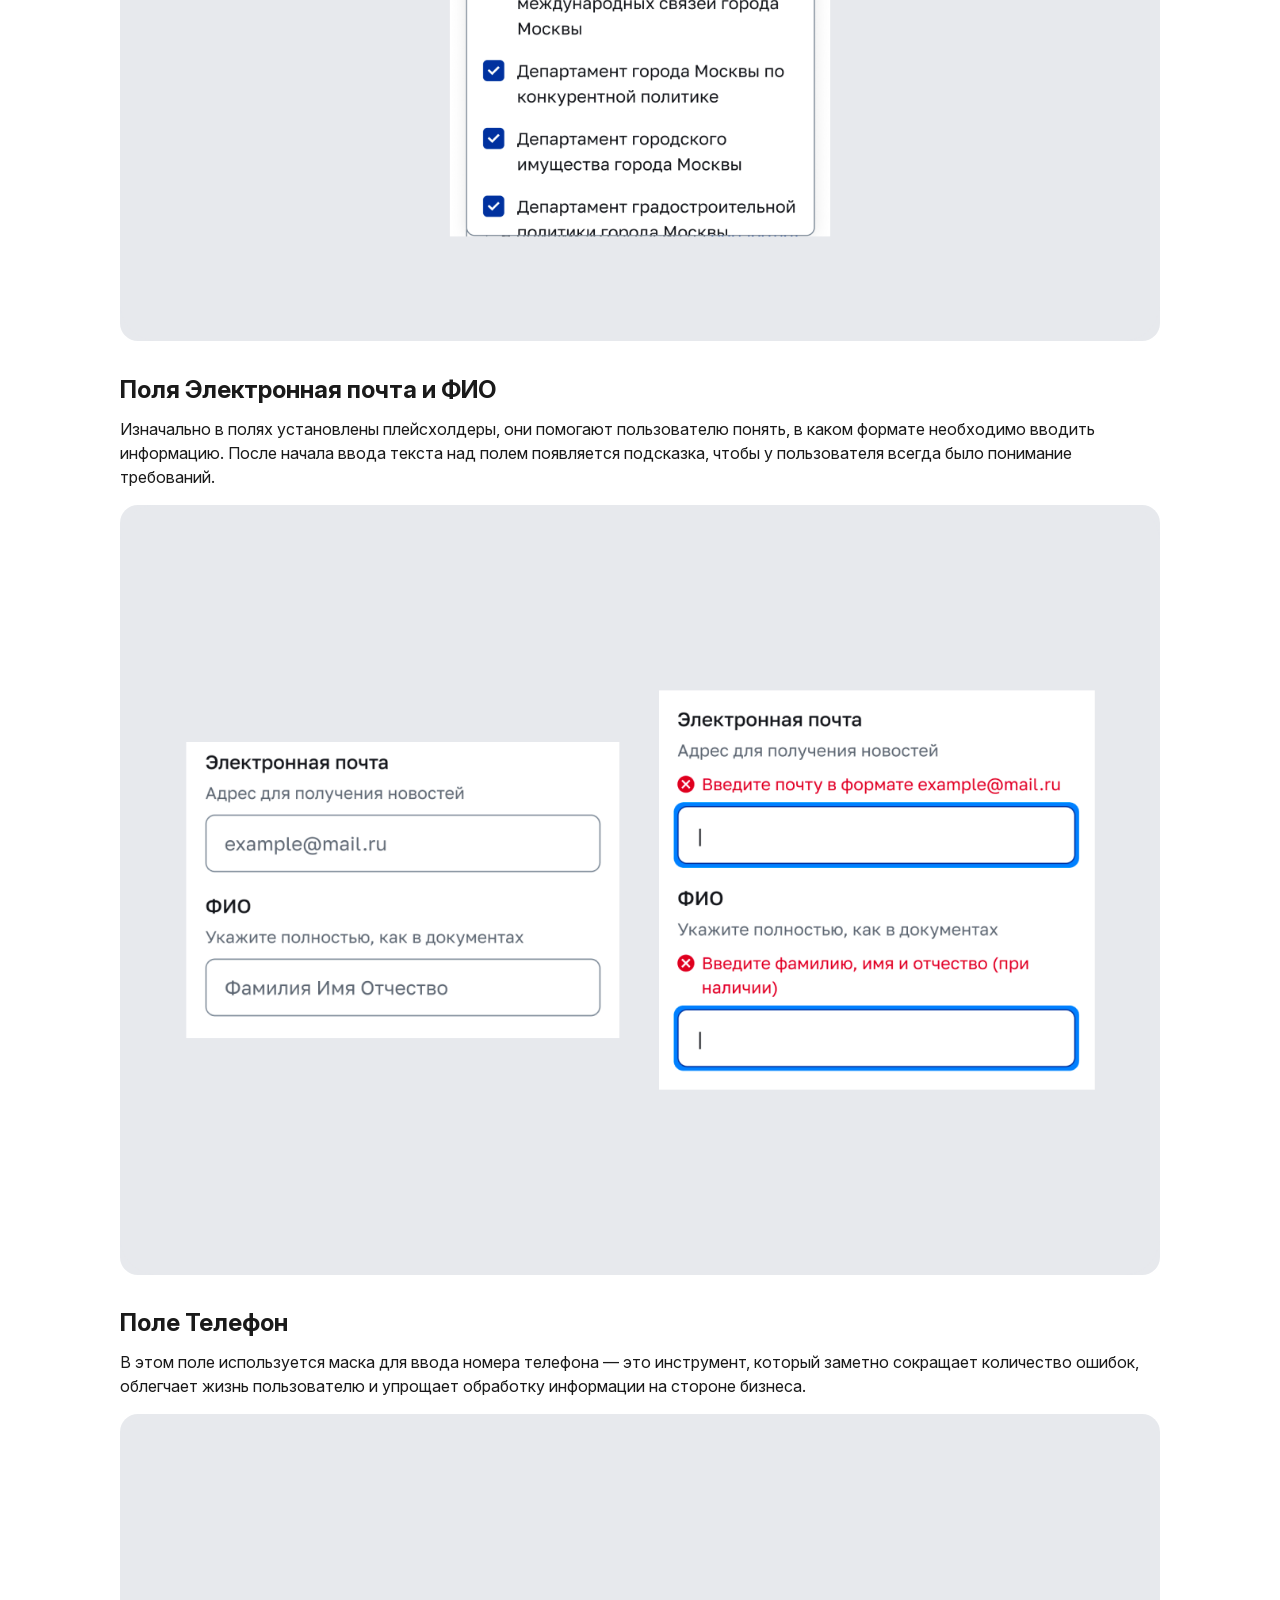
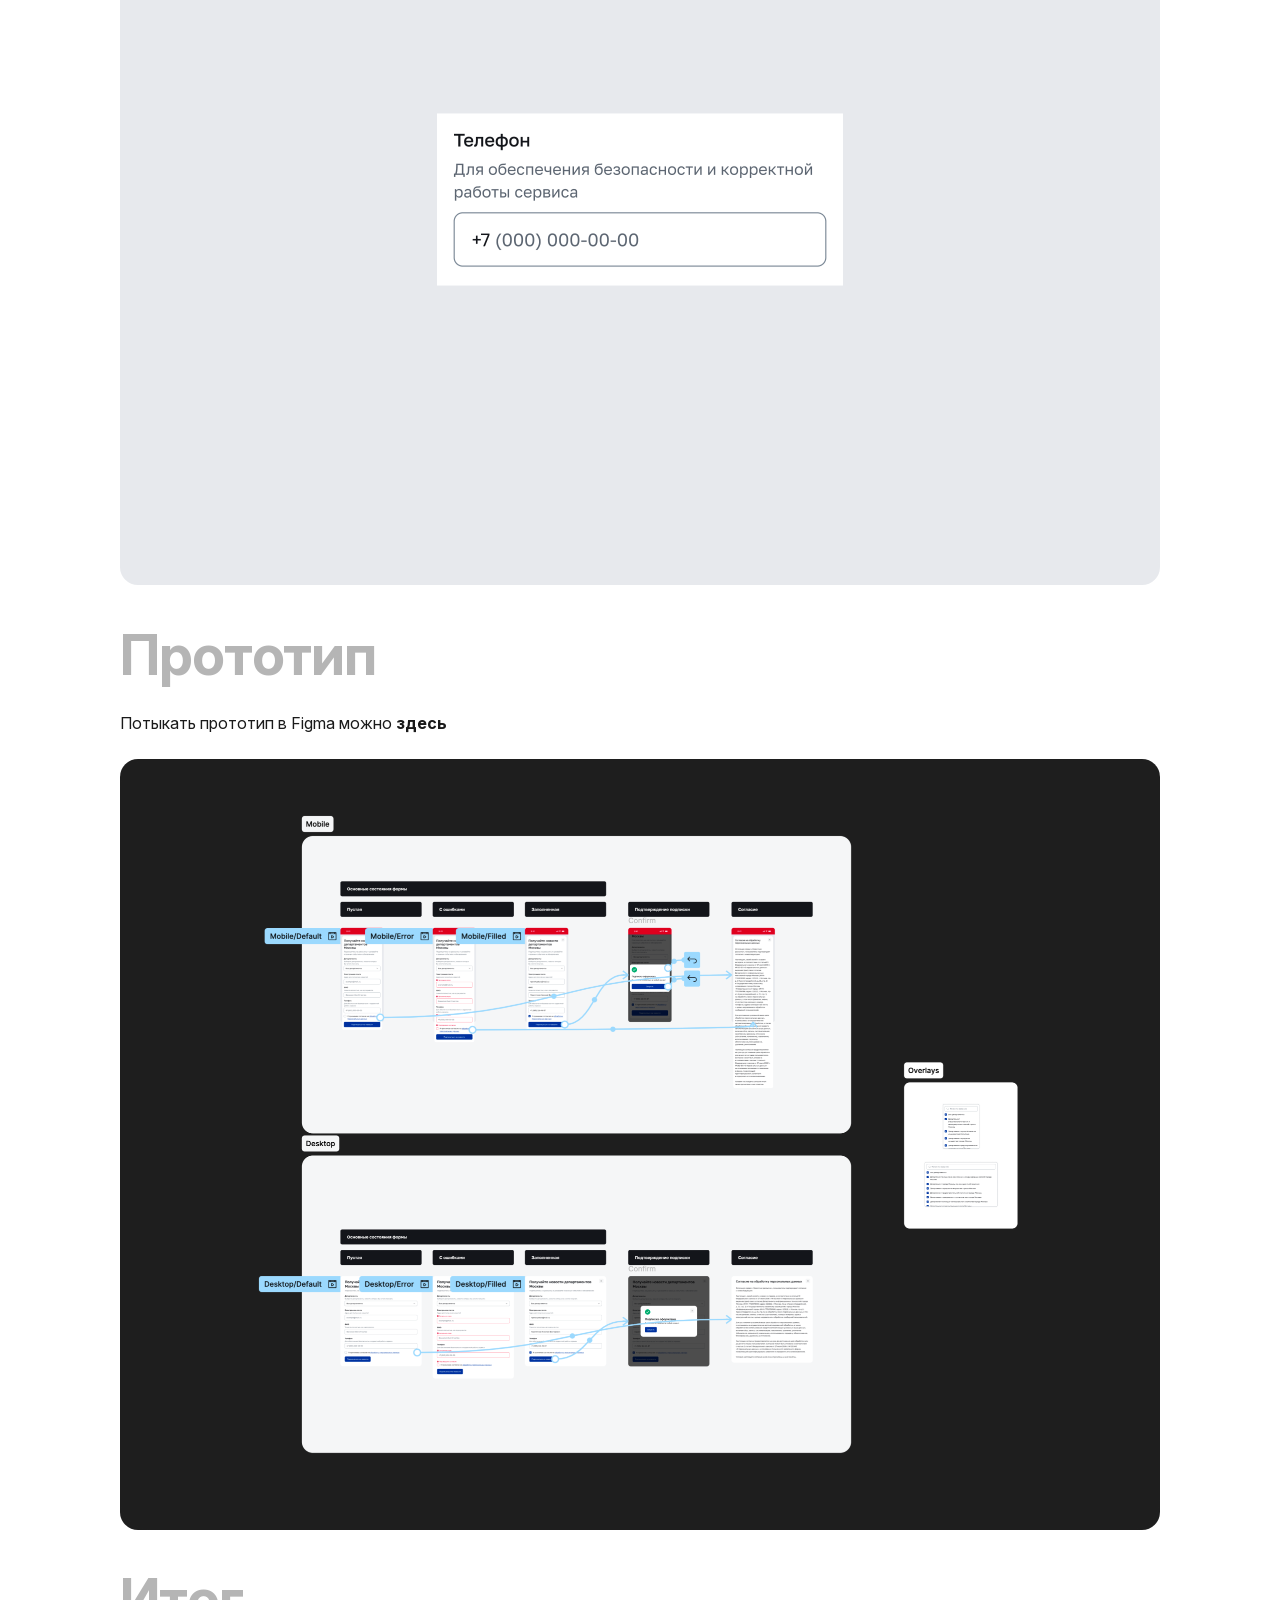
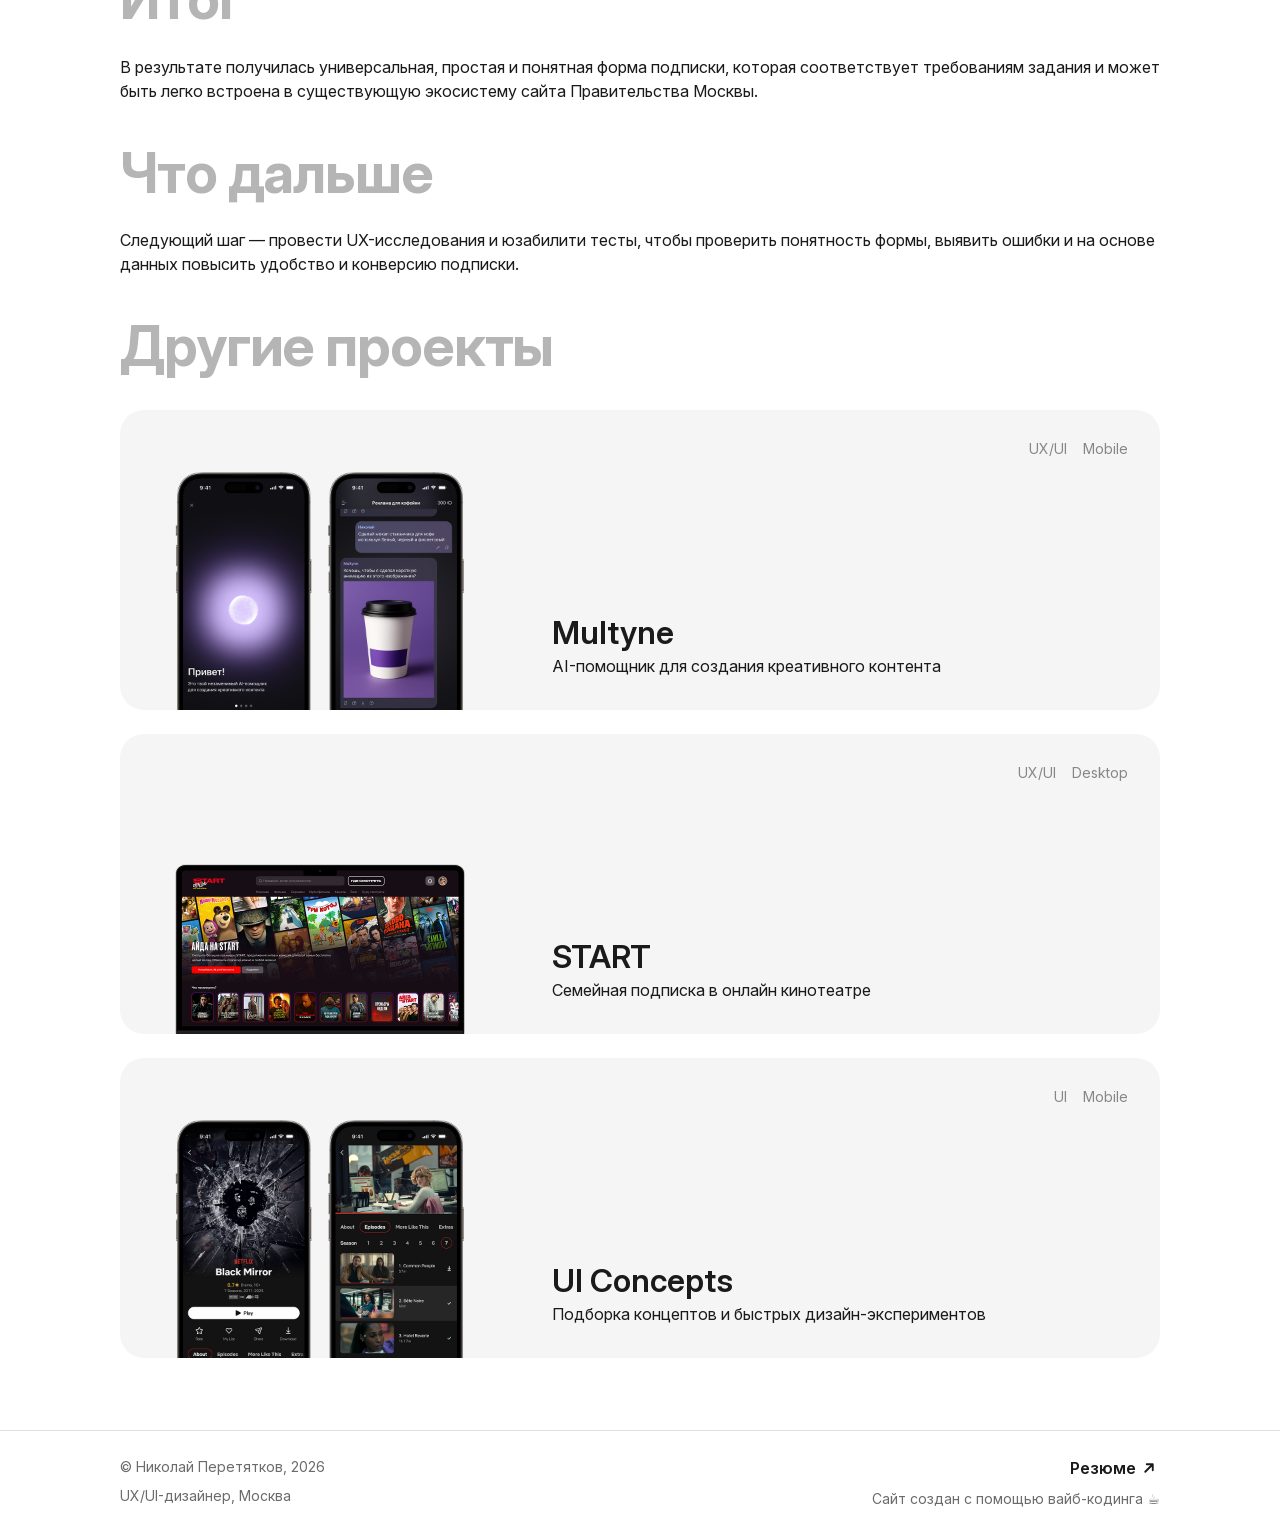
==== commit 3df6a9a6: "добавил страницу UI Concepts, улучшил качество изображений" ====
--- a/project-mosru/index.html
+++ b/project-mosru/index.html
@@ -5,7 +5,8 @@
 
   <meta charset="UTF-8" />
   <meta name="viewport" content="width=device-width, initial-scale=1.0" />
-  <link rel="icon" type="image/png" href="../assets/images/layout/header/brand-avatar.png" />
+  <link rel="icon" href="/favicon.ico" sizes="any" />
+  <link rel="icon" type="image/png" sizes="48x48" href="/favicon.png" />
   <link
     rel="preload"
     href="../assets/fonts/InterVariable.woff2"
@@ -17,8 +18,9 @@
   <title>Mos.ru</title>
   <meta
     name="description"
-    content="Форма для сбора контактной информации"
+    content="Форма для сбора контактной информации на Mos.ru: UX/UI-кейс с анализом сценариев, проектированием интерфейса, макетами и прототипом."
   >
+  <link rel="canonical" href="https://nperetyatkov.ru/project-mosru/">
   <meta property="og:type" content="article">
   <meta property="og:locale" content="ru_RU">
   <meta property="og:site_name" content="nperetyatkov">
@@ -40,30 +42,8 @@
     }
   </style>
   <link rel="stylesheet" href="../styles/main.css" />
-
-  <!-- Google tag (gtag.js) -->
-  <script async src="https://www.googletagmanager.com/gtag/js?id=G-SXWPFSN3JK"></script>
-  <script>
-    window.dataLayer = window.dataLayer || [];
-    function gtag(){dataLayer.push(arguments);}
-    gtag('js', new Date());
-
-    gtag('config', 'G-SXWPFSN3JK');
-  </script>
-
-  <!-- Yandex.Metrika counter -->
-  <script type="text/javascript">
-      (function(m,e,t,r,i,k,a){
-          m[i]=m[i]||function(){(m[i].a=m[i].a||[]).push(arguments)};
-          m[i].l=1*new Date();
-          for (var j = 0; j < document.scripts.length; j++) {if (document.scripts[j].src === r) { return; }}
-          k=e.createElement(t),a=e.getElementsByTagName(t)[0],k.async=1,k.src=r,a.parentNode.insertBefore(k,a)
-      })(window, document,'script','https://mc.yandex.ru/metrika/tag.js?id=107224695', 'ym');
-
-      ym(107224695, 'init', {ssr:true, webvisor:true, clickmap:true, ecommerce:"dataLayer", referrer: document.referrer, url: location.href, accurateTrackBounce:true, trackLinks:true});
-  </script>
+  <script src="../scripts/analytics.js"></script>
   <noscript><div><img src="https://mc.yandex.ru/watch/107224695" style="position:absolute; left:-9999px;" alt="" /></div></noscript>
-  <!-- /Yandex.Metrika counter -->
 
 </head>
 
@@ -563,6 +543,31 @@
               </div>
             </a>
           </article>
+
+          <article class="project-card">
+            <a href="../project-ui-concepts/" class="project-card-link">
+              <div class="project-card-media">
+                <img
+                  src="../assets/images/pages/home/project-ui-concepts.png"
+                  alt="Проект UI Concepts"
+                  width="2080"
+                  height="1170"
+                />
+              </div>
+
+              <div class="project-card-content">
+                <div class="project-card-tags">
+                  <span class="project-tag">UI</span>
+                  <span class="project-tag">Mobile</span>
+                </div>
+
+                <h3 class="project-card-title">UI Concepts</h3>
+                <p class="project-card-description">
+                  Подборка концептов и быстрых дизайн-экспериментов
+                </p>
+              </div>
+            </a>
+          </article>
         </div>
       </div>
     </section>
--- a/styles/main.css
+++ b/styles/main.css
@@ -12,4 +12,5 @@
 @import "./components/cursor.css";
 
 @import "./pages/home.css";
+@import "./pages/not-found.css";
 @import "./pages/project.css";
